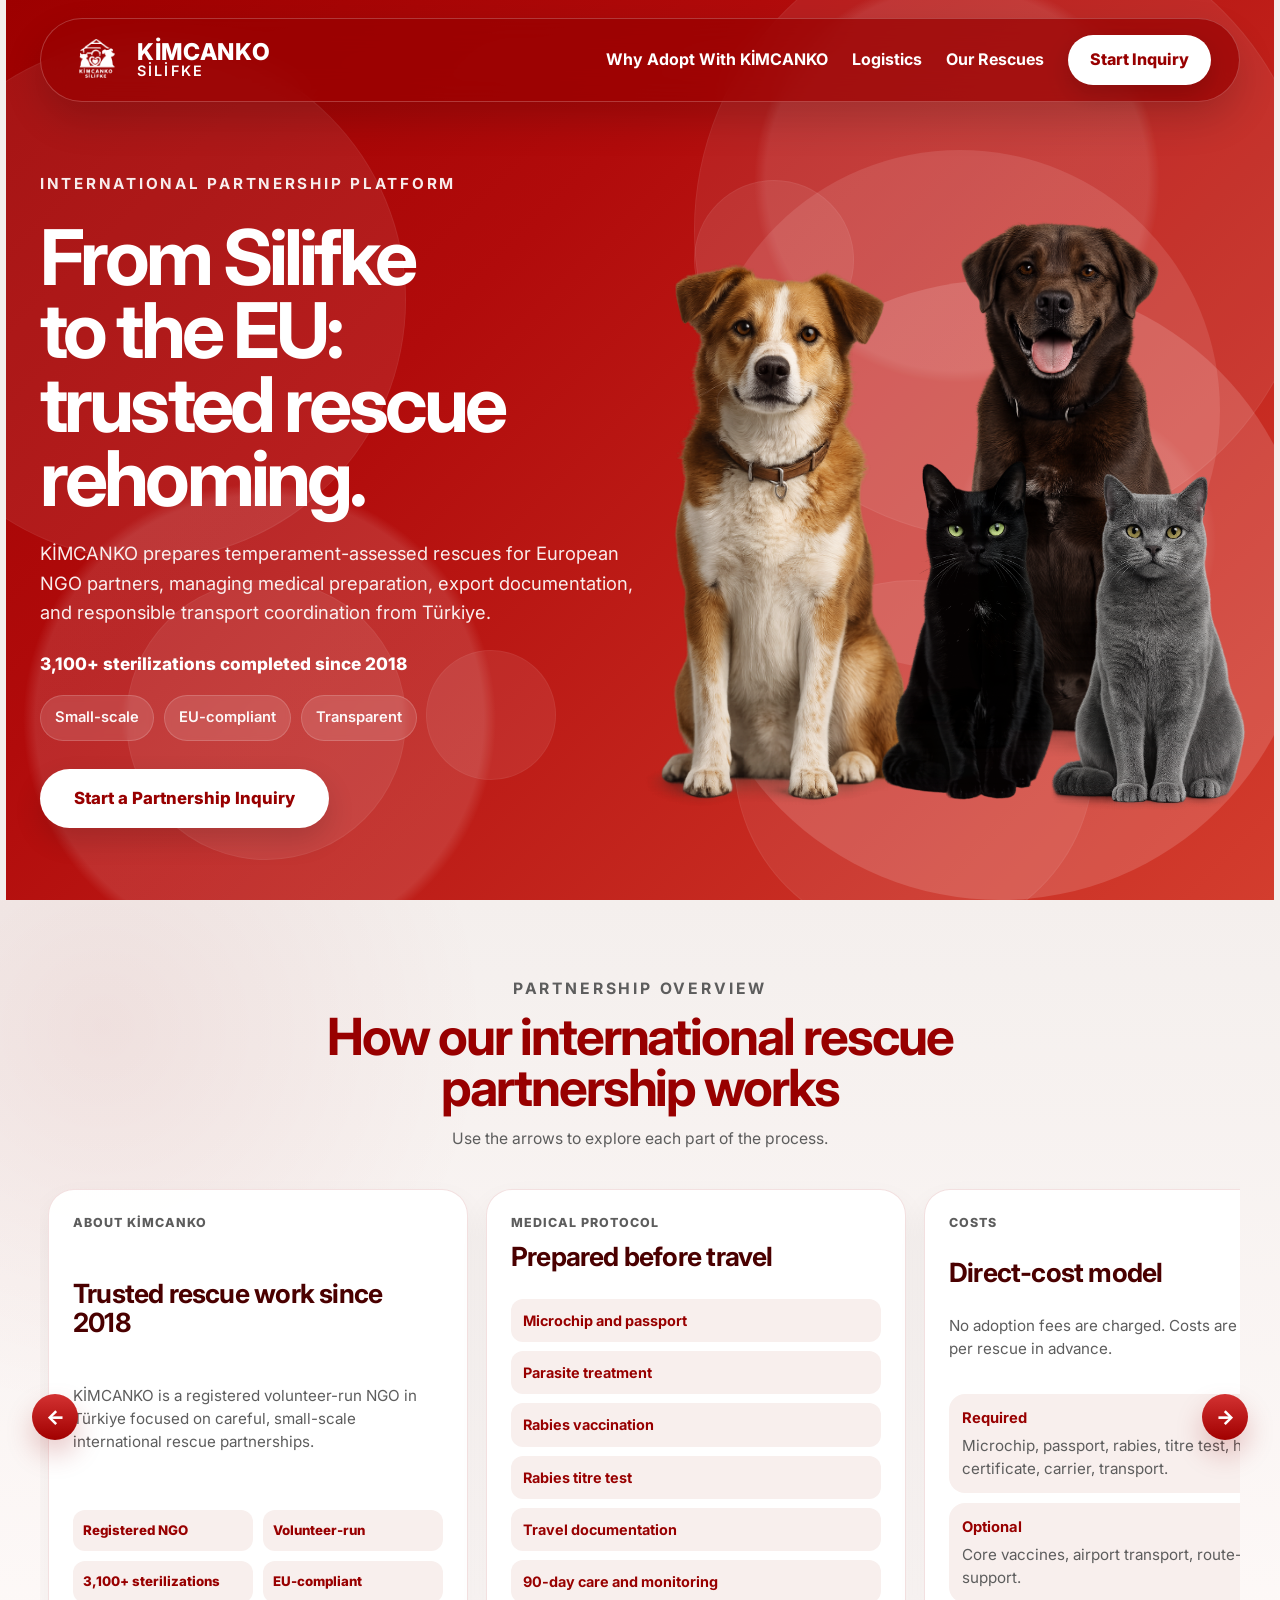
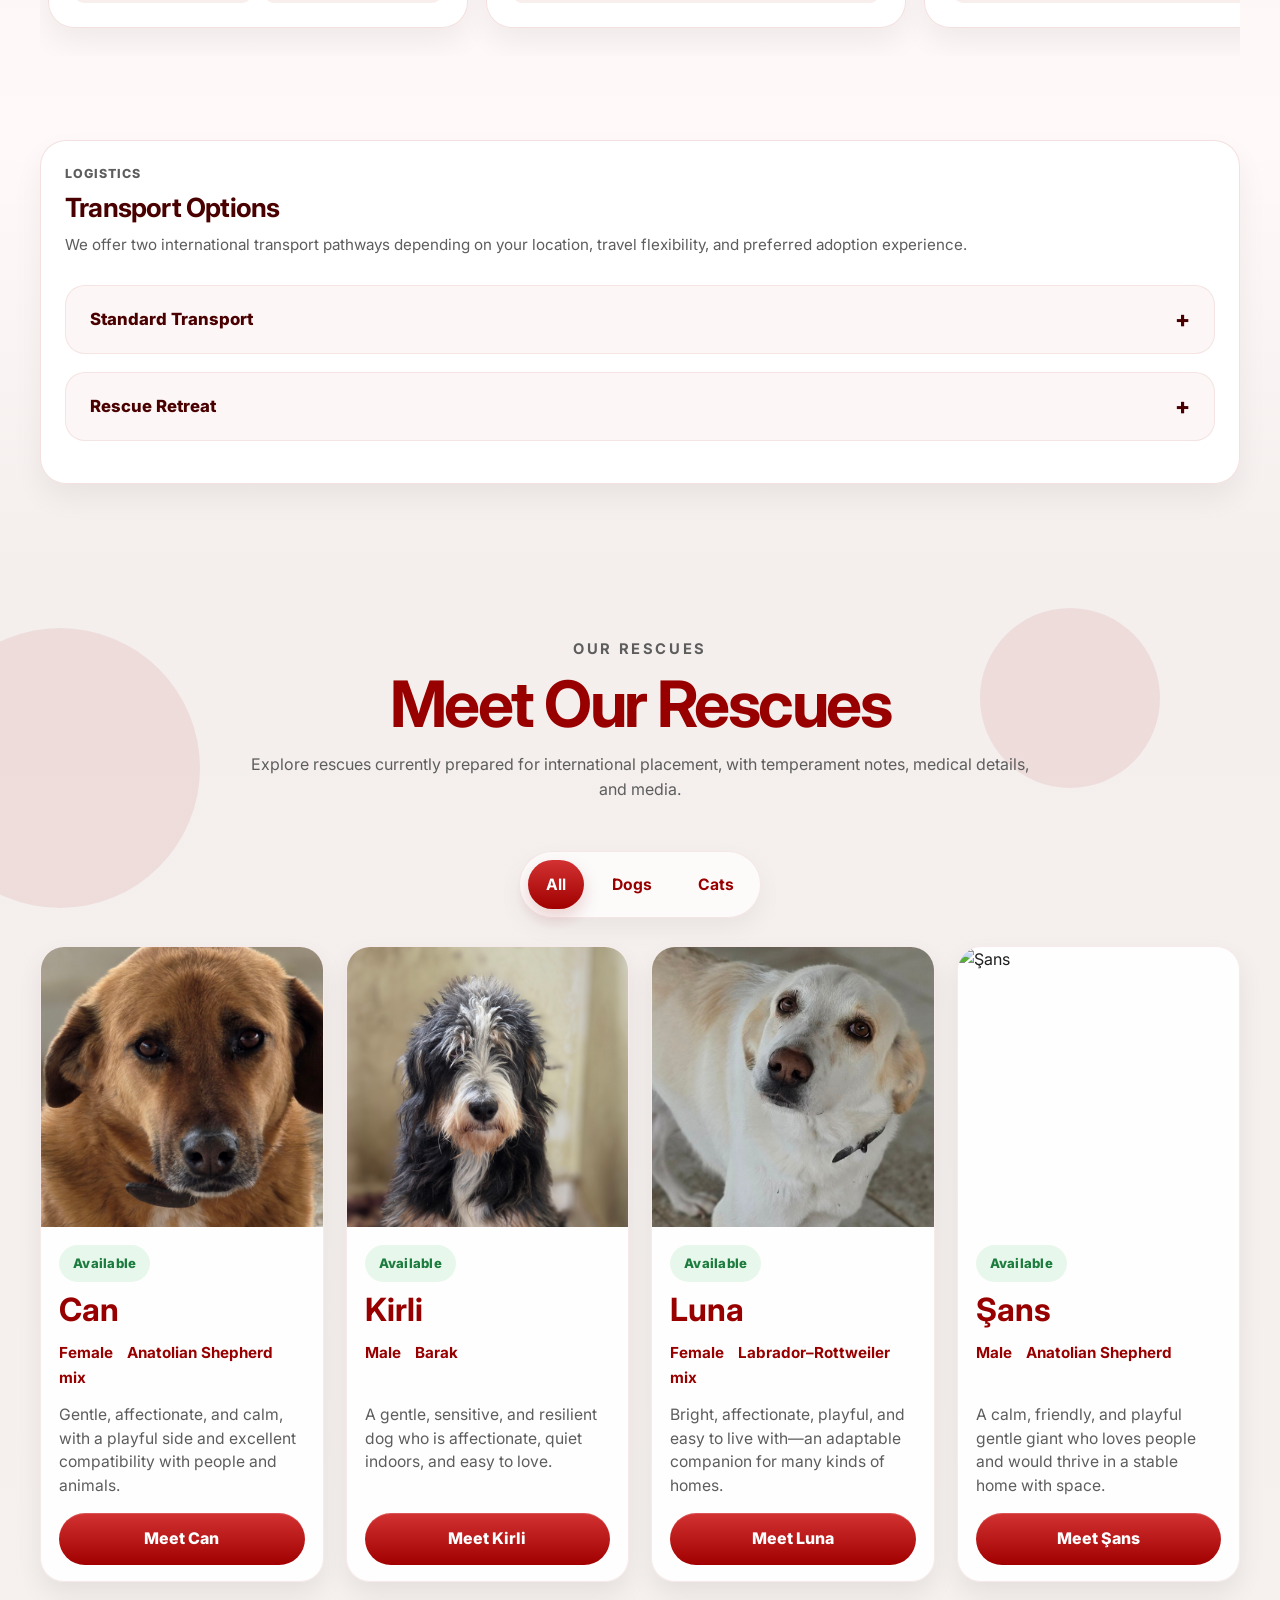
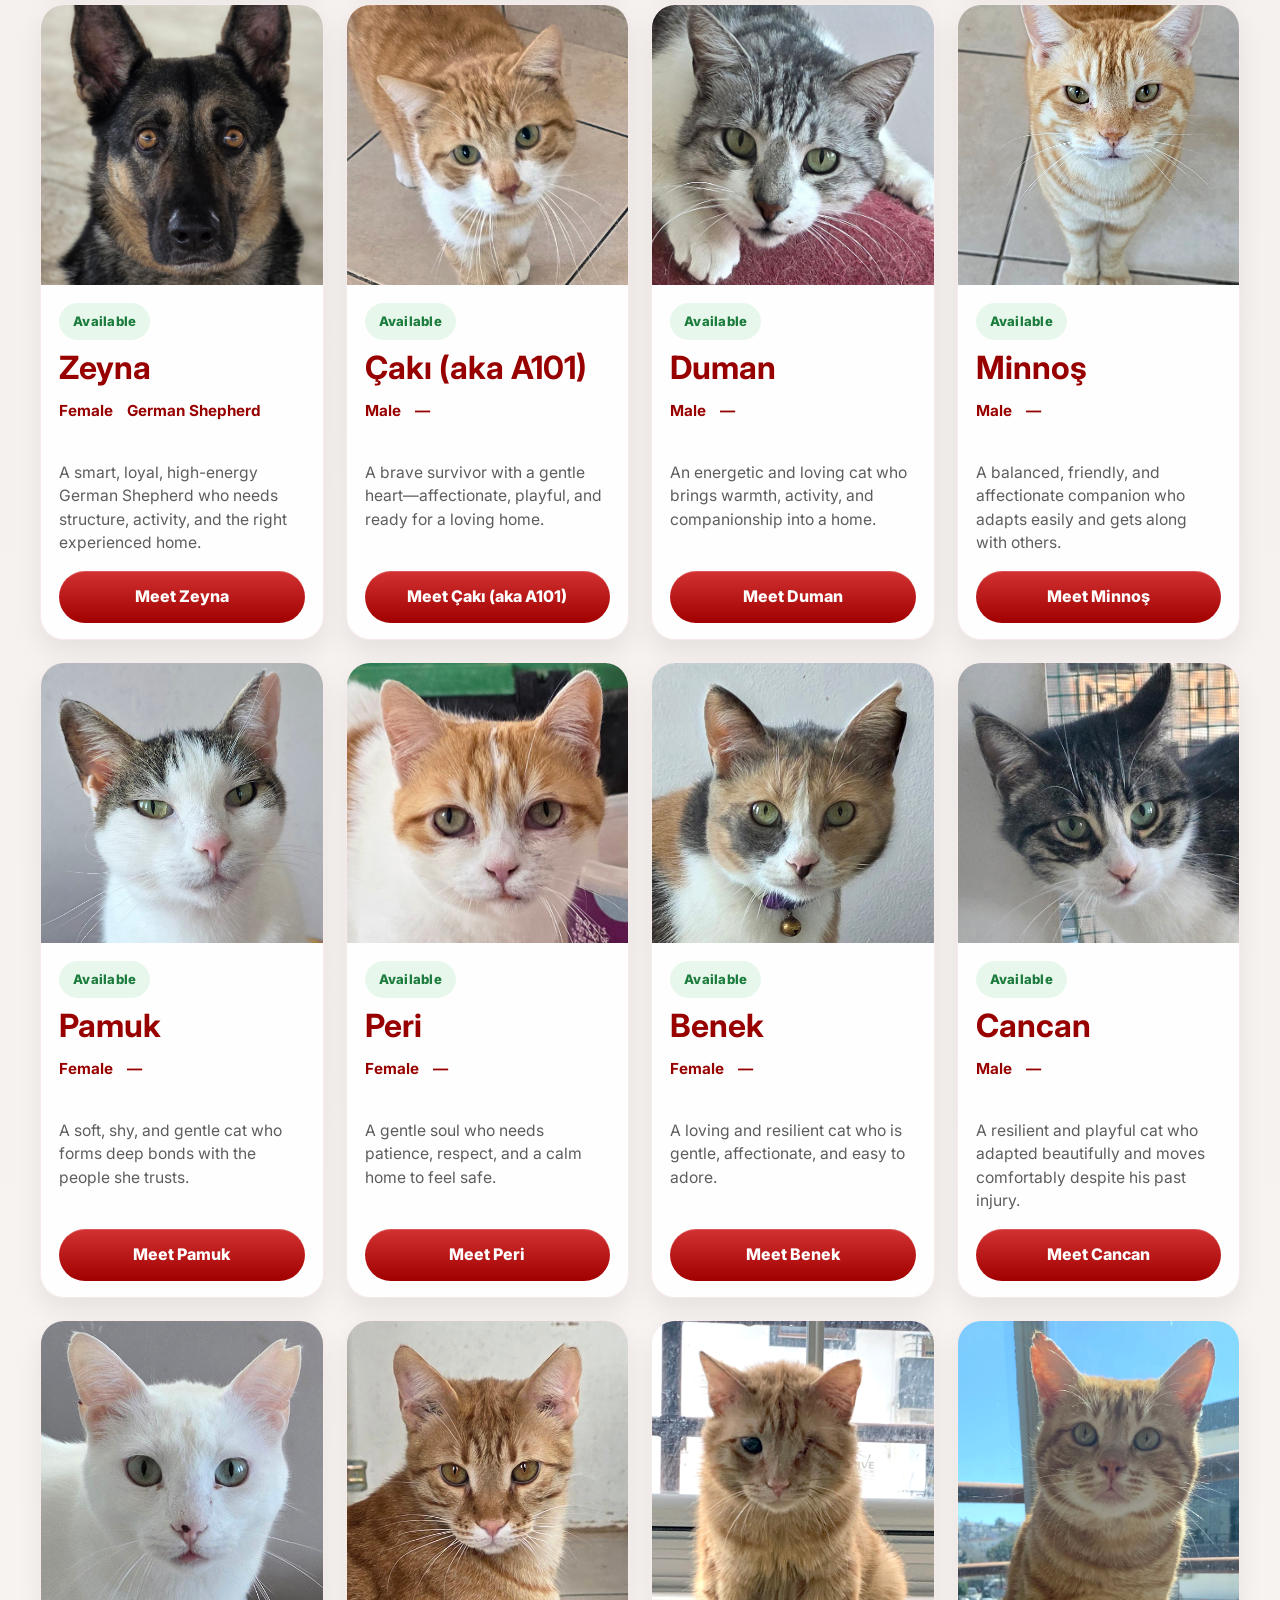
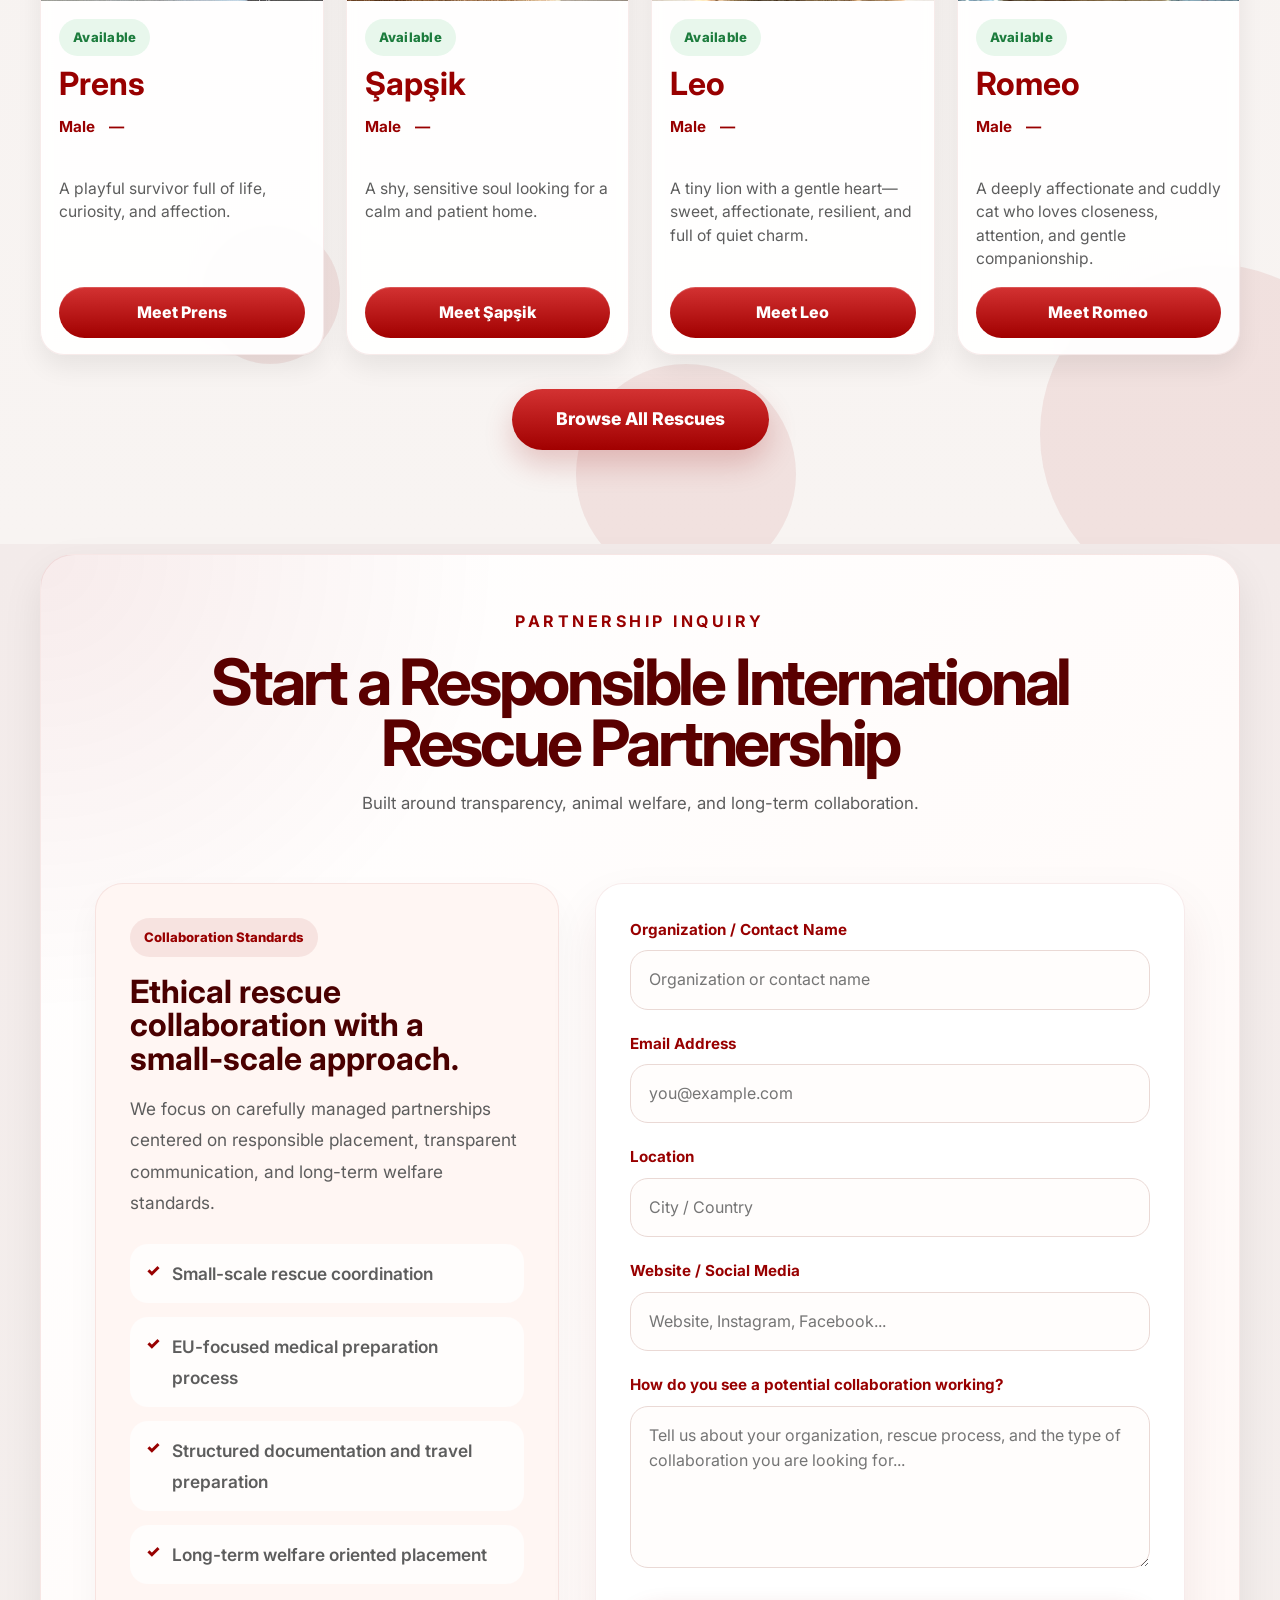
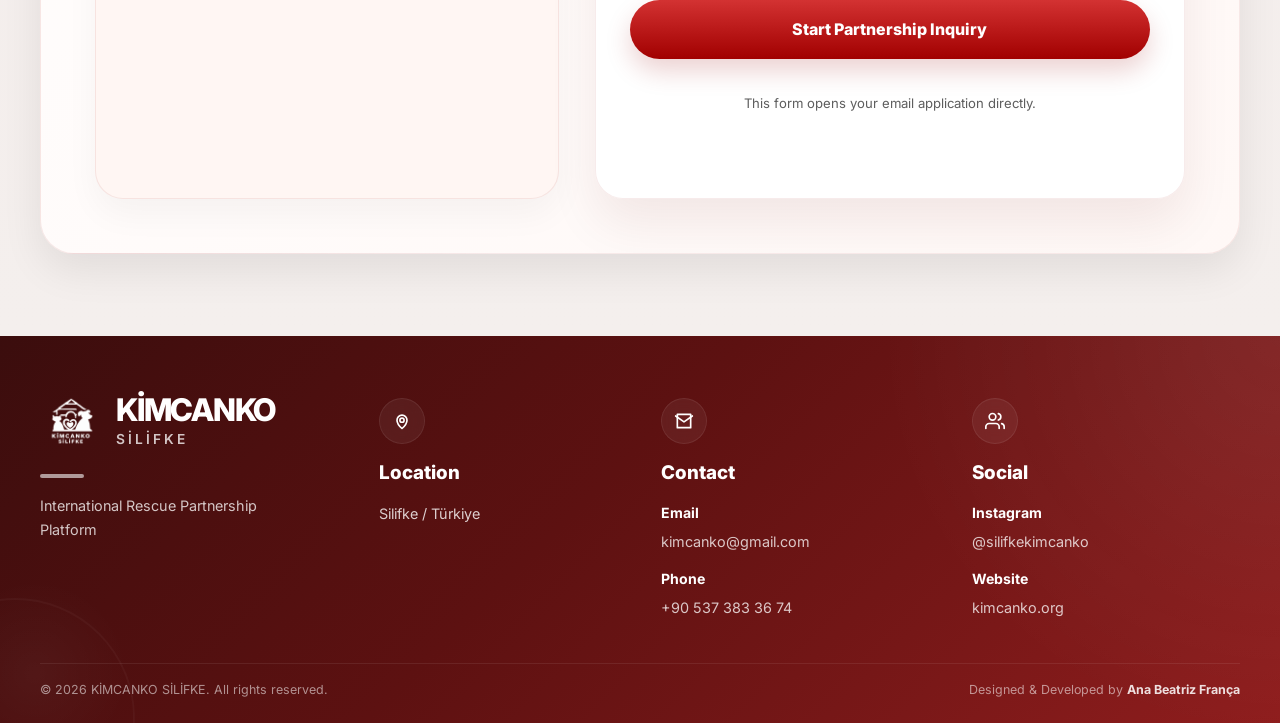
==== index.html @ eb9b0e1c "Website Improvements" ====
<!DOCTYPE html>
<html lang="en">
<head>
  <meta charset="UTF-8" />
  <meta name="viewport" content="width=device-width, initial-scale=1.0" />

  <title>KİMCANKO SİLİFKE | International Rescue Partnership Platform</title>

  <link rel="icon" href="assets/logofooter.png" type="image/png" />
  <link rel="shortcut icon" href="assets/logofooter.png" type="image/png" />

  <link rel="preconnect" href="https://fonts.googleapis.com" />
  <link rel="preconnect" href="https://fonts.gstatic.com" crossorigin />
  <link
    href="https://fonts.googleapis.com/css2?family=Inter:wght@400;500;600;700;800&display=swap"
    rel="stylesheet"
  />

  <link rel="stylesheet" href="css/style.css" />
</head>

<body>
  <header class="hero-shell">
    <div class="hero-card">
      <div class="floating-circles" aria-hidden="true">
        <span class="circle circle-1"></span>
        <span class="circle circle-2"></span>
        <span class="circle circle-3"></span>
        <span class="circle circle-4"></span>
        <span class="circle circle-5"></span>
        <span class="circle circle-6"></span>
      </div>

      <nav class="top-nav container sticky-main-nav">
        <a href="index.html" class="brand">
          <img src="assets/logofooter.png" alt="Kimcanko logo" />
          <div class="brand-text">
            <span>KİMCANKO</span>
            <span>SİLİFKE</span>
          </div>
        </a>

        <div class="nav-links">
        <a href="#partnership-cards">Why Adopt With KİMCANKO</a>
        <a href="#transport-logistics">Logistics</a>
        <a href="#rescues">Our Rescues</a>
        <a href="#contact-cta" class="nav-cta-fixed">Start Inquiry</a>
        </div>
      </nav>

      <section class="hero container">
        <div class="hero-copy">
          <p class="hero-eyebrow">International Partnership Platform</p>

          <h1>
            <h1>
            From Silifke<br />
            to the EU:<br />
            trusted rescue rehoming.      
            </h1>
          </h1>

          <p class="hero-text">
            KİMCANKO prepares temperament-assessed rescues for European NGO partners,
            managing medical preparation, export documentation, and responsible transport
            coordination from Türkiye.
          </p>

          <p class="hero-trust-line">3,100+ sterilizations completed since 2018</p>

          <div class="hero-highlights">
            <span class="hero-pill">Small-scale</span>
            <span class="hero-pill">EU-compliant</span>
            <span class="hero-pill">Transparent</span>
          </div>

          <div class="hero-actions">
            <a href="#contact-cta" class="hero-button">Start a Partnership Inquiry</a>
          </div>
        </div>

        <div class="hero-visual">
          <div class="hero-circle hero-circle-1"></div>
          <div class="hero-circle hero-circle-2"></div>

          <img src="assets/photos/browndogcover.png" alt="Brown dog" class="hero-dog-extra hero-dog-brown" />
          <img src="assets/photos/dogcover.png" alt="Dog" class="hero-dog hero-dog-main" />
          <img src="assets/photos/blackcatcover.png" alt="Black cat" class="hero-dog-extra hero-dog-black" />
          <img src="assets/photos/catcover.png" alt="Cat" class="hero-dog hero-dog-secondary" />
        </div>
      </section>
    </div>
  </header>

  <main>
    <section id="partnership-cards" class="horizontal-info-section">
      <div class="container">
        <div class="horizontal-info-heading">
          <p class="section-kicker">Partnership Overview</p>
          <h2>How our international rescue partnership works</h2>
          <p>Use the arrows to explore each part of the process.</p>
        </div>

        <div class="horizontal-carousel">
          <button class="horizontal-arrow left" type="button" onclick="scrollPartnershipCards(-1)">←</button>

          <div class="horizontal-card-track" id="horizontal-card-track">
            <article class="horizontal-info-card">
              <p class="retreat-eyebrow">About KİMCANKO</p>
              <h3>Trusted rescue work since 2018</h3>
              <p>
                KİMCANKO is a registered volunteer-run NGO in Türkiye focused on careful,
                small-scale international rescue partnerships.
              </p>

              <div class="info-tags">
                <span>Registered NGO</span>
                <span>Volunteer-run</span>
                <span>3,100+ sterilizations</span>
                <span>EU-compliant</span>
              </div>
            </article>

            <article class="horizontal-info-card">
              <p class="retreat-eyebrow">Medical Protocol</p>
              <h3>Prepared before travel</h3>

              <ul class="card-list">
                <li>Microchip and passport</li>
                <li>Parasite treatment</li>
                <li>Rabies vaccination</li>
                <li>Rabies titre test</li>
                <li>Travel documentation</li>
                <li>90-day care and monitoring</li>
              </ul>
            </article>

            <article class="horizontal-info-card">
              <p class="retreat-eyebrow">Costs</p>
              <h3>Direct-cost model</h3>
              <p>
                No adoption fees are charged. Costs are estimated per rescue in advance.
              </p>

              <div class="info-boxes">
                <div>
                  <strong>Required</strong>
                  <p>Microchip, passport, rabies, titre test, health certificate, carrier, transport.</p>
                </div>

                <div>
                  <strong>Optional</strong>
                  <p>Core vaccines, airport transport, route-specific support.</p>
                </div>
              </div>
            </article>

            <article class="horizontal-info-card featured-card">
              <p class="retreat-eyebrow">Timeline</p>
              <h3>90-day waiting period</h3>
              <p>
                After the rabies titre blood draw, travel can only happen after the mandatory
                90-day waiting period is complete.
              </p>

              <div class="timeline-tags">
                <span>1. Match & Titre</span>
                <span>2. 90-Day Wait</span>
                <span>3. Final Vet Prep</span>
                <span>4. Handover</span>
              </div>
            </article>

            <article class="horizontal-info-card red-card">
              <p class="retreat-eyebrow">Partner With Us</p>
              <h3>Start a partnership inquiry</h3>
              <p>
                We focus on quality-driven partnerships built on welfare, transparency,
                and long-term responsibility.
              </p>

              <a href="#contact-cta" class="white-card-button">Start Inquiry</a>
            </article>
          </div>

          <button class="horizontal-arrow right" type="button" onclick="scrollPartnershipCards(1)">→</button>
        </div>
      </div>
    </section>

   <section id="transport-logistics" class="transport-standalone-section">
  <div class="container">

    <article class="horizontal-info-card transport-standalone-card">
      <p class="retreat-eyebrow">Logistics</p>

      <h3>Transport Options</h3>

      <p class="transport-intro">
        We offer two international transport pathways depending on your location,
        travel flexibility, and preferred adoption experience.
      </p>

      <!-- ACCORDION 1 -->
      <div class="transport-accordion">

        <button class="accordion-trigger" type="button">
          <span>Standard Transport</span>
          <span class="accordion-icon">+</span>
        </button>

        <div class="accordion-content">
          <div class="accordion-inner">

            <p>
              Structured international delivery coordinated through flight volunteers
              or professional pet transport services.
            </p>

            <ul>
              <li>Airport handover coordination</li>
              <li>Travel crate + export preparation</li>
              <li>Full veterinary and documentation compliance</li>
              <li>Suitable for adopters unable to travel</li>
            </ul>

          </div>
        </div>

      </div>

      <!-- ACCORDION 2 -->
      <div class="transport-accordion">

        <button class="accordion-trigger" type="button">
          <span>Rescue Retreat</span>
          <span class="accordion-icon">+</span>
        </button>

        <div class="accordion-content">
          <div class="accordion-inner">

            <p>
             An immersive handover experience where an NGO representative or adopter travels to our base to meet the rescue and complete the journey together.
            </p>

            <ul>
              <li>Up to 7 days accommodation in our NGO guest room in Taşucu</li>
              <li>Airport pickup guidance and local support provided</li>
              <li>Travel crate and export preparation included</li>
              <li>Full veterinary and documentation compliance</li>
              <li>Located 1.5 hours from Çukurova International Airport (COV)</li>
              <li>Designed for a gradual, hands-on transition and bonding period</li>
              <li>Ideal for adopters seeking a more personal and engaged experience</li>
            </ul>

            <div class="retreat-location-block">

  <h4>About Taşucu</h4>

  <ul class="retreat-location-list">
    <li>
      Coastal base of our NGO located on the Mediterranean coast of Türkiye
    </li>

    <li>
      A calm, small-town coastal environment supporting low-stress transitions for rescued animals
    </li>

    <li>
      Known for its beaches, coastal scenery, and relaxed atmosphere
    </li>

    <li>
      Close to historical and cultural sites in the surrounding region
    </li>

    <li>
      Approximately 1.5 hours from Çukurova International Airport (COV), ensuring convenient international access
    </li>
  </ul>

  <div class="retreat-gallery">

    <img
      src="assets/tasucu/tasucu1.png"
      alt="Taşucu coast"
    />

    <img
      src="assets/tasucu/tasucu2.png"
      alt="Taşucu sea"
    />

    <img
      src="assets/tasucu/tasucu3.png"
      alt="Taşucu historical area"
    />

  </div>

</div>

          </div>
        </div>

      </div>

    </article>

  </div>
</section>

    <section id="rescues" class="dogs-home-section">
      <div class="dogs-bg-circles">
        <span class="bg-circle bg-circle-1"></span>
        <span class="bg-circle bg-circle-2"></span>
        <span class="bg-circle bg-circle-3"></span>
        <span class="bg-circle bg-circle-4"></span>
        <span class="bg-circle bg-circle-5"></span>
      </div>

      <div class="container">
        <div class="dogs-home-heading">
          <p class="section-kicker">Our Rescues</p>
          <h2>Meet Our Rescues</h2>
          <p>
            Explore rescues currently prepared for international placement, with temperament notes,
            medical details, and media.
          </p>
        </div>

        <div class="pets-filter-wrap">
          <div class="pets-filter" aria-label="Pet type filters">
            <button class="filter-btn active" type="button" data-type="all">All</button>
            <button class="filter-btn" type="button" data-type="dog">Dogs</button>
            <button class="filter-btn" type="button" data-type="cat">Cats</button>
          </div>
        </div>

        <div id="dogs-grid" class="dogs-grid"></div>

        <div class="all-dogs-wrap">
          <a href="#dogs-grid" class="all-dogs-button">Browse All Rescues</a>
        </div>
      </div>
    </section>

    <section id="contact-cta" class="contact-cta-section">
  <div class="container">

    <div class="contact-cta-card premium-contact-layout">

      <!-- HEADER -->
      <div class="contact-title-block">

        <p class="section-kicker">
          Partnership Inquiry
        </p>

        <h2>
          Start a Responsible International Rescue Partnership
        </h2>

        <p class="contact-subtitle">
          Built around transparency, animal welfare, and long-term collaboration.
        </p>

      </div>

      <!-- CONTENT -->
      <div class="contact-bottom-layout">

        <!-- LEFT SIDE -->
        <div class="contact-cta-copy side-text-block">

          <span class="contact-mini-badge">
            Collaboration Standards
          </span>

          <h3>
            Ethical rescue collaboration with a small-scale approach.
          </h3>

          <p>
            We focus on carefully managed partnerships centered on responsible placement,
            transparent communication, and long-term welfare standards.
          </p>

          <div class="contact-feature-list">

            <div class="contact-feature-item">
              <span>✓</span>
              <p>Small-scale rescue coordination</p>
            </div>

            <div class="contact-feature-item">
              <span>✓</span>
              <p>EU-focused medical preparation process</p>
            </div>

            <div class="contact-feature-item">
              <span>✓</span>
              <p>Structured documentation and travel preparation</p>
            </div>

            <div class="contact-feature-item">
              <span>✓</span>
              <p>Long-term welfare oriented placement</p>
            </div>

          </div>

        </div>

        <!-- RIGHT SIDE -->
        <div class="contact-form-card side-form-block">

          <form id="contact-form" class="contact-form">

            <div class="form-field">
              <label for="full-name">
                Organization / Contact Name
              </label>

              <input
                id="full-name"
                name="full-name"
                type="text"
                placeholder="Organization or contact name"
                required
              />
            </div>

            <div class="form-field">
              <label for="email-address">
                Email Address
              </label>

              <input
                id="email-address"
                name="email-address"
                type="email"
                placeholder="you@example.com"
                required
              />
            </div>

            <div class="form-field">
              <label for="location">
                Location
              </label>

              <input
                id="location"
                name="location"
                type="text"
                placeholder="City / Country"
              />
            </div>

            <div class="form-field">
              <label for="website-social">
                Website / Social Media
              </label>

              <input
                id="website-social"
                name="website-social"
                type="text"
                placeholder="Website, Instagram, Facebook..."
              />
            </div>

            <div class="form-field">
              <label for="message">
                How do you see a potential collaboration working?
              </label>

              <textarea
                id="message"
                name="message"
                rows="5"
                placeholder="Tell us about your organization, rescue process, and the type of collaboration you are looking for..."
                required
              ></textarea>
            </div>

            <button
              type="submit"
              class="contact-cta-button form-submit-button"
            >
              Start Partnership Inquiry
            </button>

            <p class="form-note">
              This form opens your email application directly.
            </p>

            <p
              id="form-success-message"
              class="form-success-message"
              aria-live="polite"
            ></p>

          </form>

        </div>

      </div>

    </div>

  </div>
</section>
  </main>

  <footer id="site-footer" class="site-footer">

  <!-- BACKGROUND DECOR -->
  <div class="footer-bg-elements">

    <div class="footer-paw"></div>
    <div class="footer-line-heart"></div>

    <img
      src="assets/footerdog.png"
      alt=""
      class="footer-silhouette footer-dog"
      aria-hidden="true"
    />

    <img
      src="assets/footercat.png"
      alt=""
      class="footer-silhouette footer-cat"
      aria-hidden="true"
    />

  </div>

  <div class="container footer-grid">

    <!-- BRAND -->
    <div class="footer-brand-block">

      <div class="footer-brand">

        <img
          src="assets/logofooter.png"
          alt="Kimcanko logo"
        />

        <div>
          <h3>KİMCANKO</h3>
          <span>SİLİFKE</span>
        </div>

      </div>

      <div class="footer-divider"></div>

      <p class="footer-description">
        International Rescue Partnership Platform
      </p>

    </div>

    <!-- LOCATION -->
    <div class="footer-column">

      <div class="footer-icon-circle">

        <!-- LOCATION VECTOR -->
        <svg
          xmlns="http://www.w3.org/2000/svg"
          width="22"
          height="22"
          viewBox="0 0 24 24"
          fill="none"
          stroke="white"
          stroke-width="2"
          stroke-linecap="round"
          stroke-linejoin="round"
        >
          <path d="M12 21s-6-5.33-6-10a6 6 0 1 1 12 0c0 4.67-6 10-6 10z"></path>
          <circle cx="12" cy="11" r="2.5"></circle>
        </svg>

      </div>

      <h4>Location</h4>

      <p>Silifke / Türkiye</p>

    </div>

    <!-- CONTACT -->
    <div class="footer-column">

      <div class="footer-icon-circle">

        <!-- EMAIL VECTOR -->
        <svg
          xmlns="http://www.w3.org/2000/svg"
          width="22"
          height="22"
          viewBox="0 0 24 24"
          fill="none"
          stroke="white"
          stroke-width="2"
          stroke-linecap="round"
          stroke-linejoin="round"
        >
          <path d="M4 4h16v16H4z"></path>
          <path d="M22 6l-10 7L2 6"></path>
        </svg>

      </div>

      <h4>Contact</h4>

      <div class="footer-links-group">

        <div>
          <strong>Email</strong>

          <a href="mailto:kimcanko@gmail.com">
            kimcanko@gmail.com
          </a>
        </div>

        <div>
          <strong>Phone</strong>

          <a href="tel:+905373833674">
            +90 537 383 36 74
          </a>
        </div>

      </div>

    </div>

    <!-- SOCIAL -->
    <div class="footer-column">

      <div class="footer-icon-circle">

        <!-- PEOPLE VECTOR -->
        <svg
          xmlns="http://www.w3.org/2000/svg"
          width="22"
          height="22"
          viewBox="0 0 24 24"
          fill="none"
          stroke="white"
          stroke-width="2"
          stroke-linecap="round"
          stroke-linejoin="round"
        >
          <path d="M17 21v-2a4 4 0 0 0-4-4H5a4 4 0 0 0-4 4v2"></path>
          <circle cx="9" cy="7" r="4"></circle>
          <path d="M23 21v-2a4 4 0 0 0-3-3.87"></path>
          <path d="M16 3.13a4 4 0 0 1 0 7.75"></path>
        </svg>

      </div>

      <h4>Social</h4>

      <div class="footer-links-group">

        <div>
          <strong>Instagram</strong>

          <a
            href="https://www.instagram.com/silifkekimcanko/"
            target="_blank"
            rel="noopener noreferrer"
          >
            @silifkekimcanko
          </a>
        </div>

        <div>
          <strong>Website</strong>

          <a
            href="https://www.kimcanko.org/"
            target="_blank"
            rel="noopener noreferrer"
          >
            kimcanko.org
          </a>
        </div>

      </div>

    </div>

  </div>

  <!-- FOOTER BOTTOM -->
  <div class="footer-bottom">

    <p>
      © 2026 KİMCANKO SİLİFKE. All rights reserved.
    </p>

    <p>
      Designed & Developed by

      <a
        href="https://www.linkedin.com/in/ana-beatriz-developer/"
        target="_blank"
        rel="noopener noreferrer"
      >
        Ana Beatriz França
      </a>
    </p>

  </div>

</footer>

  

  <script src="js/data.js"></script>

  <script>
    const dogsGrid = document.getElementById("dogs-grid");
    const filterButtons = document.querySelectorAll(".filter-btn");

    let selectedType = "all";

    function getStatusLabel(status) {
      const labels = {
        available: "Available",
        reserved: "Reserved",
        adopted: "Adopted"
      };

      return labels[status] || "Available";
    }

    function renderPets() {
      const filteredPets =
        selectedType === "all"
          ? pets
          : pets.filter((pet) => pet.type === selectedType);

      if (!filteredPets.length) {
        dogsGrid.innerHTML = `
          <div class="not-found-box">
            <h1>No pets found</h1>
            <p>There are no ${selectedType}s available right now.</p>
          </div>
        `;
        return;
      }

      dogsGrid.innerHTML = filteredPets
        .map((pet) => {
          const coverImage = `${pet.imageFolder}/${pet.imagePrefix}1.jpg`;

          return `
            <article class="dog-card">
              <img src="${coverImage}" alt="${pet.name}" class="dog-card-image" />

              <div class="dog-card-content">
                <span class="dog-status ${pet.status}">${getStatusLabel(pet.status)}</span>

                <div class="dog-card-title-row">
                  <h3>${pet.name}</h3>
                </div>

                <div class="dog-meta">
                  <span class="meta-pill">${pet.gender}</span>
                  <span class="meta-pill">${pet.breed}</span>
                </div>

                <p class="card-summary">${pet.shortDescription}</p>

                <a href="dog.html?id=${pet.id}" class="card-link">Meet ${pet.name}</a>
              </div>
            </article>
          `;
        })
        .join("");
    }

    filterButtons.forEach((button) => {
      button.addEventListener("click", () => {
        selectedType = button.dataset.type;
        filterButtons.forEach((btn) => btn.classList.remove("active"));
        button.classList.add("active");
        renderPets();
      });
    });

    renderPets();

    function scrollPartnershipCards(direction) {
      const track = document.getElementById("horizontal-card-track");

      if (!track) return;

      track.scrollBy({
        left: direction * 620,
        behavior: "smooth"
      });
    }

    const contactForm = document.getElementById("contact-form");
    const successMessage = document.getElementById("form-success-message");

    if (contactForm) {
      contactForm.addEventListener("submit", (event) => {
        event.preventDefault();

        const fullName = document.getElementById("full-name").value.trim();
        const email = document.getElementById("email-address").value.trim();
        const location = document.getElementById("location").value.trim();
        const websiteSocial = document.getElementById("website-social").value.trim();
        const message = document.getElementById("message").value.trim();

        const subject = encodeURIComponent("Partnership Inquiry");

        const body = encodeURIComponent(
`Organization / Contact Name: ${fullName}
Email: ${email}
Location: ${location || "Not specified"}
Website / Social Media: ${websiteSocial || "Not specified"}

Message:
${message}`
        );

        window.open(
          `https://mail.google.com/mail/?view=cm&fs=1&to=kimcanko@gmail.com&su=${subject}&body=${body}`,
          "_blank"
        );

        successMessage.textContent = "Thank you. We look forward to discussing a possible partnership with you.";
        contactForm.reset();
      });
    }

    /* ============================= */
/* ACCORDION */
/* ============================= */

const accordions = document.querySelectorAll(".transport-accordion");

accordions.forEach((accordion) => {
  const trigger = accordion.querySelector(".accordion-trigger");

  trigger.addEventListener("click", () => {
    accordion.classList.toggle("active");
  });
});

  </script>
</body>
</html>
---- css/style.css ----
:root {
  --primary: #980000;
  --primary-dark: #760000;
  --primary-soft: #b81d1d;
  --background: #f4efed;
  --surface: #ffffff;
  --surface-alt: #f8f3f1;
  --text: #1e1e1e;
  --text-soft: #5d5d5d;
  --border: #ead9d5;
  --shadow: 0 16px 40px rgba(0, 0, 0, 0.08);
  --radius-xl: 34px;
  --radius-lg: 28px;
  --radius-md: 18px;
  --radius-sm: 12px;
  --container: 1200px;
}

* {
  margin: 0;
  padding: 0;
  box-sizing: border-box;
}

html {
  scroll-behavior: smooth;
}

body {
  font-family: "Inter", -apple-system, BlinkMacSystemFont, "Segoe UI", Roboto, Arial, sans-serif;
  background: var(--background);
  color: var(--text);
  line-height: 1.6;
}

img,
video {
  display: block;
  max-width: 100%;
}

a {
  text-decoration: none;
  color: inherit;
}

button,
input,
select,
textarea {
  font: inherit;
}

.container {
  width: min(var(--container), calc(100% - 40px));
  margin: 0 auto;
}

.hero-shell {
  padding: 6px 6px 0;
  background: var(--background);
}

.hero-card {
  position: relative;
  overflow: hidden;
  background:
    radial-gradient(circle at 20% 80%, rgba(255,255,255,0.12) 0 18%, transparent 19%),
    radial-gradient(circle at 75% 20%, rgba(255,255,255,0.1) 0 16%, transparent 17%),
    radial-gradient(circle at 85% 60%, rgba(255,255,255,0.08) 0 10%, transparent 11%),
    linear-gradient(135deg, #9d0000 0%, #b10b0b 35%, #d33d2e 100%);
  color: white;
}

.floating-circles {
  position: absolute;
  inset: 0;
  overflow: hidden;
  pointer-events: none;
  z-index: 1;
}

.floating-circles .circle {
  position: absolute;
  display: block;
  border-radius: 50%;
  background: rgba(255, 255, 255, 0.08);
  border: 1px solid rgba(255, 255, 255, 0.05);
  animation: floatCircle 18s ease-in-out infinite alternate;
}

.floating-circles .circle-1 {
  width: 520px;
  height: 520px;
  top: 40px;
  left: -120px;
  animation-duration: 20s;
}

.floating-circles .circle-2 {
  width: 280px;
  height: 280px;
  bottom: 40px;
  left: 120px;
  animation-duration: 16s;
}

.floating-circles .circle-3 {
  width: 620px;
  height: 620px;
  top: -80px;
  right: -40px;
  animation-duration: 22s;
}

.floating-circles .circle-4 {
  width: 360px;
  height: 360px;
  bottom: -40px;
  right: 180px;
  animation-duration: 17s;
}

.floating-circles .circle-5 {
  width: 160px;
  height: 160px;
  top: 180px;
  right: 420px;
  animation-duration: 13s;
}

.floating-circles .circle-6 {
  width: 130px;
  height: 130px;
  bottom: 120px;
  left: 420px;
  animation-duration: 15s;
}

@keyframes floatCircle {
  0% {
    transform: translate(0, 0) scale(1);
  }
  50% {
    transform: translate(18px, -14px) scale(1.03);
  }
  100% {
    transform: translate(-20px, 16px) scale(0.97);
  }
}

.top-nav {
  display: flex;
  align-items: center;
  justify-content: space-between;
  gap: 24px;
  padding: 24px 0 10px;
  margin-top: 32px;
  padding-right: 40px;
  position: relative;
  z-index: 3;
}

.brand {
  display: flex;
  align-items: center;
  gap: 14px;
}

.brand img {
  width: 68px;
  object-fit: contain;
}

.brand-text {
  display: flex;
  flex-direction: column;
  line-height: 1;
}

.brand-text span:first-child {
  font-size: 2rem;
  font-weight: 800;
  letter-spacing: 0.03em;
}

.brand-text span:last-child {
  font-size: 1.3rem;
  font-weight: 600;
  letter-spacing: 0.15em;
}

.nav-links {
  display: flex;
  gap: 34px;
  align-items: center;
}

.nav-links a {
  color: rgba(255, 255, 255, 0.92);
  font-weight: 500;
}

.nav-cta {
  background: white;
  color: var(--primary);
  font-weight: 700;
  padding: 14px 26px;
  border-radius: 999px;
  box-shadow: 0 10px 24px rgba(0, 0, 0, 0.14);
  transition: transform 0.2s ease, box-shadow 0.2s ease;
}

.nav-cta:hover {
  transform: translateY(-2px);
  box-shadow: 0 14px 28px rgba(0, 0, 0, 0.18);
}

.hero {
  display: grid;
  grid-template-columns: 1.05fr 0.95fr;
  align-items: center;
  gap: 24px;
  min-height: 560px;
  padding: 36px 0 40px;
  position: relative;
  z-index: 3;
}

.hero-copy {
  max-width: 700px;
}

.hero-eyebrow {
  text-transform: uppercase;
  letter-spacing: 0.18em;
  font-size: 0.95rem;
  font-weight: 700;
  margin-bottom: 20px;
  opacity: 0.92;
}

.hero h1 {
  font-size: clamp(1.8rem, 6vw, 6rem);
  line-height: 0.96;
  letter-spacing: -0.05em;
  margin-bottom: 24px;
}

.hero-text {
  max-width: 660px;
  font-size: 1.15rem;
  color: rgba(255, 255, 255, 0.92);
  margin-bottom: 22px;
}

.hero-highlights {
  display: flex;
  flex-wrap: wrap;
  gap: 10px;
  margin-bottom: 28px;
}

.hero-pill {
  display: inline-flex;
  align-items: center;
  justify-content: center;
  padding: 10px 14px;
  border-radius: 999px;
  background: rgba(255, 255, 255, 0.12);
  border: 1px solid rgba(255,255,255,0.16);
  color: rgba(255,255,255,0.96);
  font-size: 0.92rem;
  font-weight: 600;
  backdrop-filter: blur(3px);
}

.hero-actions {
  display: flex;
  flex-wrap: wrap;
  gap: 14px;
}

.hero-button {
  display: inline-flex;
  align-items: center;
  justify-content: center;
  background: white;
  color: var(--primary);
  padding: 16px 34px;
  border-radius: 999px;
  font-weight: 800;
  font-size: 1.05rem;
  box-shadow: 0 12px 28px rgba(0, 0, 0, 0.14);
  transition: transform 0.2s ease, box-shadow 0.2s ease;
}

.hero-button:hover {
  transform: translateY(-2px);
  box-shadow: 0 16px 32px rgba(0, 0, 0, 0.18);
}

.hero-visual {
  position: relative;
  min-height: 720px;
  display: flex;
  align-items: flex-end;
  justify-content: flex-end;
  overflow: visible;
  z-index: 2;
}

.hero-circle {
  position: absolute;
  border-radius: 50%;
  background: rgba(255, 230, 230, 0.12);
  z-index: 1;
  pointer-events: none;
}

.hero-circle-1 {
  width: 520px;
  height: 520px;
  right: 20px;
  top: 10px;
}

.hero-circle-2 {
  width: 620px;
  height: 620px;
  right: -70px;
  bottom: -40px;
  background: rgba(255, 235, 235, 0.16);
}

.hero-dog,
.hero-dog-main,
.hero-dog-secondary,
.hero-dog-extra {
  position: absolute;
  display: block;
  height: auto;
  max-width: none;
  object-fit: contain;
  object-position: bottom;
  pointer-events: none;
}

.hero-dog-main {
  width: 500px;
  right: -70px;
  bottom: 0;
  z-index: 3;
}

.hero-dog-brown {
  width: 450px;
  right: 250px;
  bottom: 0;
  z-index: 2;
  opacity: 0.98;
}

.hero-dog-secondary {
  width: 300px;
  right: -60px;
  bottom: 0;
  z-index: 5;
}

.hero-dog-black {
  width: 300px;
  right: 120px;
  bottom: 0;
  z-index: 4;
  opacity: 0.98;
}

.dogs-home-section {
  position: relative;
  padding: 70px 0 94px;
  background: linear-gradient(to bottom, #f4efed 0%, #f8f4f2 100%);
  overflow: hidden;
}

.dogs-bg-circles {
  position: absolute;
  inset: 0;
  pointer-events: none;
  z-index: 0;
}

.dogs-bg-circles .bg-circle {
  position: absolute;
  border-radius: 50%;
  background: rgba(152, 0, 0, 0.08);
  animation: floatDogsCircle 18s ease-in-out infinite alternate;
}

.bg-circle-1 {
  width: 280px;
  height: 280px;
  top: 60px;
  left: -80px;
}

.bg-circle-2 {
  width: 180px;
  height: 180px;
  top: 40px;
  right: 120px;
}

.bg-circle-3 {
  width: 340px;
  height: 340px;
  bottom: -60px;
  right: -100px;
}

.bg-circle-4 {
  width: 140px;
  height: 140px;
  bottom: 180px;
  left: 200px;
}

.bg-circle-5 {
  width: 220px;
  height: 220px;
  bottom: -40px;
  left: 45%;
}

.dogs-home-section .container {
  position: relative;
  z-index: 2;
}

@keyframes floatDogsCircle {
  0% {
    transform: translate(0, 0);
  }
  50% {
    transform: translate(16px, -12px);
  }
  100% {
    transform: translate(-18px, 18px);
  }
}

.dogs-home-heading {
  text-align: center;
  max-width: 800px;
  margin: 0 auto 48px;
}

.section-kicker {
  color: var(--primary);
  font-size: 0.92rem;
  text-transform: uppercase;
  letter-spacing: 0.18em;
  font-weight: 700;
  margin-bottom: 10px;
}

.dogs-home-heading h2,
.retreat-heading h2,
.detail-hero-copy h1 {
  font-size: clamp(2.8rem, 5vw, 4.2rem);
  color: var(--primary);
  line-height: 1;
  letter-spacing: -0.04em;
  margin-bottom: 16px;
}

.dogs-home-heading p,
.retreat-heading p,
.detail-hero-copy p,
.detail-card p,
.detail-list li,
.contact-cta-copy p {
  color: var(--text-soft);
}

.pets-filter-wrap {
  display: flex;
  justify-content: center;
  margin: 0 0 28px;
}

.pets-filter {
  display: inline-flex;
  flex-wrap: wrap;
  gap: 10px;
  justify-content: center;
  background: rgba(255, 255, 255, 0.72);
  border: 1px solid rgba(152, 0, 0, 0.08);
  border-radius: 999px;
  padding: 8px;
  box-shadow: 0 10px 24px rgba(0, 0, 0, 0.05);
  backdrop-filter: blur(6px);
}

.filter-btn {
  border: none;
  background: transparent;
  color: var(--primary);
  font-weight: 700;
  font-size: 0.98rem;
  padding: 12px 18px;
  border-radius: 999px;
  cursor: pointer;
  transition: all 0.2s ease;
}

.filter-btn:hover {
  background: rgba(152, 0, 0, 0.08);
}

.filter-btn.active {
  background: linear-gradient(180deg, #d33232 0%, #a10000 100%);
  color: #fff;
  box-shadow: 0 8px 18px rgba(152, 0, 0, 0.18);
}

.dogs-grid {
  display: grid;
  grid-template-columns: repeat(auto-fit, minmax(250px, 1fr));
  gap: 22px;
}

.dog-card {
  background: rgba(255, 255, 255, 0.92);
  backdrop-filter: blur(6px);
  border-radius: 24px;
  overflow: hidden;
  border: 1px solid rgba(152, 0, 0, 0.08);
  box-shadow: 0 12px 26px rgba(0, 0, 0, 0.07);
  transition: transform 0.25s ease, box-shadow 0.25s ease;
  display: flex;
  flex-direction: column;
  height: 100%;
}

.dog-card:hover {
  transform: translateY(-8px);
  box-shadow: 0 22px 38px rgba(0, 0, 0, 0.12);
}

.dog-card-image {
  width: 100%;
  height: 280px;
  object-fit: cover;
  object-position: center;
}

img[src*="zeyna"] {
  object-position: 50% 50%;
}

img[src*="sans"] {
  object-position: 50% 35%;
}

img[src*="can"] {
  object-position: 50% 35%;
}

img[src*="leo"] {
  object-position: center top;
}

.dog-card-content {
  padding: 18px 18px 16px;
  display: flex;
  flex-direction: column;
  flex: 1;
}

.dog-status {
  display: inline-flex;
  align-items: center;
  justify-content: center;
  align-self: flex-start;
  margin-bottom: 12px;
  padding: 8px 14px;
  border-radius: 999px;
  font-size: 0.82rem;
  font-weight: 800;
  letter-spacing: 0.02em;
}

.dog-status.available {
  background: #e8f7ec;
  color: #1c7c3d;
}

.dog-status.reserved {
  background: #fff3d9;
  color: #9a6a00;
}

.dog-status.adopted {
  background: #ececec;
  color: #666666;
}

.dog-card-title-row {
  display: block;
  margin-bottom: 8px;
}

.dog-card h3 {
  color: var(--primary);
  font-size: 2rem;
  line-height: 1;
  margin-bottom: 6px;
}

.dog-meta {
  display: -webkit-box;
  -webkit-line-clamp: 2;
  -webkit-box-orient: vertical;
  overflow: hidden;
  margin-bottom: 12px;
  min-height: 3.2em;
}

.meta-pill {
  display: inline;
  background: none;
  padding: 0;
  font-size: 0.95rem;
  color: var(--primary);
  font-weight: 700;
  margin-right: 10px;
}

.card-summary {
  color: var(--text-soft);
  font-size: 0.98rem;
  line-height: 1.5;
  margin-bottom: 16px;
  display: -webkit-box;
  -webkit-line-clamp: 4;
  -webkit-box-orient: vertical;
  overflow: hidden;
  min-height: 6em;
}

.card-link {
  display: inline-flex;
  align-items: center;
  justify-content: center;
  width: 100%;
  background: linear-gradient(180deg, #d33232 0%, #a10000 100%);
  color: white;
  padding: 13px 18px;
  border-radius: 999px;
  font-weight: 800;
  font-size: 1rem;
  box-shadow: inset 0 1px 0 rgba(255,255,255,0.18);
  transition: transform 0.2s ease, box-shadow 0.2s ease;
  margin-top: auto;
}

.card-link:hover {
  transform: translateY(-2px);
  box-shadow: 0 10px 20px rgba(152, 0, 0, 0.18);
}

.all-dogs-wrap {
  display: flex;
  justify-content: center;
  margin-top: 34px;
}

.all-dogs-button {
  background: linear-gradient(180deg, #d33232 0%, #a10000 100%);
  color: white;
  padding: 16px 44px;
  border-radius: 999px;
  font-weight: 800;
  font-size: 1.1rem;
  box-shadow: 0 14px 30px rgba(152, 0, 0, 0.2);
  transition: transform 0.2s ease, box-shadow 0.2s ease;
}

.all-dogs-button:hover {
  transform: translateY(-2px);
  box-shadow: 0 16px 34px rgba(152, 0, 0, 0.24);
}

.retreat-section,
.detail-page-section {
  position: relative;
  padding: 88px 0;
  background:
    radial-gradient(circle at top left, rgba(211, 50, 50, 0.06), transparent 30%),
    linear-gradient(180deg, #fffaf9 0%, #f6efec 100%);
}

.retreat-heading,
.detail-page-heading {
  max-width: 820px;
  margin: 0 auto 40px;
  text-align: center;
}

.adoption-options-simple {
  display: grid;
  grid-template-columns: repeat(2, 1fr);
  gap: 22px;
  margin-top: 34px;
}

.adoption-option-card,
.detail-hero-card,
.detail-card,
.contact-form-card {
  background: rgba(255, 255, 255, 0.9);
  border: 1px solid rgba(152, 0, 0, 0.08);
  border-radius: 28px;
  padding: 28px;
  box-shadow: 0 16px 40px rgba(0, 0, 0, 0.05);
}

.retreat-eyebrow {
  display: inline-block;
  margin-bottom: 12px;
  font-size: 0.86rem;
  font-weight: 800;
  color: var(--primary);
  text-transform: uppercase;
  letter-spacing: 0.08em;
}

.adoption-option-card h3,
.detail-card h3,
.contact-cta-copy h2 {
  color: #4a0000;
  margin-bottom: 12px;
}

.adoption-option-card h3 {
  font-size: 2rem;
  line-height: 1.05;
}

.adoption-option-card p:not(.retreat-eyebrow),
.detail-card p,
.detail-list li {
  color: var(--text-soft);
}

.option-card-actions {
  display: flex;
  gap: 12px;
  margin-top: 22px;
  flex-wrap: wrap;
}

.contact-cta-section {
  padding: 10px 0 82px;
  background: linear-gradient(180deg, #f3ebea 0%, #f4efed 100%);
}

.contact-cta-card {
  background: linear-gradient(135deg, #fff 0%, #fff8f7 100%);
  border: 1px solid rgba(152, 0, 0, 0.08);
  border-radius: 30px;
  box-shadow: var(--shadow);
  padding: 34px;
  display: grid;
  gap: 24px;
  align-items: start;
}

.form-layout {
  grid-template-columns: 1fr;
}

.contact-direct-links {
  display: flex;
  flex-direction: column;
  gap: 14px;
  margin-top: 24px;
  max-width: 360px;
}

.contact-cta-button {
  display: inline-flex;
  align-items: center;
  justify-content: center;
  padding: 16px 20px;
  border-radius: 999px;
  font-weight: 800;
  background: linear-gradient(180deg, #d33232 0%, #a10000 100%);
  color: white;
  box-shadow: 0 12px 26px rgba(152, 0, 0, 0.18);
  transition: transform 0.2s ease, box-shadow 0.2s ease;
  border: none;
  cursor: pointer;
}

.contact-cta-button:hover {
  transform: translateY(-2px);
  box-shadow: 0 14px 30px rgba(152, 0, 0, 0.22);
}

.contact-cta-button-secondary {
  background: white;
  color: var(--primary);
  border: 1px solid rgba(152, 0, 0, 0.12);
  box-shadow: none;
}

.contact-cta-button-secondary:hover {
  background: #fff6f4;
}

.contact-form {
  display: flex;
  flex-direction: column;
  gap: 14px;
}

.form-field {
  display: flex;
  flex-direction: column;
  gap: 8px;
}

.form-field label {
  color: var(--primary);
  font-weight: 700;
  font-size: 0.95rem;
}

.form-field input,
.form-field select,
.form-field textarea {
  width: 100%;
  border: 1px solid var(--border);
  background: #fff;
  border-radius: 16px;
  padding: 14px 16px;
  color: var(--text);
  outline: none;
  transition: border-color 0.2s ease, box-shadow 0.2s ease;
}

.form-field input:focus,
.form-field select:focus,
.form-field textarea:focus {
  border-color: rgba(152, 0, 0, 0.4);
  box-shadow: 0 0 0 4px rgba(152, 0, 0, 0.08);
}

.form-field textarea {
  resize: vertical;
  min-height: 130px;
}

.form-submit-button {
  width: 100%;
  margin-top: 4px;
}

.form-success-message {
  min-height: 1.5em;
  color: #1c7c3d;
  font-weight: 700;
  margin-top: 4px;
}

.subpage-header {
  padding: 22px 0;
  background: var(--surface);
  border-bottom: 1px solid var(--border);
}

.back-link {
  color: var(--primary);
  font-weight: 700;
}

.detail-page-main,
.dog-page-main {
  padding: 34px 0 72px;
}

.detail-hero-card {
  display: grid;
  grid-template-columns: 1.05fr 0.95fr;
  gap: 28px;
  align-items: center;
  margin-bottom: 28px;
}

.detail-hero-copy h1 {
  margin-bottom: 14px;
}

.detail-hero-image {
  overflow: hidden;
  border-radius: 24px;
  min-height: 360px;
  background: #f4f1ef;
  border: 1px solid rgba(152, 0, 0, 0.08);
}

.detail-hero-image img {
  width: 100%;
  height: 100%;
  object-fit: cover;
}

.detail-grid {
  display: grid;
  grid-template-columns: repeat(3, 1fr);
  gap: 20px;
}

.detail-list {
  padding-left: 18px;
}

.detail-bottom-cta {
  margin-top: 34px;
  text-align: center;
  background: rgba(255, 255, 255, 0.9);
  border: 1px solid rgba(152, 0, 0, 0.08);
  border-radius: 28px;
  padding: 30px;
  box-shadow: 0 16px 40px rgba(0, 0, 0, 0.05);
}

.detail-bottom-cta h3 {
  color: var(--primary);
  margin-bottom: 10px;
  font-size: 1.8rem;
}

.dog-profile-layout {
  display: grid;
  grid-template-columns: 1.08fr 1fr;
  gap: 32px;
  align-items: start;
  margin-bottom: 36px;
}

.dog-main-image {
  width: 100%;
  border-radius: 28px;
  object-fit: cover;
  max-height: 680px;
  box-shadow: var(--shadow);
  background: #ddd;
}

.dog-info-panel {
  background: var(--surface);
  border: 1px solid var(--border);
  border-radius: 28px;
  padding: 28px;
  box-shadow: var(--shadow);
}

.dog-info-panel h1 {
  color: var(--primary);
  font-size: clamp(2rem, 4vw, 3rem);
  line-height: 1.08;
  margin-bottom: 18px;
}

.info-grid {
  display: grid;
  grid-template-columns: repeat(2, 1fr);
  gap: 12px;
  margin-bottom: 20px;
}

.info-box {
  background: rgba(255,255,255,0.78);
  border: 1px solid rgba(152, 0, 0, 0.08);
  border-radius: 24px;
  padding: 26px;
  box-shadow: 0 8px 20px rgba(0,0,0,0.04);
}

.info-label {
  display: block;
  font-size: 0.8rem;
  color: var(--text-soft);
  text-transform: uppercase;
  letter-spacing: 0.06em;
  margin-bottom: 4px;
  font-weight: 600;
}

.info-value {
  font-weight: 700;
}

.text-block {
  margin-top: 18px;
}

.text-block h2,
.detail-section h2,
.media-section h2 {
  color: var(--primary);
}

.text-block h2 {
  font-size: 1.15rem;
  margin-bottom: 8px;
}

.text-muted,
.text-block p,
.text-block li,
.detail-section p {
  color: var(--text-soft);
}

.detail-section {
  margin-top: 28px;
  background: var(--surface);
  border: 1px solid var(--border);
  border-radius: 28px;
  padding: 24px;
  box-shadow: var(--shadow);
}

.detail-section h2 {
  margin-bottom: 12px;
  font-size: 1.45rem;
}

.detail-card {
  background: var(--surface-alt);
  border-radius: 16px;
  padding: 14px;
}

.media-section {
  margin-top: 28px;
}

.media-section h2 {
  margin-bottom: 14px;
  font-size: 1.5rem;
}

.gallery-grid,
.video-grid {
  display: grid;
  grid-template-columns: repeat(auto-fit, minmax(220px, 1fr));
  gap: 18px;
}

.gallery-grid img,
.video-grid video {
  width: 100%;
  border-radius: 18px;
  box-shadow: var(--shadow);
  background: #ddd;
}

.not-found-box {
  background: var(--surface);
  border: 1px solid var(--border);
  border-radius: 28px;
  padding: 32px;
  box-shadow: var(--shadow);
}

.not-found-box h1 {
  color: var(--primary);
  margin-bottom: 10px;
}

.eyebrow.section-eyebrow {
  color: var(--primary);
  text-transform: uppercase;
  letter-spacing: 0.14em;
  font-size: 0.84rem;
  font-weight: 800;
  margin-bottom: 10px;
}

/* ============================= */
/* PREMIUM FOOTER - COMPACT FINAL */
/* ============================= */

.site-footer{
  position: relative;
  overflow: hidden;
  background:
    radial-gradient(circle at top right, rgba(255,255,255,0.07) 0%, transparent 30%),
    linear-gradient(135deg, #3b0d0d 0%, #5d1111 45%, #8f1d1d 100%);
  color: white;
  padding: 56px 0 24px;
}

.footer-bg-elements{
  position: absolute;
  inset: 0;
  pointer-events: none;
}

.footer-silhouette{
  position: absolute;
  opacity: 0.035;
  filter: blur(0.3px);
  user-select: none;
}

.footer-dog{
  width: 320px;
  right: -50px;
  top: 42px;
}

.footer-cat{
  width: 190px;
  right: 85px;
  bottom: 45px;
}

.footer-paw{
  position: absolute;
  width: 190px;
  height: 190px;
  border-radius: 50%;
  background: radial-gradient(rgba(255,255,255,0.035), transparent 70%);
  left: -60px;
  bottom: -45px;
}

.footer-line-heart{
  position: absolute;
  width: 240px;
  height: 240px;
  border: 2px solid rgba(255,255,255,0.03);
  border-radius: 50%;
  left: -105px;
  bottom: -115px;
}

.footer-grid{
  position: relative;
  z-index: 2;
  display: grid;
  grid-template-columns: 1.05fr 0.85fr 0.95fr 0.95fr;
  gap: 42px;
  align-items: start;
}

.footer-brand-block{
  max-width: 250px;
}

.footer-brand{
  display: flex;
  align-items: center;
  gap: 14px;
}

.footer-brand img{
  width: 62px;
}

.footer-brand h3{
  font-size: 1.95rem;
  line-height: 0.92;
  font-weight: 800;
  letter-spacing: -0.04em;
}

.footer-brand span{
  display: block;
  font-size: 0.86rem;
  letter-spacing: 0.22em;
  font-weight: 600;
  margin-top: 4px;
  color: rgba(255,255,255,0.76);
}

.footer-divider{
  width: 44px;
  height: 4px;
  border-radius: 999px;
  background: rgba(255,255,255,0.58);
  margin: 20px 0 16px;
}

.footer-description{
  color: rgba(255,255,255,0.76);
  font-size: 0.9rem;
  line-height: 1.65;
  max-width: 220px;
}

.footer-column{
  padding-top: 6px;
}

.footer-column:first-of-type{
  padding-left: 6px;
}

.footer-column h4{
  font-size: 1.18rem;
  margin-bottom: 14px;
  font-weight: 800;
}

.footer-column p{
  color: rgba(255,255,255,0.8);
  font-size: 0.9rem;
}

.footer-icon-circle{
  width: 46px;
  height: 46px;
  border-radius: 50%;
  display: flex;
  align-items: center;
  justify-content: center;
  margin-bottom: 14px;
  background: rgba(255,255,255,0.055);
  border: 1px solid rgba(255,255,255,0.08);
  backdrop-filter: blur(8px);
}

.footer-icon-circle svg{
  width: 20px;
  height: 20px;
}

.footer-links-group{
  display: flex;
  flex-direction: column;
  gap: 14px;
}

.footer-links-group strong{
  display: block;
  margin-bottom: 4px;
  font-size: 0.88rem;
  color: white;
}

.footer-links-group a{
  color: rgba(255,255,255,0.76);
  font-size: 0.9rem;
  transition: 0.25s ease;
}

.footer-links-group a:hover{
  color: white;
  text-decoration: underline;
}

.footer-bottom{
  position: relative;
  z-index: 2;
  width: min(var(--container), calc(100% - 40px));
  margin: 42px auto 0;
  padding-top: 16px;
  border-top: 1px solid rgba(255,255,255,0.075);
  display: flex;
  align-items: center;
  justify-content: space-between;
  flex-wrap: wrap;
  gap: 12px;
  color: rgba(255,255,255,0.54);
  font-size: 0.78rem;
}

.footer-bottom p{
  margin: 0;
}

.footer-bottom a{
  color: rgba(255,255,255,0.86);
  font-weight: 700;
}

.footer-bottom a:hover{
  color: white;
  text-decoration: underline;
}

@media (max-width: 1000px){
  .footer-grid{
    grid-template-columns: 1fr 1fr;
  }

  .footer-dog{
    width: 280px;
  }
}

@media (max-width: 700px){
  .site-footer{
    padding-top: 48px;
  }

  .footer-grid{
    grid-template-columns: 1fr;
    gap: 30px;
  }

  .footer-brand h3{
    font-size: 1.8rem;
  }

  .footer-column h4{
    font-size: 1.12rem;
  }

  .footer-bottom{
    margin-top: 34px;
    flex-direction: column;
    align-items: flex-start;
    text-align: left;
  }

  .footer-dog,
  .footer-cat{
    opacity: 0.022;
  }
}

.gallery-item {
  display: block;
  width: 100%;
  padding: 0;
  border: none;
  background: none;
  cursor: pointer;
  border-radius: 18px;
  overflow: hidden;
}

.gallery-item img {
  width: 100%;
  display: block;
  transition: transform 0.25s ease;
}

.gallery-item:hover img {
  transform: scale(1.02);
}

.lightbox {
  position: fixed;
  inset: 0;
  background: rgba(0, 0, 0, 0.88);
  display: none;
  align-items: center;
  justify-content: center;
  padding: 30px;
  z-index: 9999;
}

.lightbox.active {
  display: flex;
}

.lightbox-image {
  max-width: min(1100px, 92vw);
  max-height: 88vh;
  object-fit: contain;
  border-radius: 18px;
  box-shadow: 0 20px 50px rgba(0, 0, 0, 0.35);
}

.lightbox-close {
  position: absolute;
  top: 22px;
  right: 28px;
  width: 48px;
  height: 48px;
  border: none;
  border-radius: 999px;
  background: white;
  color: #111;
  font-size: 2rem;
  line-height: 1;
  cursor: pointer;
}

@media (max-width: 1100px) {
  .hero,
  .detail-hero-card,
  .form-layout {
    grid-template-columns: 1fr;
  }

  .hero-visual {
    min-height: 620px;
  }

  .hero-dog-main {
    width: 280px;
    right: 30px;
  }

  .hero-dog-brown {
    width: 280px;
    right: 240px;
  }

  .hero-dog-secondary {
    width: 160px;
    right: 210px;
  }

  .hero-dog-black {
    width: 160px;
    right: 360px;
  }

  .detail-grid,
  .footer-grid {
    grid-template-columns: 1fr 1fr;
  }
}

@media (max-width: 900px) {
  .nav-links {
    display: none;
  }

  .dog-profile-layout,
  .info-grid,
  .detail-grid,
  .adoption-options-simple {
    grid-template-columns: 1fr;
  }

  .hero {
    grid-template-columns: 1fr;
    min-height: auto;
    padding-bottom: 20px;
  }

  .hero-visual {
    min-height: 500px;
    margin-top: 10px;
  }

  .hero-dog-main {
    width: 220px;
    right: 20px;
  }

  .hero-dog-brown {
    width: 220px;
    right: 170px;
  }

  .hero-dog-secondary {
    width: 125px;
    right: 150px;
  }

  .hero-dog-black {
    width: 125px;
    right: 270px;
  }

  .hero-circle-1 {
    width: 300px;
    height: 300px;
    right: 10px;
    top: 20px;
  }

  .hero-circle-2 {
    width: 380px;
    height: 380px;
    right: -30px;
    bottom: -10px;
  }

  .hero-actions {
    flex-direction: column;
    align-items: flex-start;
  }
}

@media (max-width: 700px) {
  .top-nav {
    flex-wrap: wrap;
  }

  .brand-text span:first-child {
    font-size: 1.5rem;
  }

  .brand-text span:last-child {
    font-size: 1rem;
  }

  .hero h1,
  .detail-hero-copy h1,
  .retreat-heading h2 {
    font-size: 3.2rem;
  }

  .hero-text {
    font-size: 1.05rem;
  }

  .hero-visual {
    min-height: 420px;
  }

  .hero-dog-main {
    width: 165px;
    right: 5px;
  }

  .hero-dog-brown {
    width: 165px;
    right: 105px;
  }

  .hero-dog-secondary {
    width: 95px;
    right: 95px;
    bottom: 0;
  }

  .hero-dog-black {
    width: 95px;
    right: 185px;
    bottom: 0;
  }

  .dogs-grid,
  .detail-grid,
  .footer-grid {
    grid-template-columns: 1fr;
  }

  .dog-card-image {
    height: 260px;
  }

  .lightbox {
    padding: 16px;
  }

  .lightbox-image {
    max-width: 100%;
    max-height: 80vh;
  }

  .lightbox-close {
    top: 16px;
    right: 16px;
    width: 42px;
    height: 42px;
    font-size: 1.6rem;
  }

  .contact-cta-card,
  .adoption-option-card,
  .detail-hero-card,
  .detail-card,
  .contact-form-card,
  .detail-bottom-cta {
    padding: 22px;
  }

  .contact-direct-links {
    width: 100%;
    max-width: none;
  }

  .contact-cta-button,
  .hero-button {
    width: 100%;
  }

  .hero-highlights {
    gap: 8px;
  }

  .hero-pill {
    font-size: 0.84rem;
    padding: 8px 12px;
  }

  .pets-filter {
    width: 100%;
    border-radius: 24px;
  }

  .filter-btn {
    flex: 1 1 auto;
  }

  .retreat-section,
  .detail-page-section {
    padding: 72px 0;
  }

  .option-card-actions {
    flex-direction: column;
  }

}


/* ============================= */
/* FINAL FIX: STICKY NAV + HORIZONTAL CARDS */
/* ============================= */

.hero-shell {
  padding-top: 0;
}

.hero-card {
  padding-top: 104px;
}

.hero-trust-line {
  color: #ffffff;
  font-weight: 800;
  font-size: 1.08rem;
  margin: 0 0 18px;
}

/* Sticky header */
.sticky-main-nav {
  position: fixed;
  top: 18px;
  left: 50%;
  transform: translateX(-50%);
  width: min(var(--container), calc(100% - 40px));
  z-index: 9999;
  padding: 14px 28px;
  margin-top: 0;
  border-radius: 999px;
  background: rgba(152, 0, 0, 0.72);
  border: 1px solid rgba(255, 255, 255, 0.22);
  backdrop-filter: blur(14px);
  -webkit-backdrop-filter: blur(14px);
  box-shadow: 0 18px 38px rgba(0, 0, 0, 0.16);
}

.sticky-main-nav .brand img {
  width: 54px;
}

.sticky-main-nav .brand-text span:first-child {
  font-size: 1.45rem;
}

.sticky-main-nav .brand-text span:last-child {
  font-size: 0.9rem;
}

.sticky-main-nav .nav-links {
  display: flex;
  gap: 24px;
  align-items: center;
}

.sticky-main-nav .nav-links a {
  color: #fff;
  font-weight: 700;
}

.nav-cta-fixed {
  background: #fff;
  color: var(--primary) !important;
  padding: 12px 22px;
  border-radius: 999px;
  font-weight: 800 !important;
  box-shadow: 0 10px 24px rgba(0, 0, 0, 0.16);
}

/* Hide any old empty CTA */
.nav-links .nav-cta:empty {
  display: none;
}

/* Horizontal card carousel */
.horizontal-info-section {
  padding: 96px 0;
  background:
    radial-gradient(circle at 8% 15%, rgba(152, 0, 0, 0.07), transparent 28%),
    linear-gradient(180deg, #f4efed 0%, #fffaf9 100%);
  overflow: hidden;
}

.horizontal-info-heading {
  max-width: 780px;
  margin: 0 auto 40px;
  text-align: center;
}

.horizontal-info-heading h2 {
  color: var(--primary);
  font-size: clamp(2.35rem, 5vw, 4rem);
  line-height: 1;
  letter-spacing: -0.04em;
  margin-bottom: 14px;
}

.horizontal-info-heading p {
  color: var(--text-soft);
  font-size: 1.05rem;
}

.horizontal-carousel {
  position: relative;
}

.horizontal-card-track {
  display: flex;
  flex-direction: row;
  gap: 26px;
  overflow-x: auto;
  overflow-y: hidden;
  scroll-snap-type: x mandatory;
  scroll-behavior: smooth;
  padding: 12px 10px 38px;
  scrollbar-width: none;
}

.horizontal-card-track::-webkit-scrollbar {
  display: none;
}

.horizontal-info-card {
  flex: 0 0 560px;
  min-width: 560px;
  min-height: 460px;
  scroll-snap-align: center;
  background: rgba(255, 255, 255, 0.96);
  border: 1px solid rgba(152, 0, 0, 0.12);
  border-radius: 34px;
  padding: 36px;
  box-shadow: 0 20px 45px rgba(0, 0, 0, 0.08);
  display: flex;
  flex-direction: column;
  justify-content: space-between;
}

.horizontal-info-card h3 {
  color: #4a0000;
  font-size: clamp(2rem, 4vw, 3rem);
  line-height: 1.02;
  letter-spacing: -0.04em;
  margin-bottom: 18px;
}

.horizontal-info-card p {
  color: var(--text-soft);
  font-size: 1.05rem;
}

.info-tags,
.timeline-tags {
  display: grid;
  grid-template-columns: repeat(2, 1fr);
  gap: 12px;
  margin-top: 28px;
}

.info-tags span,
.timeline-tags span {
  background: #f8efed;
  color: var(--primary);
  font-weight: 800;
  border-radius: 18px;
  padding: 14px;
}

.info-boxes {
  display: grid;
  gap: 14px;
  margin-top: 26px;
}

.info-boxes div {
  background: #f8efed;
  border-radius: 22px;
  padding: 18px;
}

.info-boxes strong {
  display: block;
  color: var(--primary);
  margin-bottom: 6px;
}

.info-boxes p {
  margin: 0;
}

.card-list {
  list-style: none;
  padding: 0;
  margin-top: 24px;
  display: grid;
  gap: 12px;
}

.card-list li {
  background: #f8efed;
  border-radius: 16px;
  padding: 13px 16px;
  color: var(--primary);
  font-weight: 700;
}

.featured-card {
  border: 2px solid rgba(152, 0, 0, 0.24);
  background: linear-gradient(135deg, #fff 0%, #fff0ed 100%);
}

.red-card {
  background:
    radial-gradient(circle at top right, rgba(255,255,255,0.14), transparent 35%),
    linear-gradient(135deg, #b30000 0%, #980000 55%, #760000 100%);
}

.red-card h3,
.red-card p,
.red-card .retreat-eyebrow {
  color: white;
}

.white-card-button {
  display: inline-flex;
  width: fit-content;
  background: white;
  color: var(--primary);
  padding: 15px 26px;
  border-radius: 999px;
  font-weight: 800;
  margin-top: 24px;
}

/* Arrows */
.horizontal-arrow {
  position: absolute;
  top: 50%;
  transform: translateY(-50%);
  z-index: 10;
  width: 56px;
  height: 56px;
  border: none;
  border-radius: 999px;
  background: linear-gradient(180deg, #d33232 0%, #a10000 100%);
  color: white;
  font-size: 1.7rem;
  font-weight: 800;
  cursor: pointer;
  box-shadow: 0 14px 28px rgba(152, 0, 0, 0.22);
}

.horizontal-arrow.left {
  left: -18px;
}

.horizontal-arrow.right {
  right: -18px;
}

.horizontal-arrow:hover {
  transform: translateY(-50%) scale(1.04);
}

/* Responsive */
@media (max-width: 900px) {
  .sticky-main-nav {
    border-radius: 28px;
  }

  .sticky-main-nav .nav-links a:not(.nav-cta-fixed) {
    display: none;
  }

  .horizontal-arrow {
    display: none;
  }
}

@media (max-width: 700px) {
  .hero-card {
    padding-top: 86px;
  }

  .sticky-main-nav {
    width: calc(100% - 24px);
    top: 12px;
    padding: 12px 16px;
  }

  .sticky-main-nav .brand img {
    width: 44px;
  }

  .sticky-main-nav .brand-text span:first-child {
    font-size: 1.05rem;
  }

  .sticky-main-nav .brand-text span:last-child {
    font-size: 0.72rem;
  }

  .nav-cta-fixed {
    padding: 10px 14px;
    font-size: 0.85rem;
  }

  .horizontal-info-section {
    padding: 70px 0;
  }

  .horizontal-info-card {
    flex: 0 0 88vw;
    min-width: 88vw;
    min-height: auto;
    padding: 26px;
  }

  .info-tags,
  .timeline-tags {
    grid-template-columns: 1fr;
  }
}


/* ============================= */
/* COMPACT HORIZONTAL CARDS OVERRIDE */
/* Paste-ready final tuning: smaller cards + cleaner spacing */
/* ============================= */

.horizontal-info-section {
  padding: 76px 0 84px;
}

.horizontal-info-heading {
  max-width: 720px;
  margin: 0 auto 28px;
}

.horizontal-info-heading h2 {
  font-size: clamp(2rem, 4vw, 3.2rem);
  margin-bottom: 12px;
}

.horizontal-info-heading p {
  font-size: 0.98rem;
}

.horizontal-card-track {
  gap: 18px;
  padding: 10px 8px 28px;
}

.horizontal-info-card {
  flex: 0 0 420px;
  min-width: 420px;
  min-height: 350px;
  border-radius: 26px;
  padding: 24px;
  box-shadow: 0 14px 30px rgba(0, 0, 0, 0.06);
}

.horizontal-info-card h3 {
  font-size: 1.65rem;
  line-height: 1.1;
  letter-spacing: -0.03em;
  margin-bottom: 12px;
}

.horizontal-info-card p {
  font-size: 0.95rem;
  line-height: 1.5;
}

.horizontal-info-card .retreat-eyebrow {
  font-size: 0.78rem;
  margin-bottom: 10px;
}

.info-tags,
.timeline-tags {
  gap: 10px;
  margin-top: 20px;
}

.info-tags span,
.timeline-tags span {
  padding: 10px;
  border-radius: 12px;
  font-size: 0.83rem;
}

.info-boxes {
  gap: 10px;
  margin-top: 18px;
}

.info-boxes div {
  border-radius: 16px;
  padding: 13px;
}

.info-boxes strong {
  font-size: 0.92rem;
  margin-bottom: 4px;
}

.card-list {
  gap: 9px;
  margin-top: 16px;
}

.card-list li {
  border-radius: 12px;
  padding: 10px 12px;
  font-size: 0.9rem;
}

.white-card-button,
.cta-slide .contact-cta-button {
  padding: 12px 18px;
  font-size: 0.9rem;
  margin-top: 18px;
}

.horizontal-arrow {
  width: 46px;
  height: 46px;
  font-size: 1.25rem;
}

.horizontal-arrow.left {
  left: -8px;
}

.horizontal-arrow.right {
  right: -8px;
}

/* ============================= */
/* LOGISTICS BLOCK */
/* ============================= */

.transport-standalone-section {
  padding: 0 0 84px;
  background: linear-gradient(180deg, #fffaf9 0%, #f4efed 100%);
}

.transport-standalone-card {
  width: 100%;
  max-width: 100%;
  min-width: 100%;
  min-height: unset;
}

.transport-intro {
  margin-bottom: 28px;
}

/* ============================= */
/* ACCORDION */
/* ============================= */

.transport-accordion {
  border: 1px solid rgba(152, 0, 0, 0.08);
  border-radius: 20px;
  overflow: hidden;
  margin-bottom: 18px;
  background: #fcf7f6;
}

.accordion-trigger {
  width: 100%;
  border: none;
  background: transparent;
  padding: 20px 24px;
  display: flex;
  align-items: center;
  justify-content: space-between;
  cursor: pointer;
  color: #4a0000;
  font-size: 1.05rem;
  font-weight: 800;
}

.accordion-icon {
  font-size: 1.4rem;
  line-height: 1;
  transition: transform 0.25s ease;
}

.transport-accordion.active .accordion-icon {
  transform: rotate(45deg);
}

.accordion-content {
  max-height: 0;
  overflow: hidden;
  transition: max-height 0.35s ease;
}

.transport-accordion.active .accordion-content {
  max-height: 1400px;
}

.accordion-inner {
  padding: 0 24px 24px;
}

.accordion-inner p {
  color: var(--text-soft);
  margin-bottom: 14px;
}

.accordion-inner ul {
  padding-left: 18px;
  color: var(--text-soft);
  display: grid;
  gap: 10px;
}

/* ============================= */
/* CONTACT LAYOUT */
/* ============================= */

.contact-title-block {
  width: 100%;
  margin-bottom: 52px;

  display: flex;
  flex-direction: column;
  align-items: center;
  justify-content: center;

  text-align: center;
}

.contact-title-block .section-kicker {
  font-size: 1rem;
  letter-spacing: 0.22em;
  margin-bottom: 18px;
}

.contact-title-block h2 {
  font-size: clamp(2.2rem, 3.8vw, 3.8rem);
  line-height: 1.05;
  letter-spacing: -0.04em;
  color: #4a0000;
}

.contact-bottom-layout {
  display: grid;
  grid-template-columns: 0.72fr 1.28fr;
  gap: 55px;
  align-items: start;
}

.side-text-block {
  padding-top: 12px;
}

.side-text-block p {
  font-size: 1.08rem;
  line-height: 1.95;
  color: #5a5a5a;
  margin-bottom: 22px;
}

.side-form-block {
  width: 100%;
}

.side-form-block .contact-form {
  display: flex;
  flex-direction: column;
  gap: 22px;
}

@media (max-width: 900px) {
  .contact-bottom-layout {
    grid-template-columns: 1fr;
    gap: 34px;
  }
}

@media (max-width: 900px) {
  .horizontal-info-card {
    flex: 0 0 390px;
    min-width: 390px;
    min-height: 330px;
  }
}

@media (max-width: 700px) {
  .horizontal-info-section {
    padding: 58px 0 66px;
  }

  .horizontal-info-card {
    flex: 0 0 78vw;
    min-width: 78vw;
    min-height: auto;
    padding: 22px;
  }

  .horizontal-info-card h3 {
    font-size: 1.45rem;
  }


}

/* ============================= */
/* RESCUE RETREAT GALLERY */
/* ============================= */

.retreat-location-block {
  margin-top: 28px;
}

.retreat-location-block h4 {
  font-size: 1.05rem;
  font-weight: 800;
  color: #4a0000;
  margin-bottom: 16px;
}

.retreat-location-list {
  display: grid;
  gap: 10px;
  margin-bottom: 24px;
  padding-left: 18px;
}

.retreat-gallery {
  display: grid;
  grid-template-columns: repeat(3, 1fr);
  gap: 14px;
  margin-top: 22px;
}

.retreat-gallery img {
  width: 100%;
  height: 180px;
  object-fit: cover;
  border-radius: 18px;
  border: 1px solid rgba(152, 0, 0, 0.08);
}

@media (max-width: 700px) {
  .retreat-gallery {
    grid-template-columns: 1fr;
  }

  .retreat-gallery img {
    height: 220px;
  }
}

/* ============================= */
/* PREMIUM CONTACT BLOCK */
/* ============================= */

.premium-contact-layout{
  position: relative;
  overflow: hidden;

  padding: 54px;

  border-radius: 34px;

  background:
    radial-gradient(circle at top left, rgba(152,0,0,0.08), transparent 26%),
    linear-gradient(135deg, #ffffff 0%, #fff8f6 100%);
}

.contact-title-block{
  text-align: center;
  margin-bottom: 42px;
}

.contact-title-block h2{
  color: #5a0000;

  font-size: clamp(2.8rem, 5vw, 5rem);

  line-height: 0.95;
  letter-spacing: -0.05em;

  max-width: 950px;

  margin: 0 auto 16px;
}

.contact-subtitle{
  color: var(--text-soft);
  font-size: 1.05rem;
}

.contact-bottom-layout{
  display: grid;

  grid-template-columns: 0.88fr 1.12fr;

  gap: 36px;
  align-items: stretch;
}

.side-text-block{
  background: #fff6f3;

  border: 1px solid rgba(152,0,0,0.08);

  border-radius: 28px;

  padding: 34px;

  box-shadow: 0 16px 34px rgba(0,0,0,0.04);
}

.contact-mini-badge{
  display: inline-flex;

  padding: 9px 14px;

  border-radius: 999px;

  background: rgba(152,0,0,0.08);

  color: var(--primary);

  font-size: 0.82rem;
  font-weight: 800;

  margin-bottom: 18px;
}

.side-text-block h3{
  color: #4a0000;

  font-size: 2rem;

  line-height: 1.05;

  margin-bottom: 18px;
}

.side-text-block p{
  color: var(--text-soft);

  line-height: 1.8;

  margin-bottom: 18px;
}

.contact-feature-list{
  display: grid;
  gap: 14px;

  margin-top: 26px;
}

.contact-feature-item{
  display: flex;
  gap: 12px;
  align-items: flex-start;

  padding: 14px 16px;

  border-radius: 18px;

  background: rgba(255,255,255,0.75);
}

.contact-feature-item span{
  color: var(--primary);
  font-weight: 900;
}

.contact-feature-item p{
  margin: 0;
  font-weight: 600;
}

.side-form-block{
  padding: 34px;

  border-radius: 28px;

  background: rgba(255,255,255,0.92);

  box-shadow: 0 24px 50px rgba(90,0,0,0.08);
}

.form-field input,
.form-field textarea{
  background: #fffdfc;

  border-radius: 18px;

  padding: 16px 18px;
}

.form-submit-button{
  margin-top: 10px;

  padding: 17px 24px;

  font-size: 1rem;
}

.form-note{
  text-align: center;

  margin-top: 12px;

  color: var(--text-soft);

  font-size: 0.82rem;
}

@media (max-width: 950px){

  .contact-bottom-layout{
    grid-template-columns: 1fr;
  }

}

@media (max-width: 700px){

  .premium-contact-layout{
    padding: 26px;
  }

  .contact-title-block h2{
    font-size: 3rem;
  }

  .side-text-block,
  .side-form-block{
    padding: 24px;
  }

  .side-text-block h3{
    font-size: 1.6rem;
  }

}
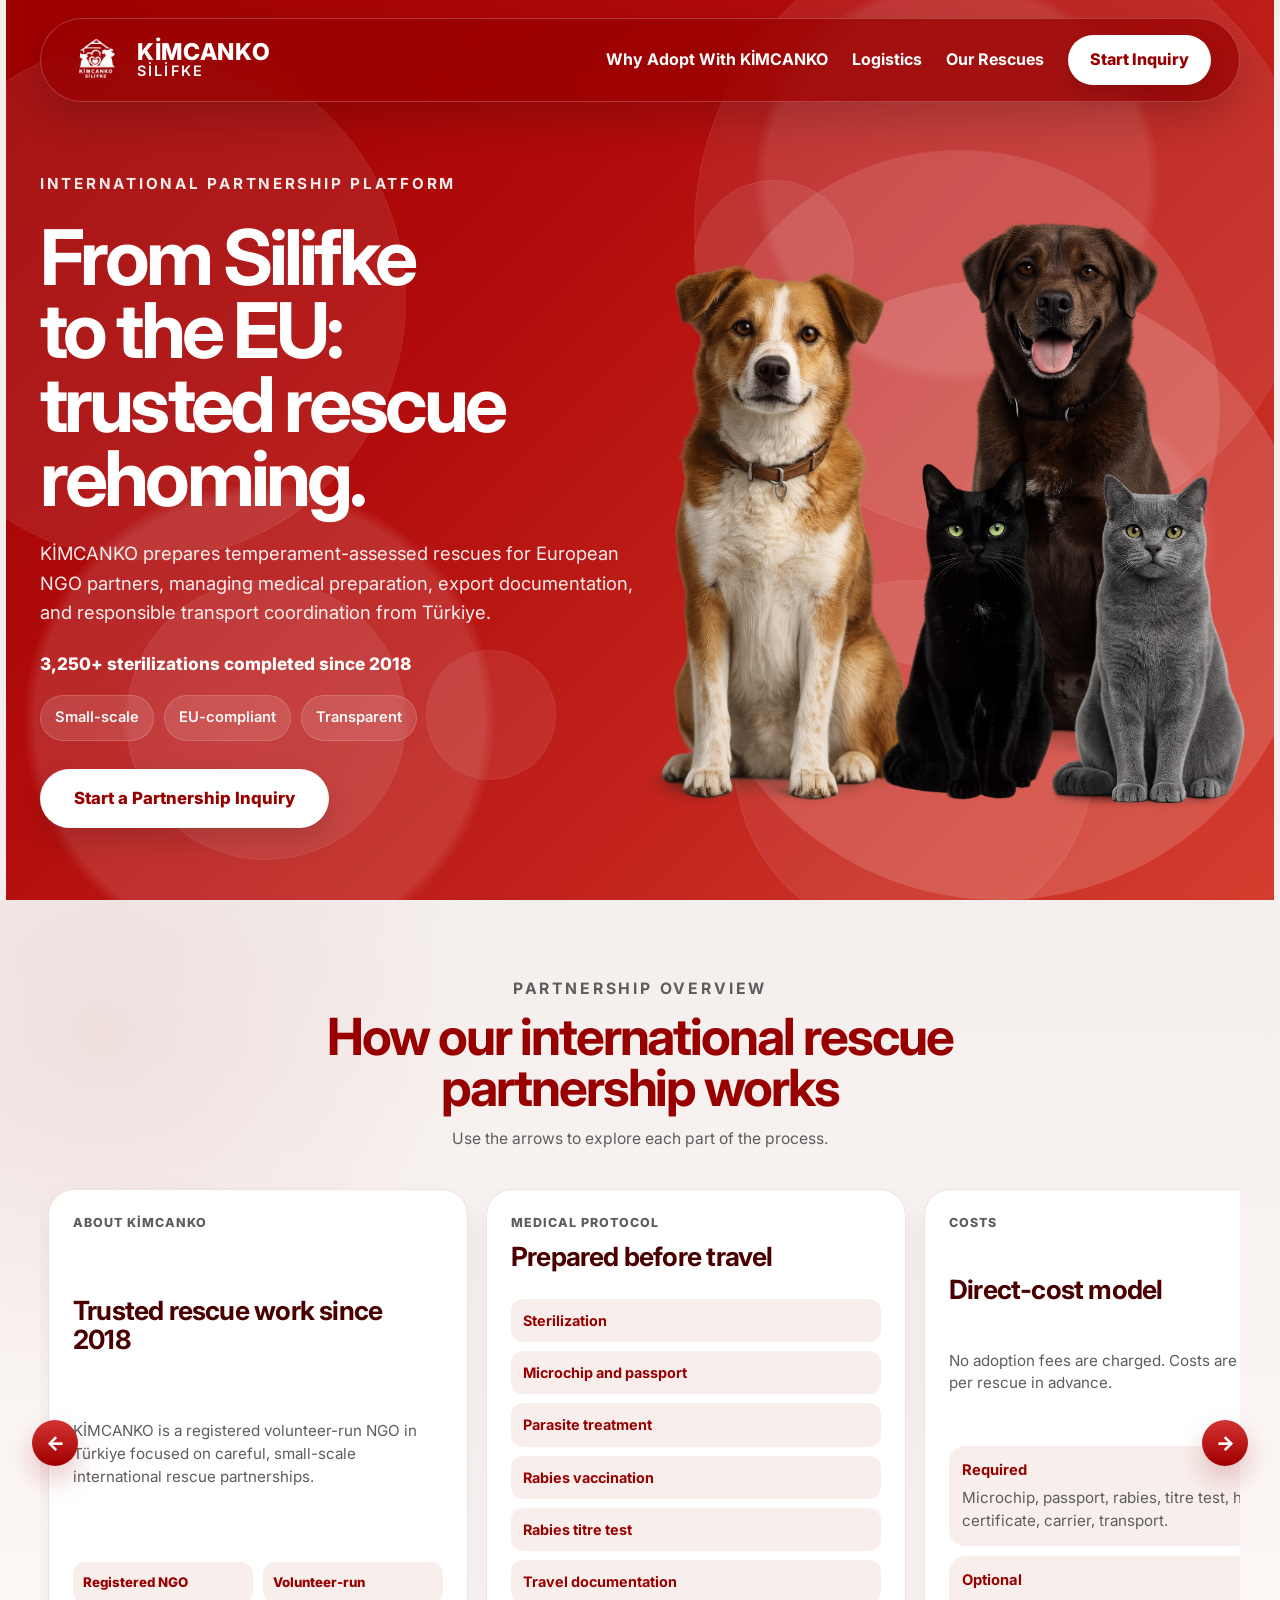
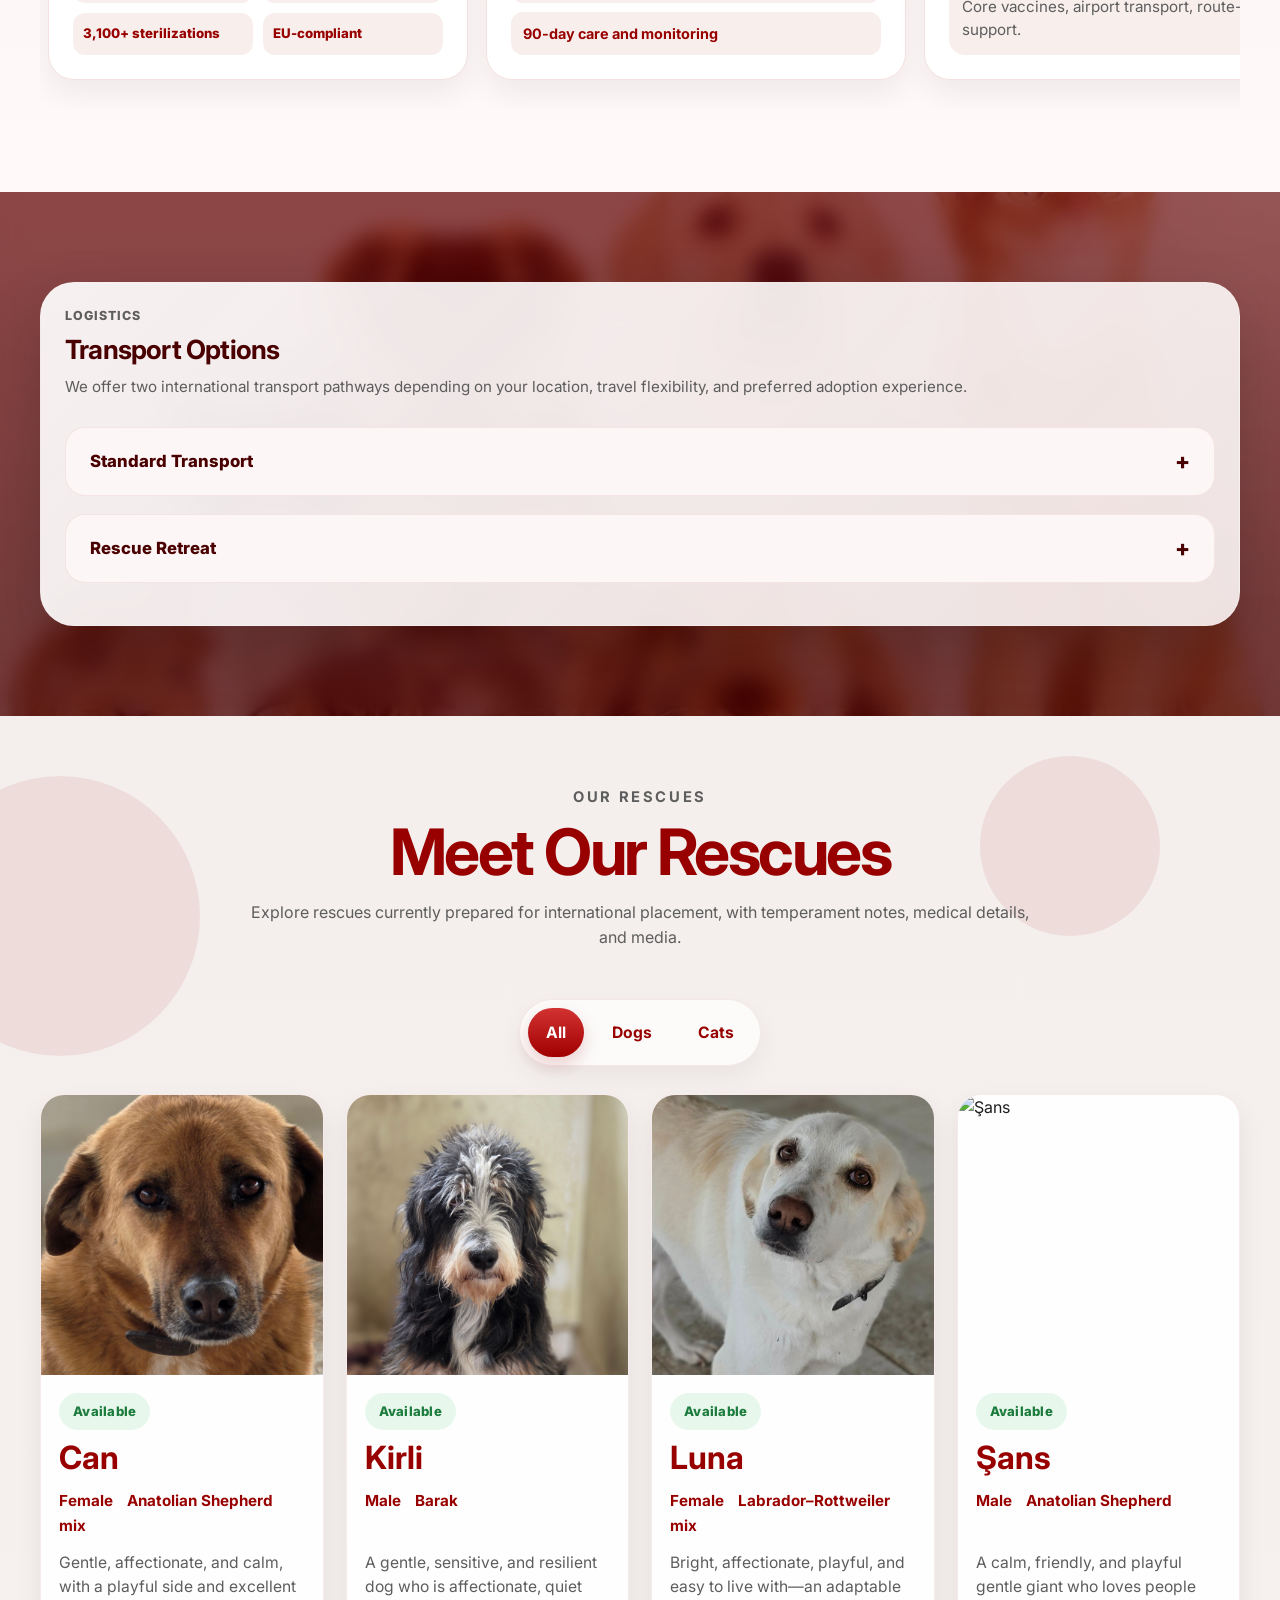
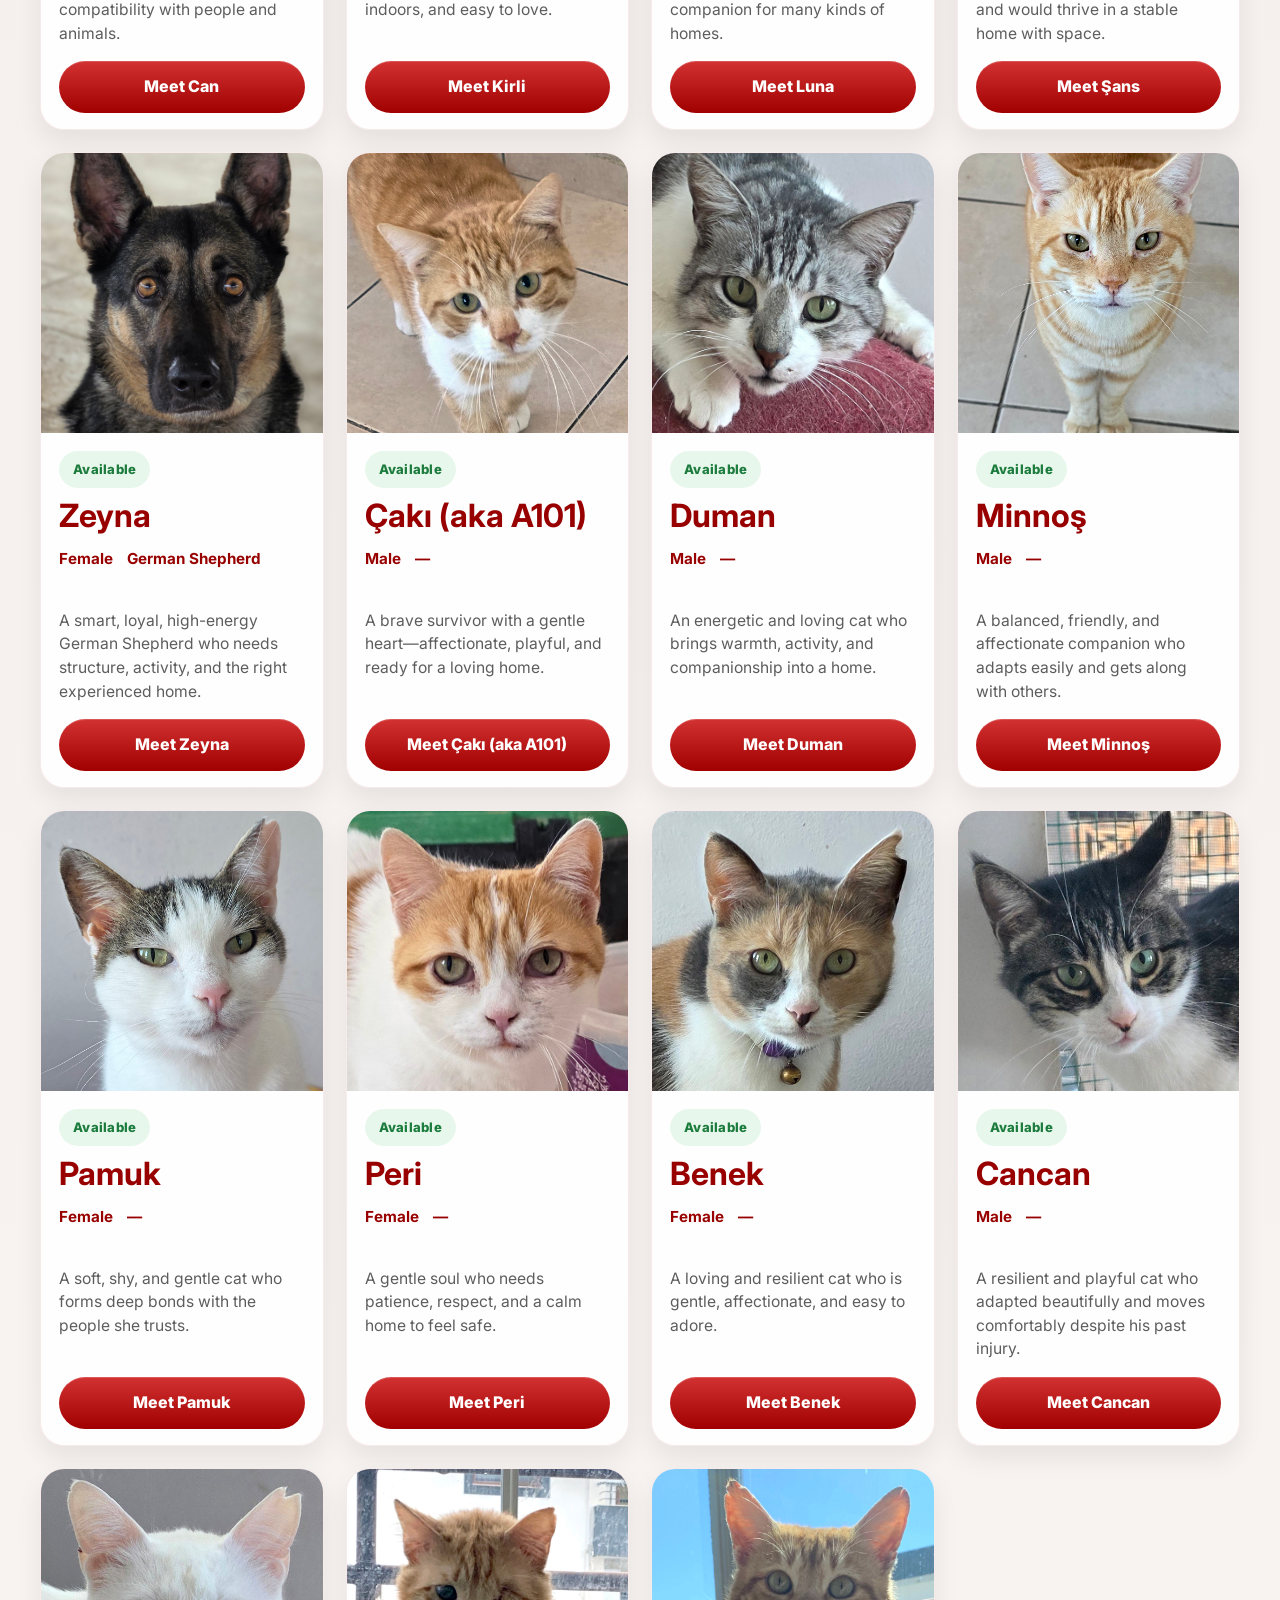
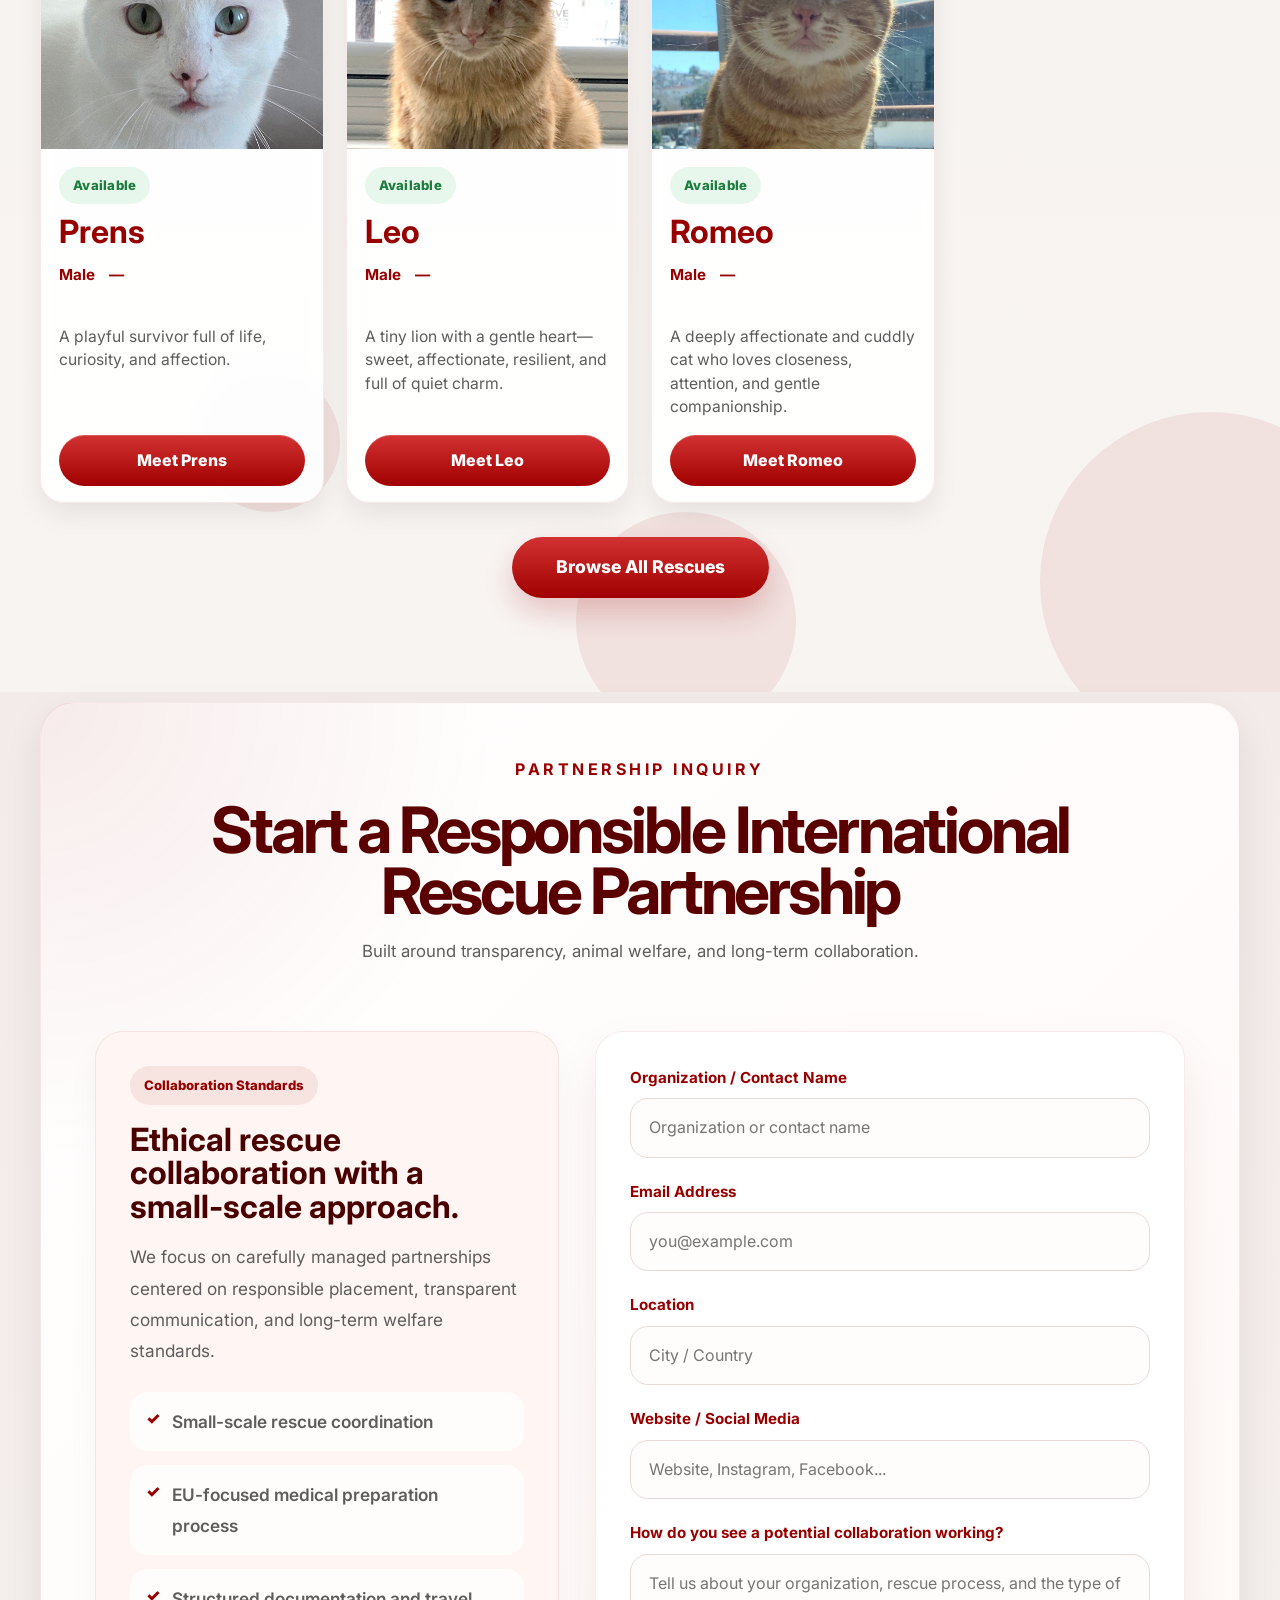
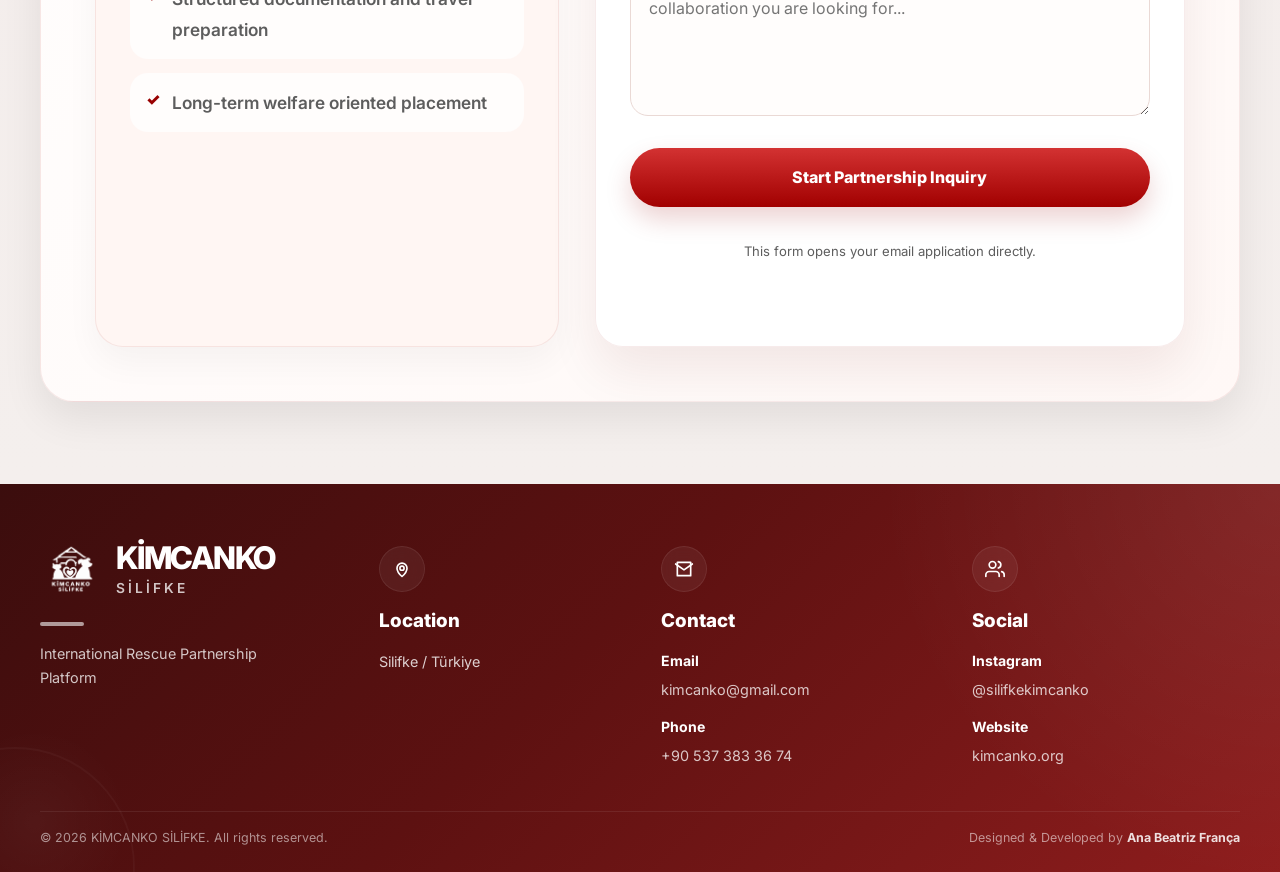
==== commit 19e127e7: "website updates: temporary changes" ====
--- a/index.html
+++ b/index.html
@@ -66,7 +66,7 @@
             coordination from Türkiye.
           </p>
 
-          <p class="hero-trust-line">3,100+ sterilizations completed since 2018</p>
+          <p class="hero-trust-line">3,250+ sterilizations completed since 2018</p>
 
           <div class="hero-highlights">
             <span class="hero-pill">Small-scale</span>
@@ -126,6 +126,7 @@
               <h3>Prepared before travel</h3>
 
               <ul class="card-list">
+                <li>Sterilization</li>
                 <li>Microchip and passport</li>
                 <li>Parasite treatment</li>
                 <li>Rabies vaccination</li>
@@ -219,7 +220,7 @@
 
             <ul>
               <li>Airport handover coordination</li>
-              <li>Travel crate + export preparation</li>
+              <li>Export preparation</li>
               <li>Full veterinary and documentation compliance</li>
               <li>Suitable for adopters unable to travel</li>
             </ul>
@@ -247,7 +248,7 @@
             <ul>
               <li>Up to 7 days accommodation in our NGO guest room in Taşucu</li>
               <li>Airport pickup guidance and local support provided</li>
-              <li>Travel crate and export preparation included</li>
+              <li>Export preparation included</li>
               <li>Full veterinary and documentation compliance</li>
               <li>Located 1.5 hours from Çukurova International Airport (COV)</li>
               <li>Designed for a gradual, hands-on transition and bonding period</li>
--- a/css/style.css
+++ b/css/style.css
@@ -2062,10 +2062,54 @@
 /* ============================= */
 /* LOGISTICS BLOCK */
 /* ============================= */
-
-.transport-standalone-section {
-  padding: 0 0 84px;
-  background: linear-gradient(180deg, #fffaf9 0%, #f4efed 100%);
+.transport-standalone-section{
+  position: relative;
+
+  padding: 90px 0;
+
+  overflow: hidden;
+
+  background:
+   linear-gradient(
+  rgba(98, 0, 0, 0.72),
+  rgba(72, 0, 0, 0.78)
+),
+
+    url("../assets/logisticsbg.jpg");
+
+  background-size: cover;
+  background-position: center;
+  background-repeat: no-repeat;
+}
+
+/* cinematic blur overlay */
+
+.transport-standalone-section::before{
+  content: "";
+
+  mix-blend-mode: screen;
+
+  position: absolute;
+  inset: 0;
+
+  backdrop-filter: blur(10px);
+  -webkit-backdrop-filter: blur(10px);
+
+  background:
+    radial-gradient(
+      circle at top right,
+      rgba(255,255,255,0.08),
+      transparent 30%
+    );
+
+  pointer-events: none;
+}
+
+/* keep content above overlay */
+
+.transport-standalone-section .container{
+  position: relative;
+  z-index: 2;
 }
 
 .transport-standalone-card {
@@ -2073,6 +2117,27 @@
   max-width: 100%;
   min-width: 100%;
   min-height: unset;
+}
+
+.transport-standalone-card{
+  background:
+    linear-gradient(
+      135deg,
+      rgba(255,255,255,0.92) 0%,
+      rgba(255,250,250,0.88) 100%
+    );
+
+  backdrop-filter: blur(18px);
+  -webkit-backdrop-filter: blur(18px);
+
+  border: 1px solid rgba(255,255,255,0.18);
+
+  box-shadow:
+    0 24px 60px rgba(0,0,0,0.18);
+
+  border-radius: 34px;
+
+  overflow: hidden;
 }
 
 .transport-intro {
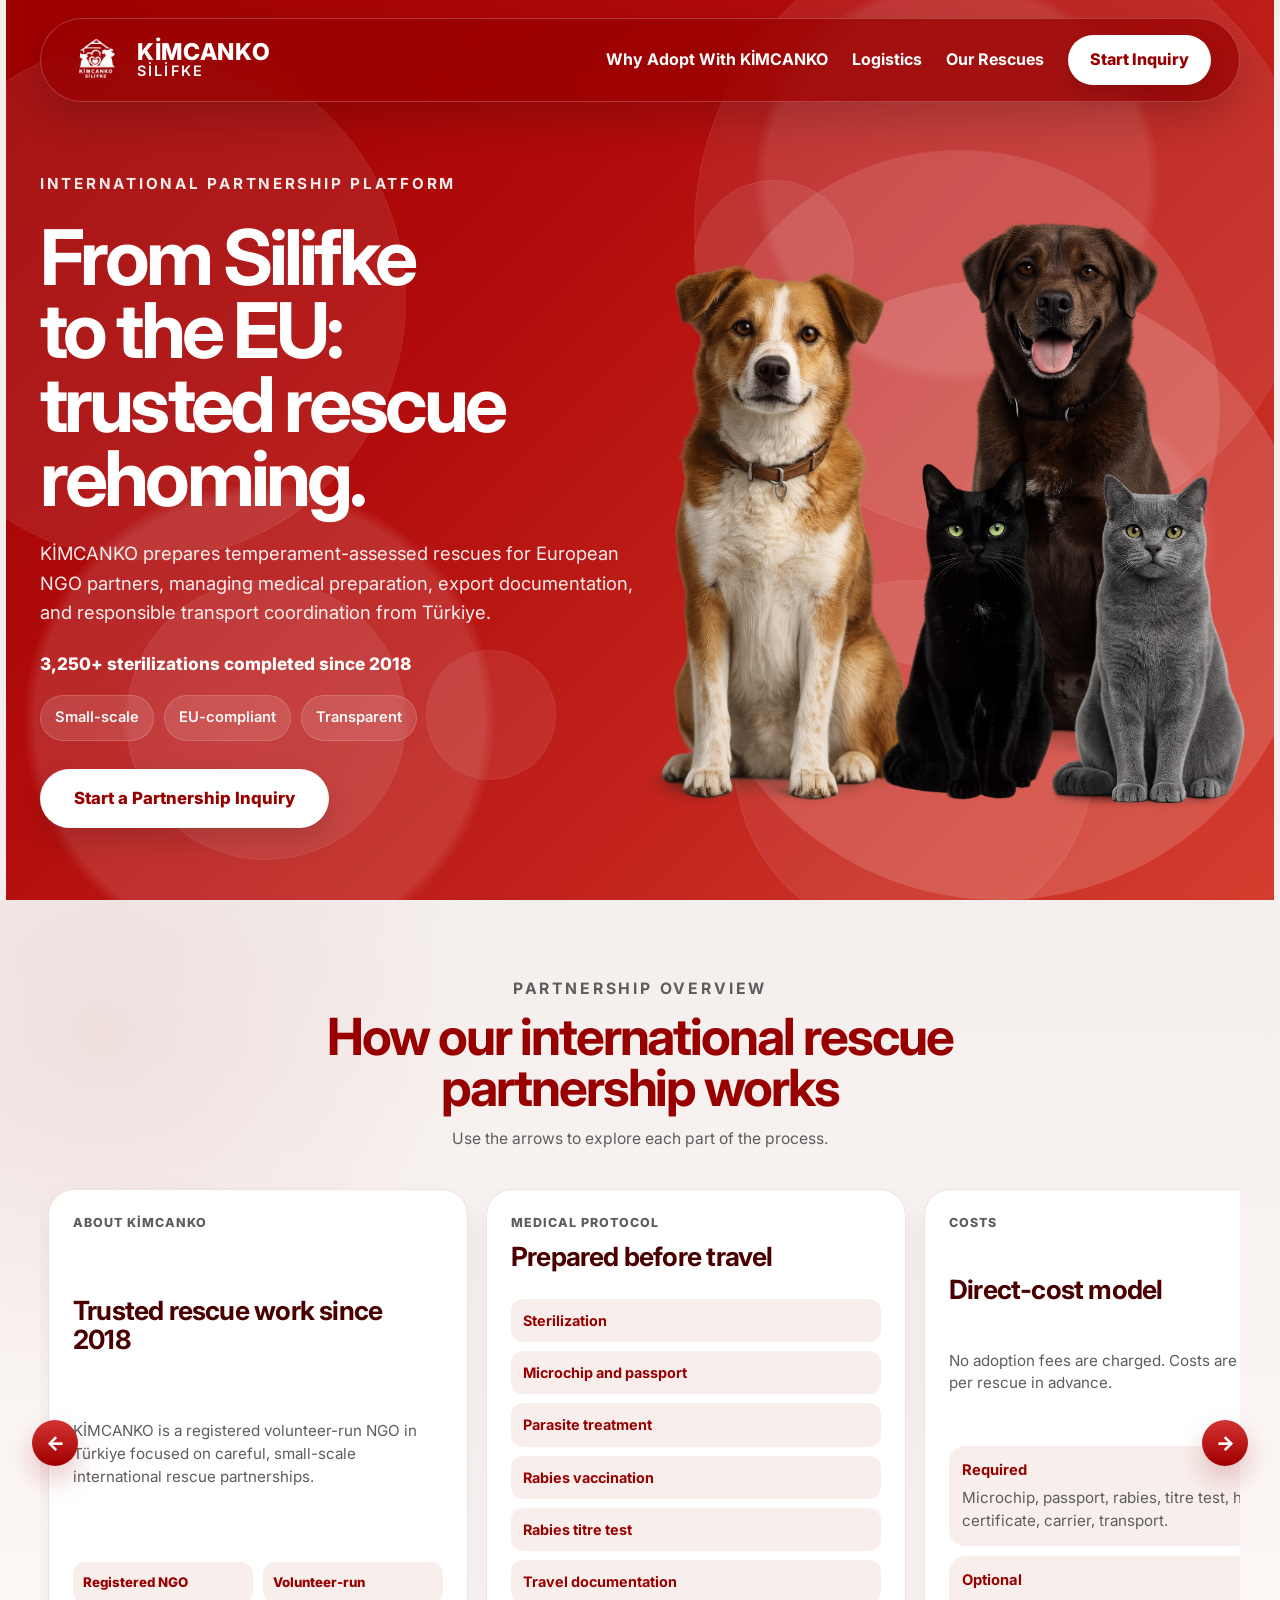
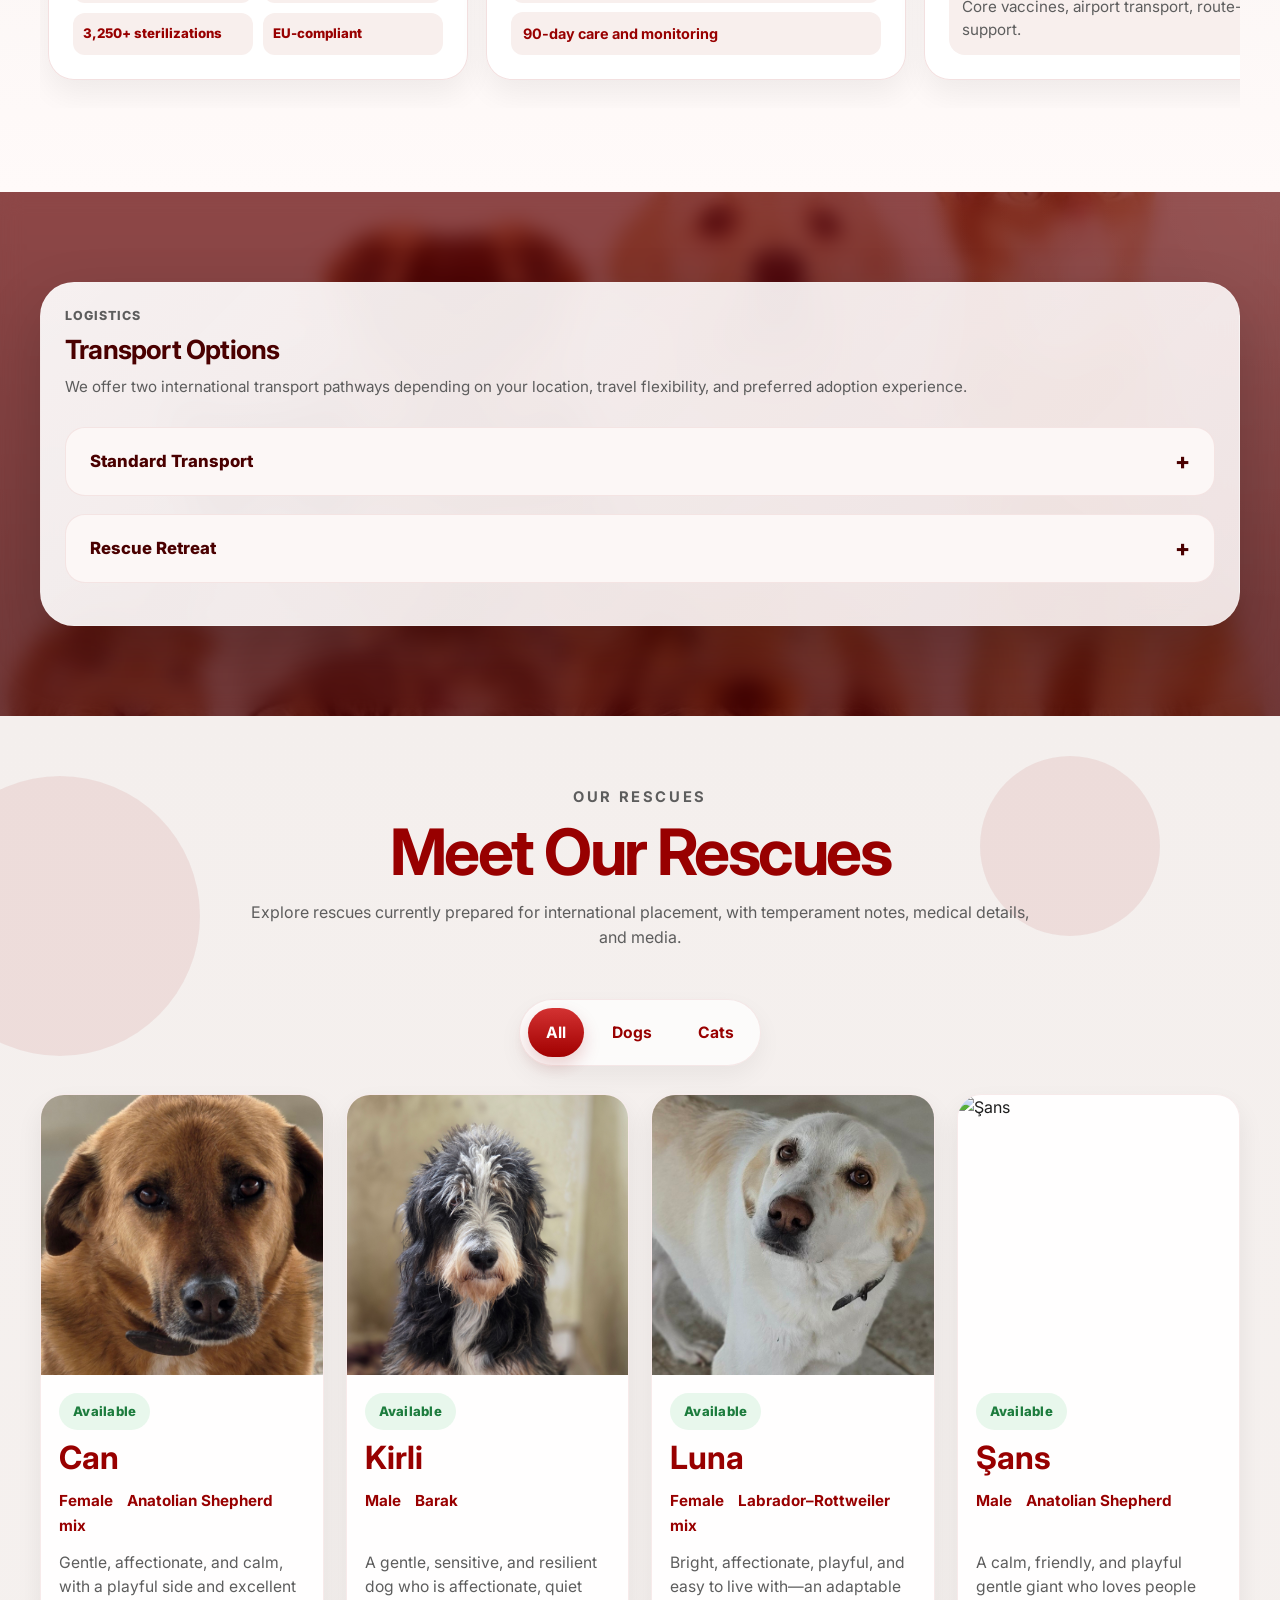
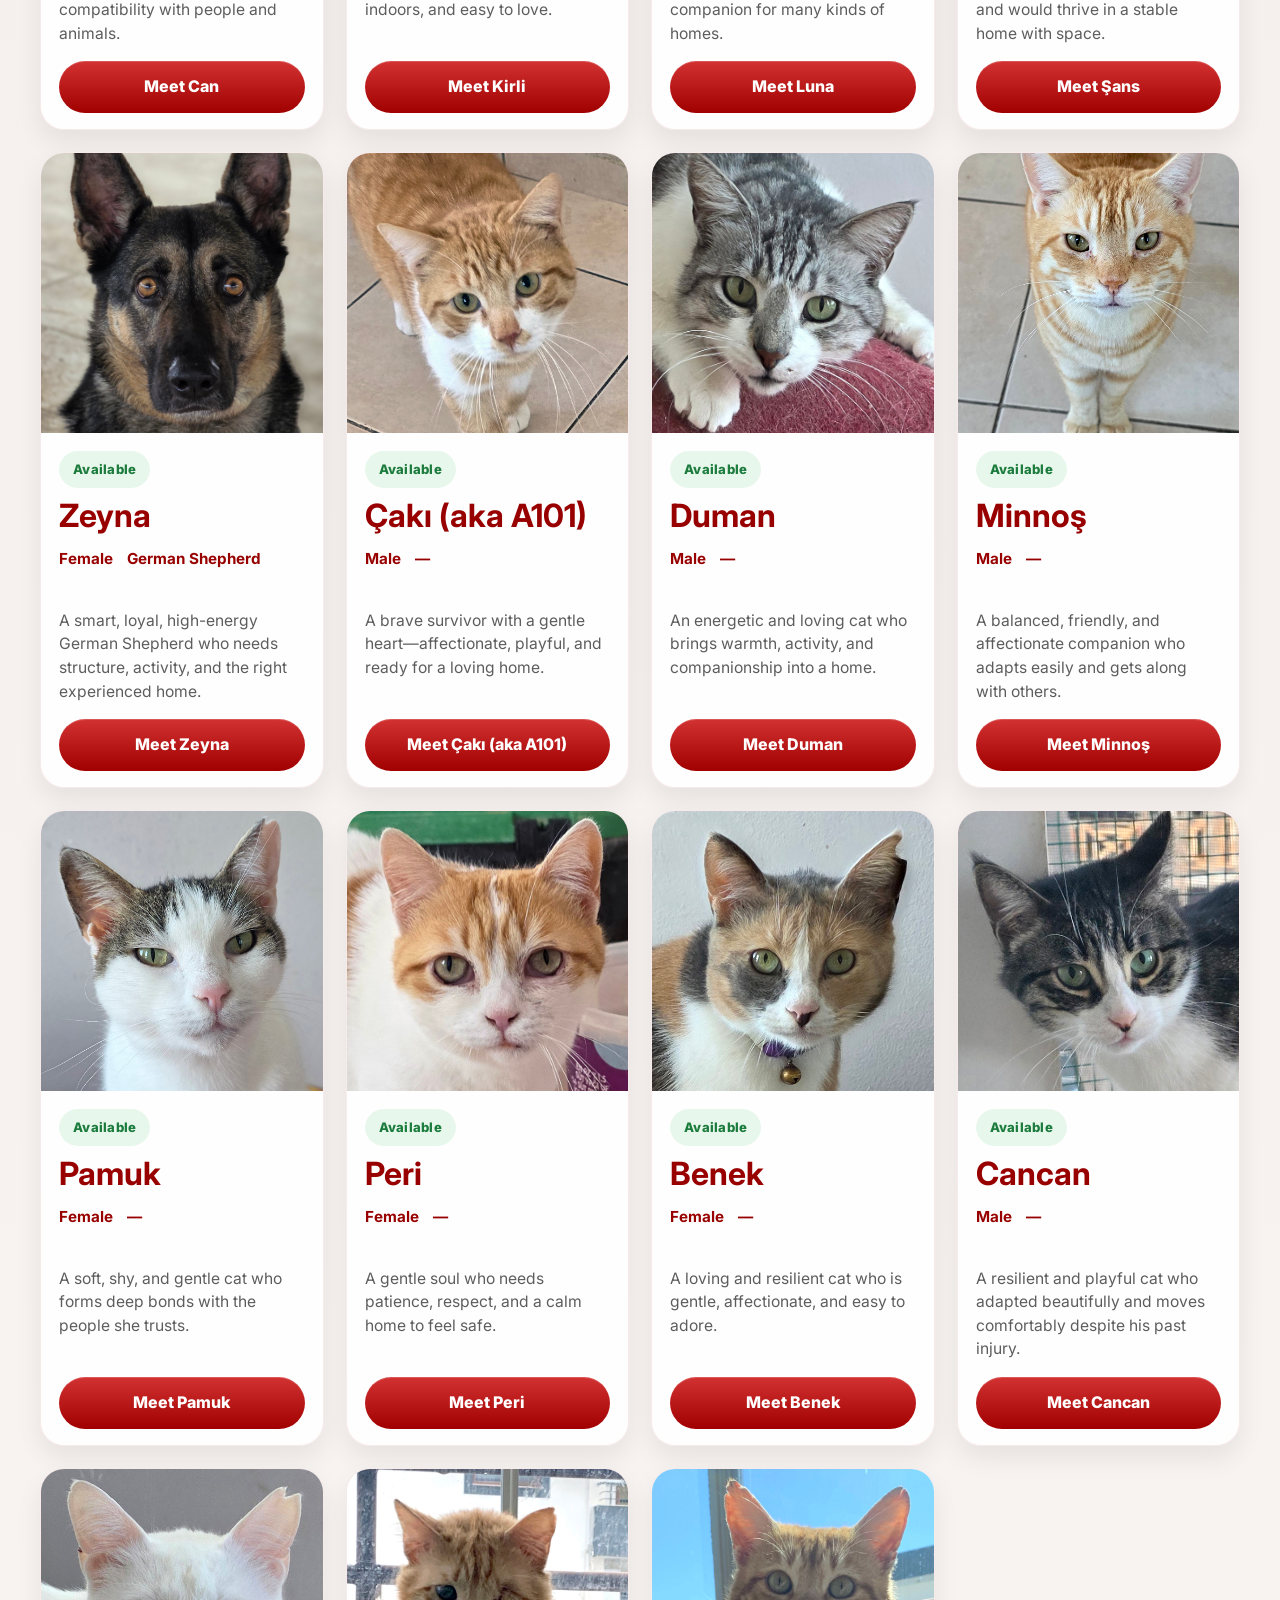
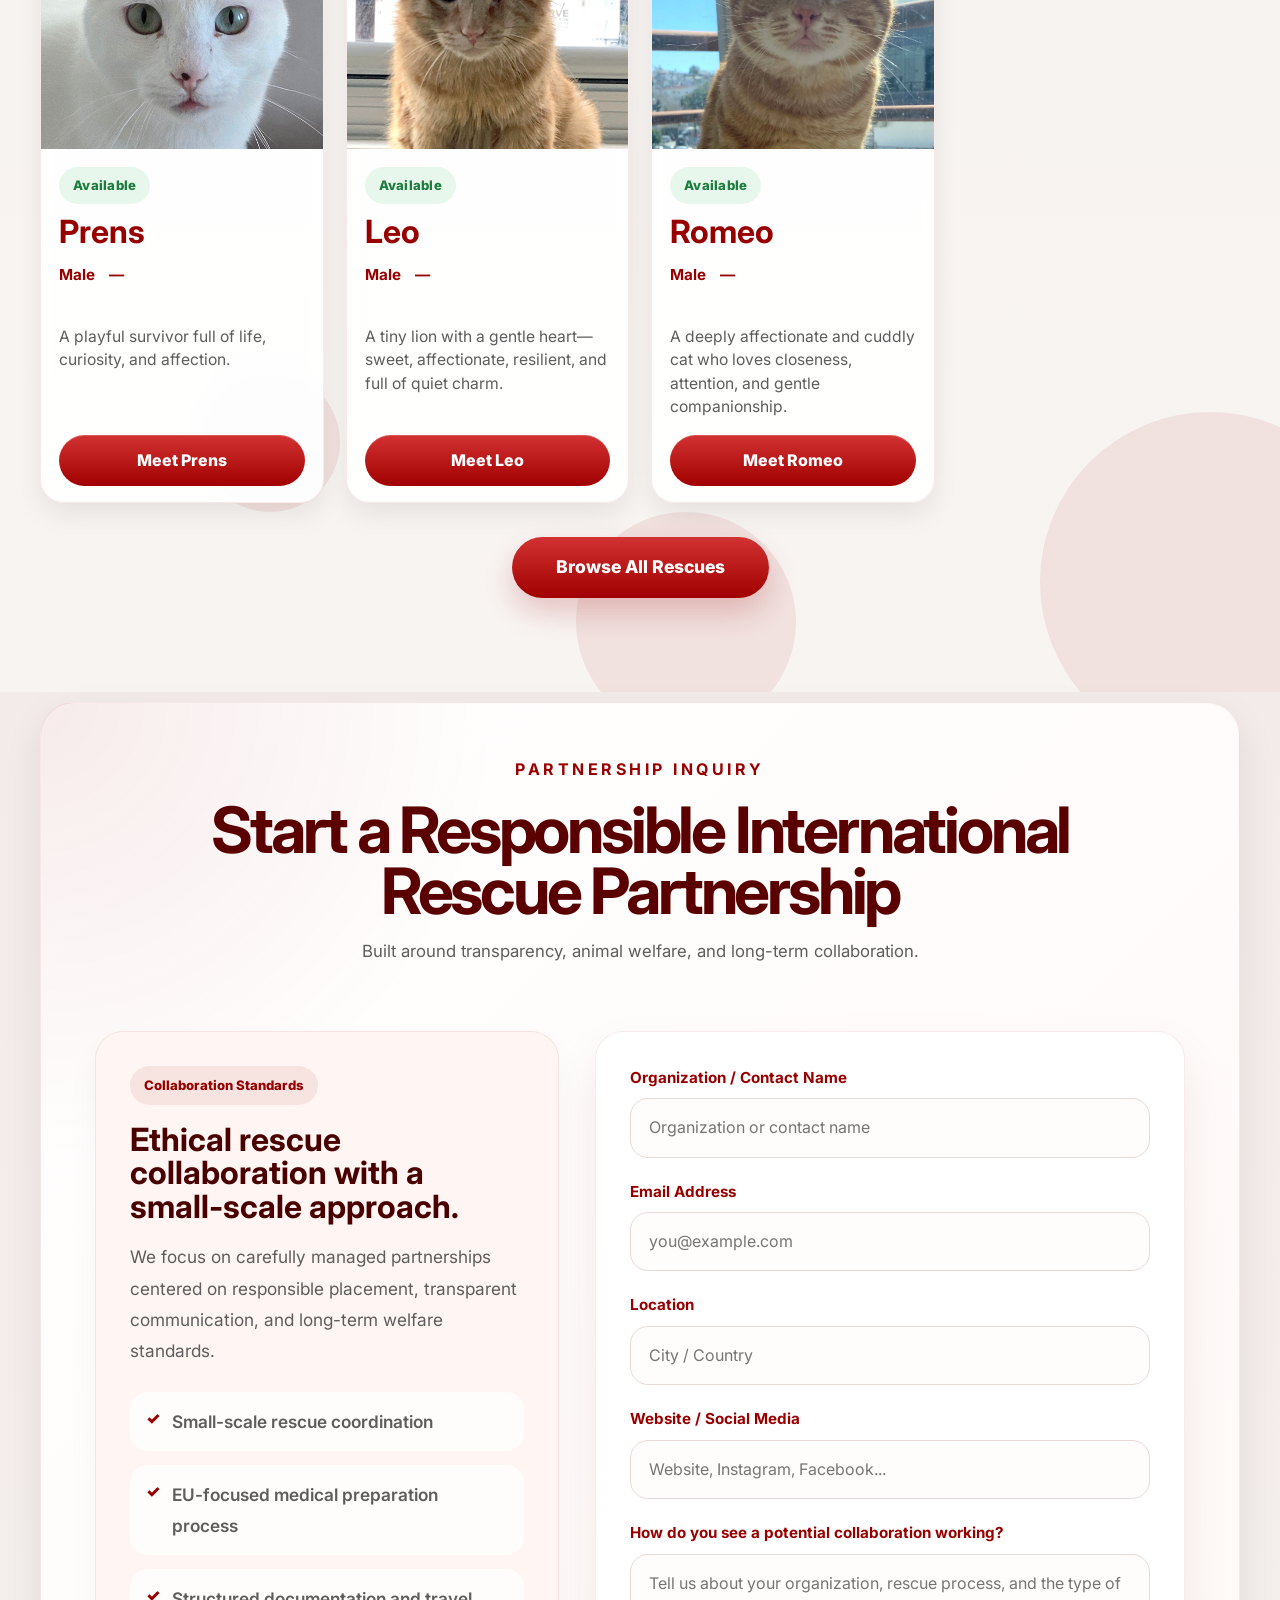
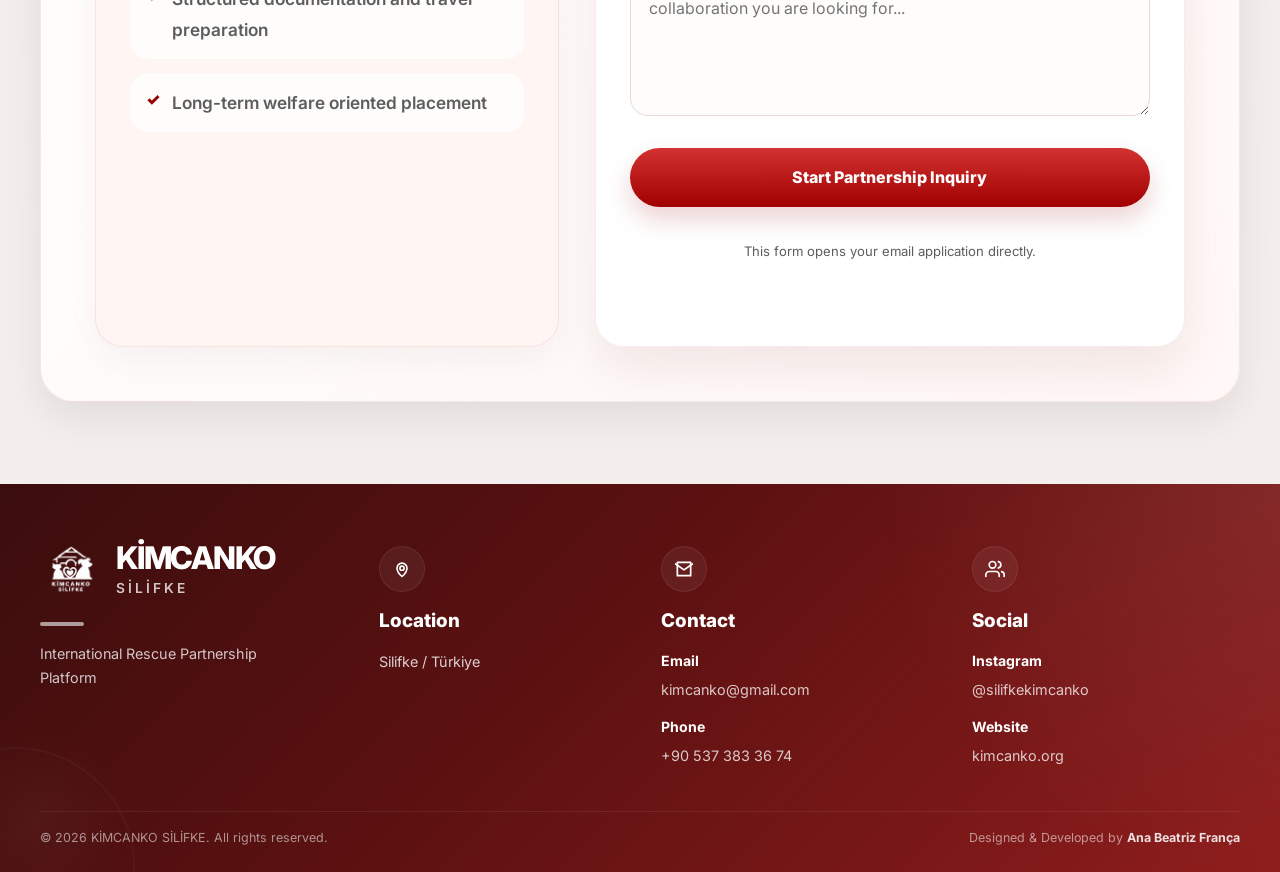
==== commit f4f80b0c: "update on sterelization count" ====
--- a/index.html
+++ b/index.html
@@ -116,7 +116,7 @@
               <div class="info-tags">
                 <span>Registered NGO</span>
                 <span>Volunteer-run</span>
-                <span>3,100+ sterilizations</span>
+                <span>3,250+ sterilizations</span>
                 <span>EU-compliant</span>
               </div>
             </article>
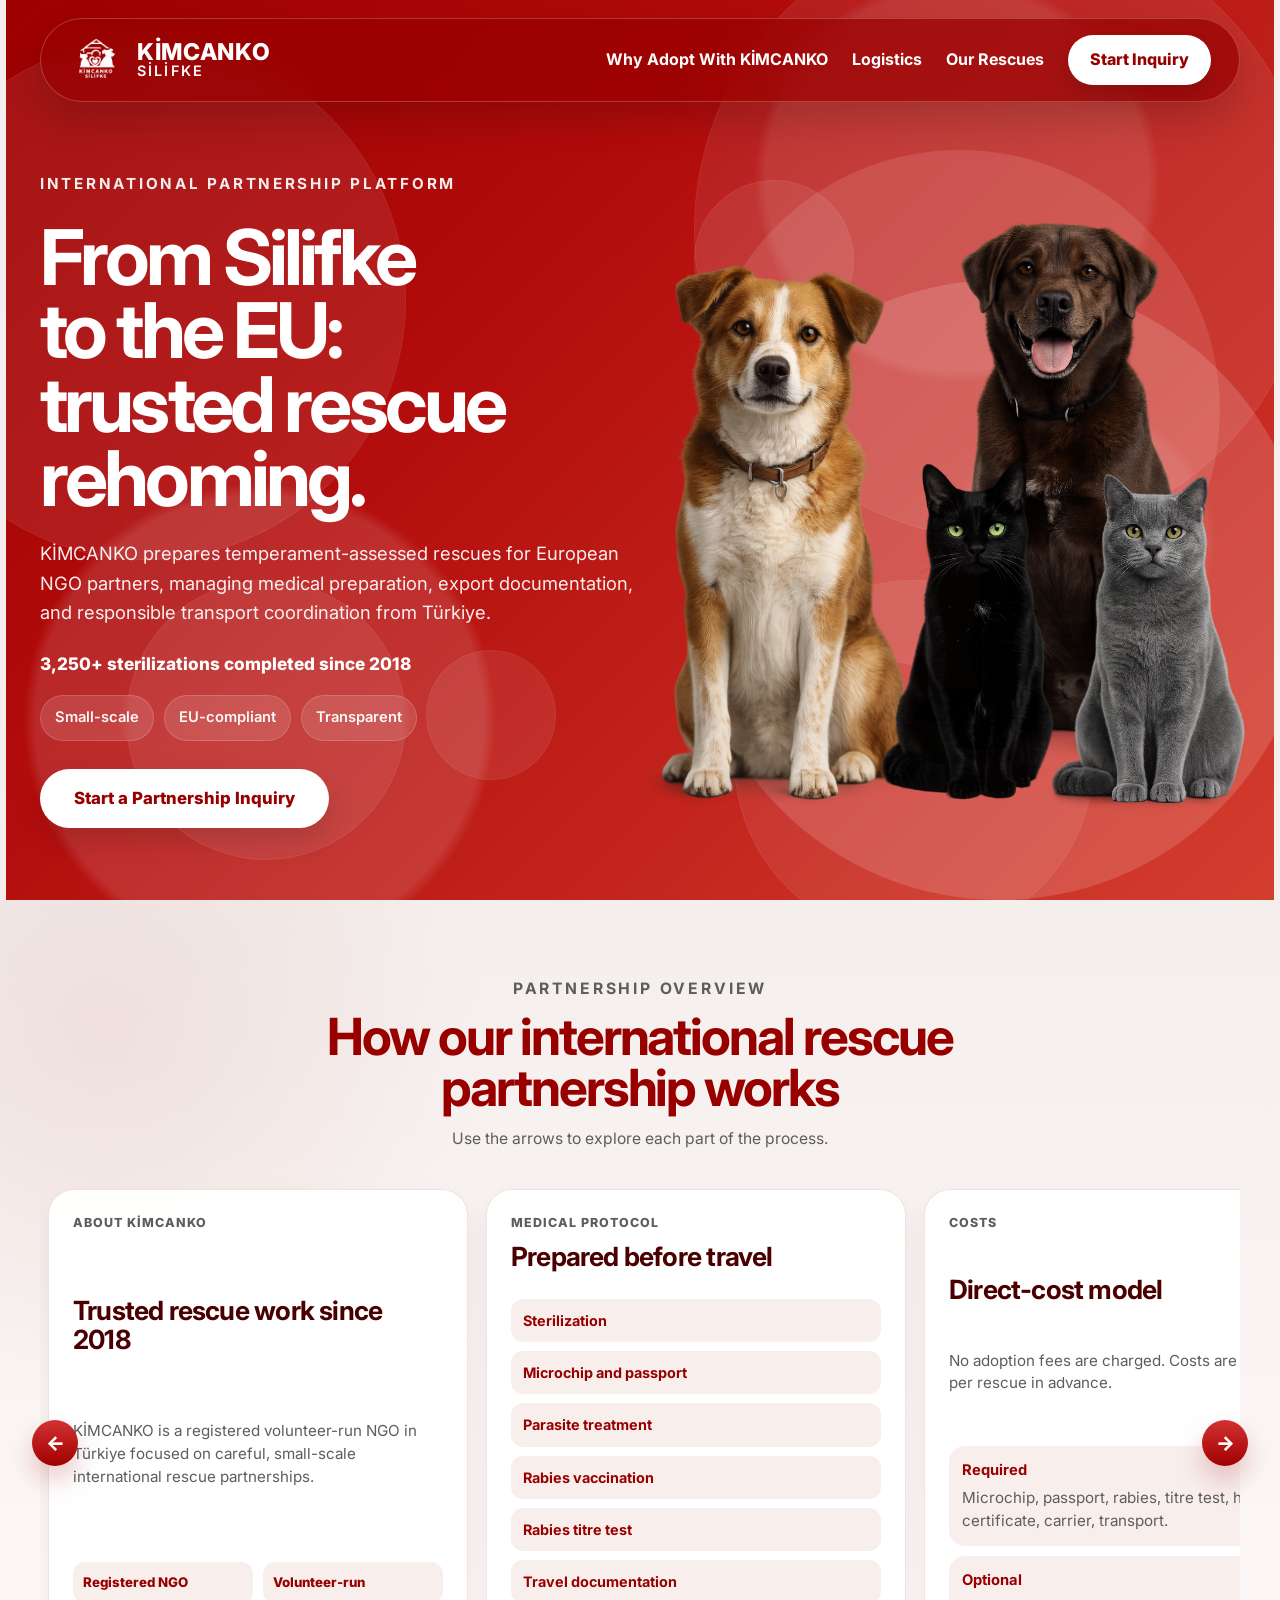
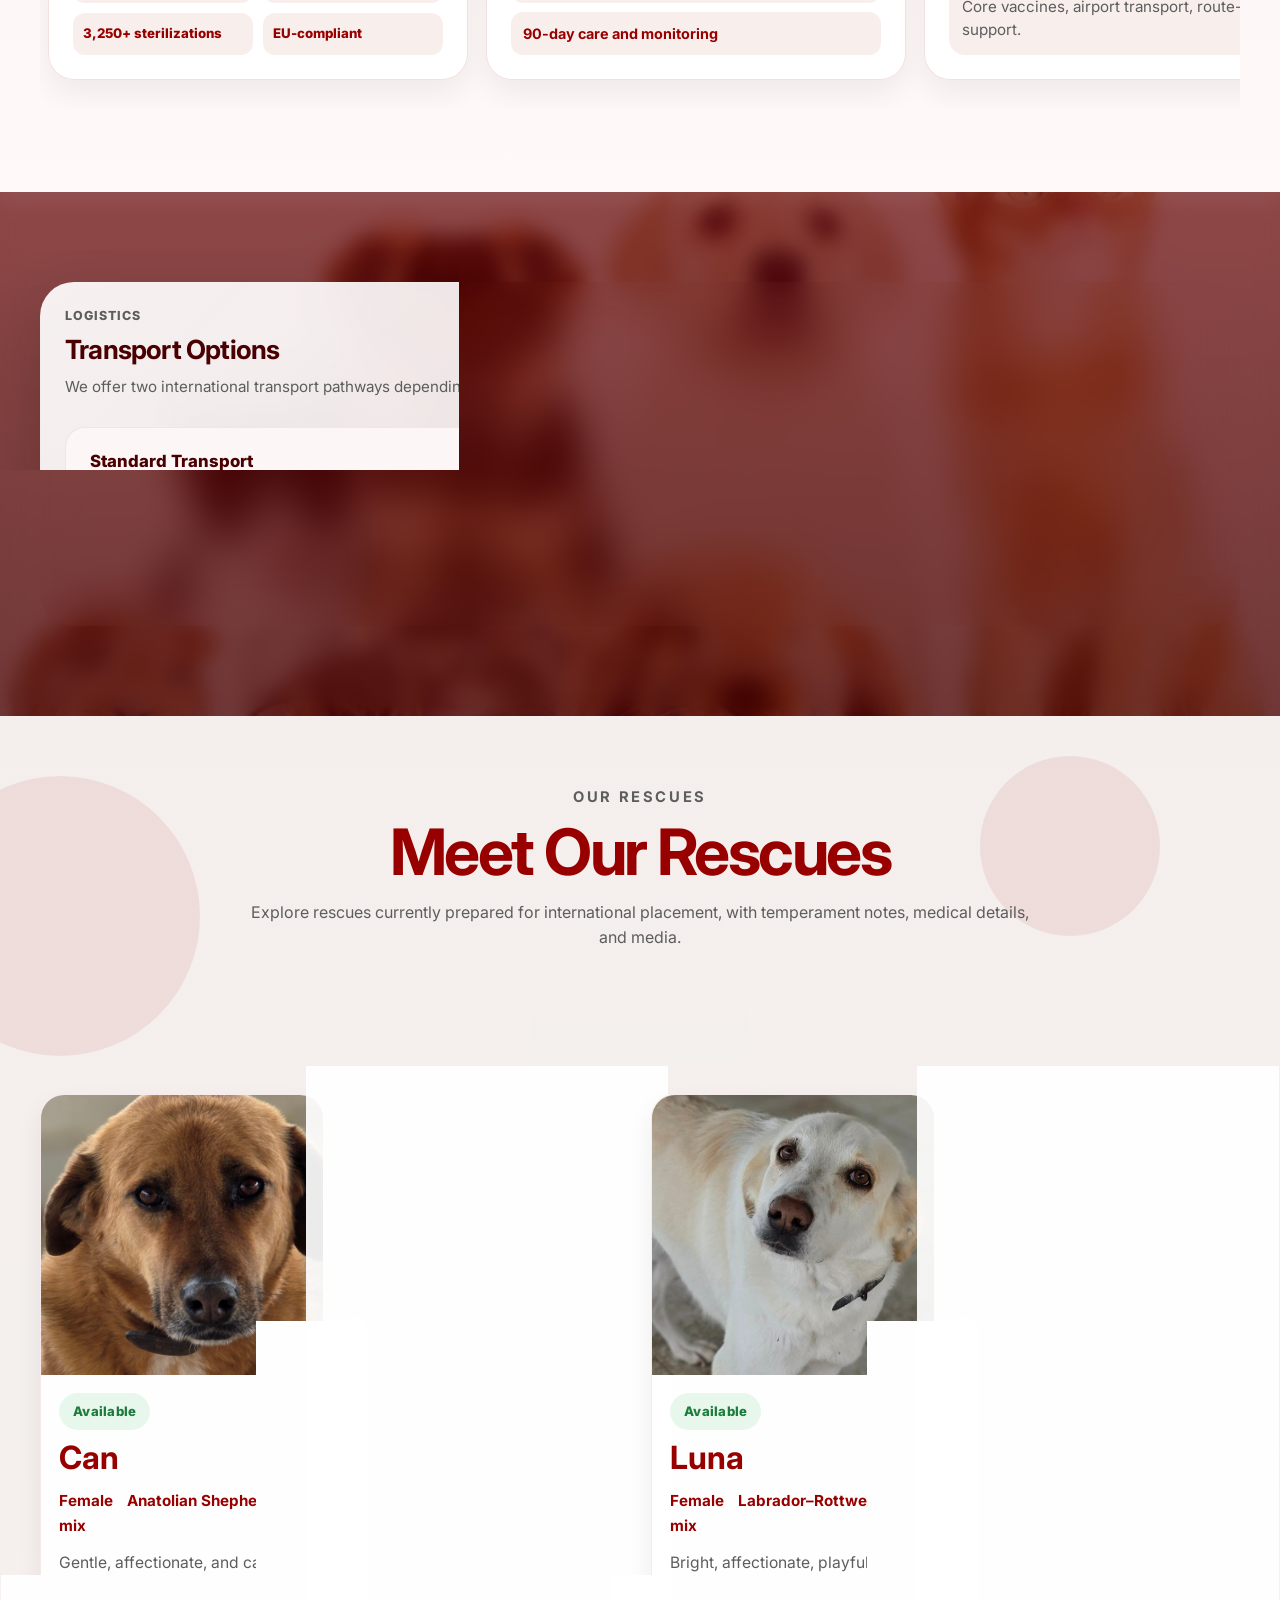
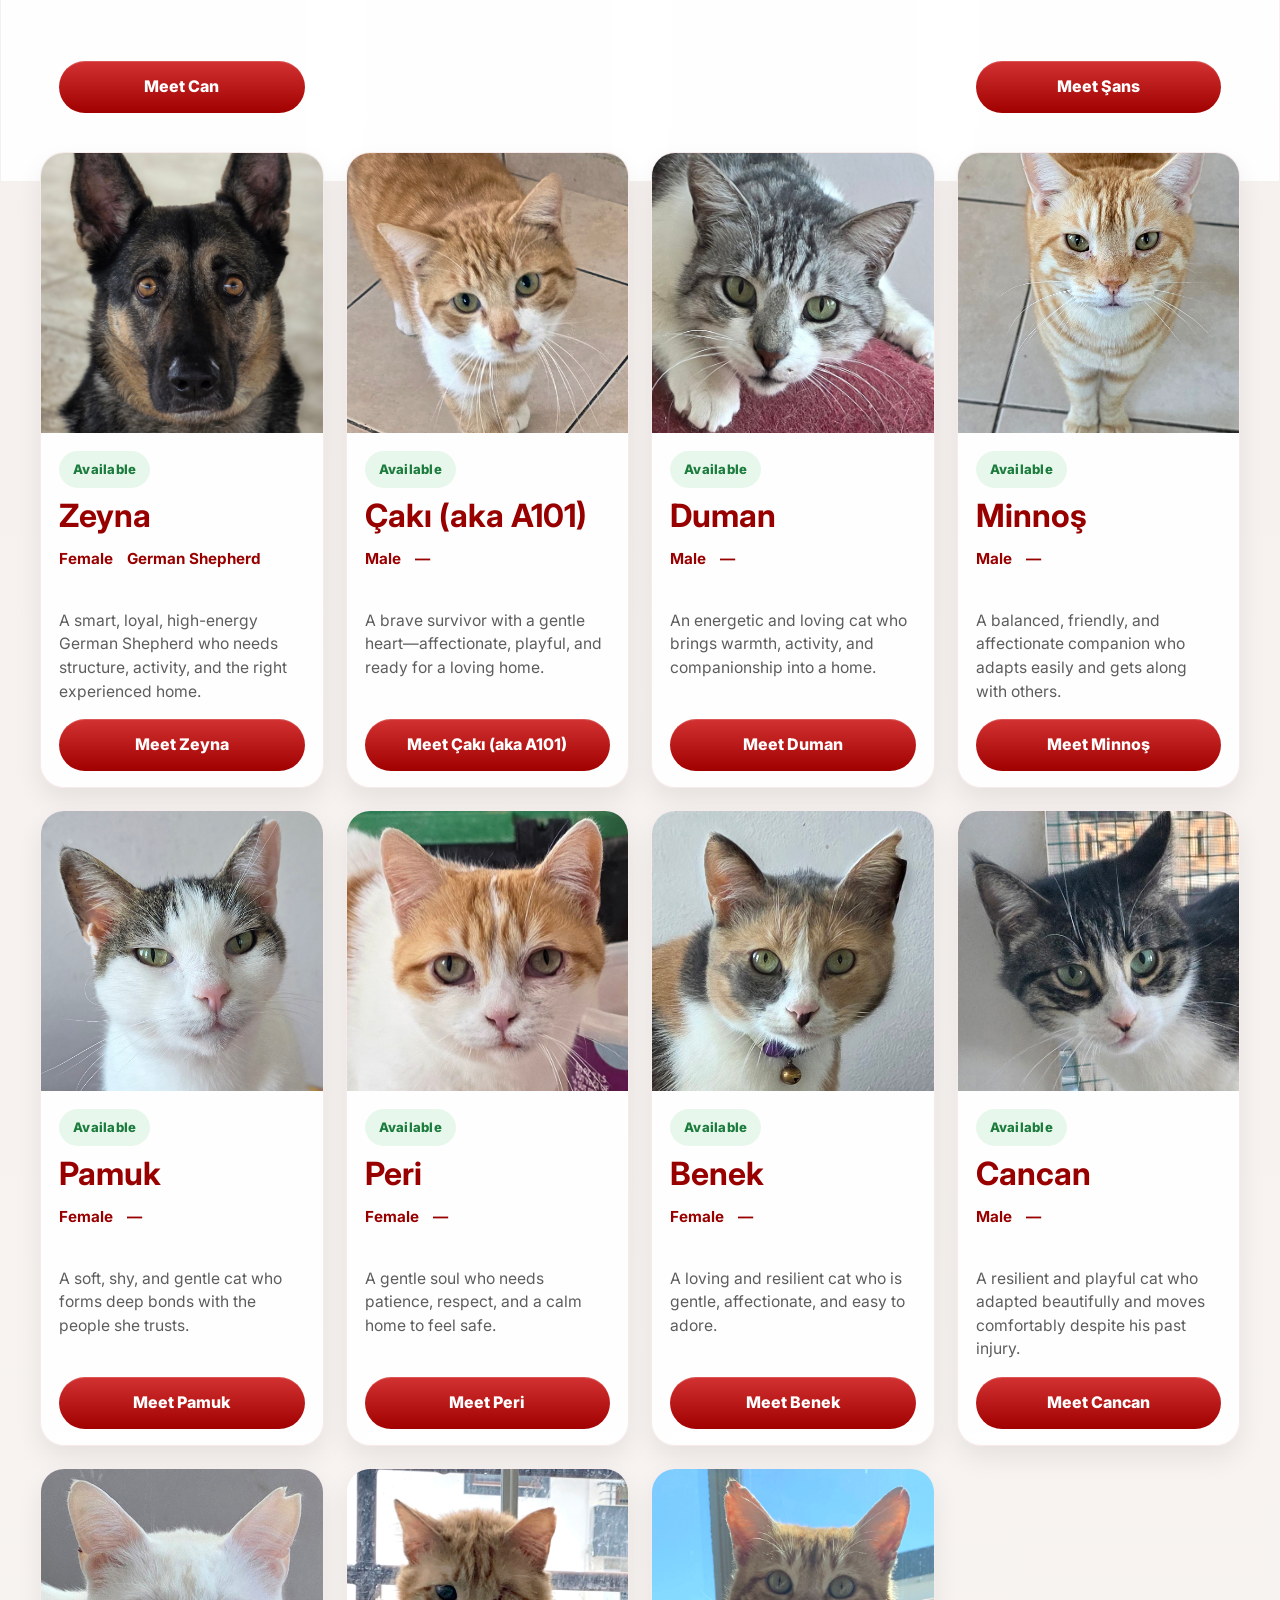
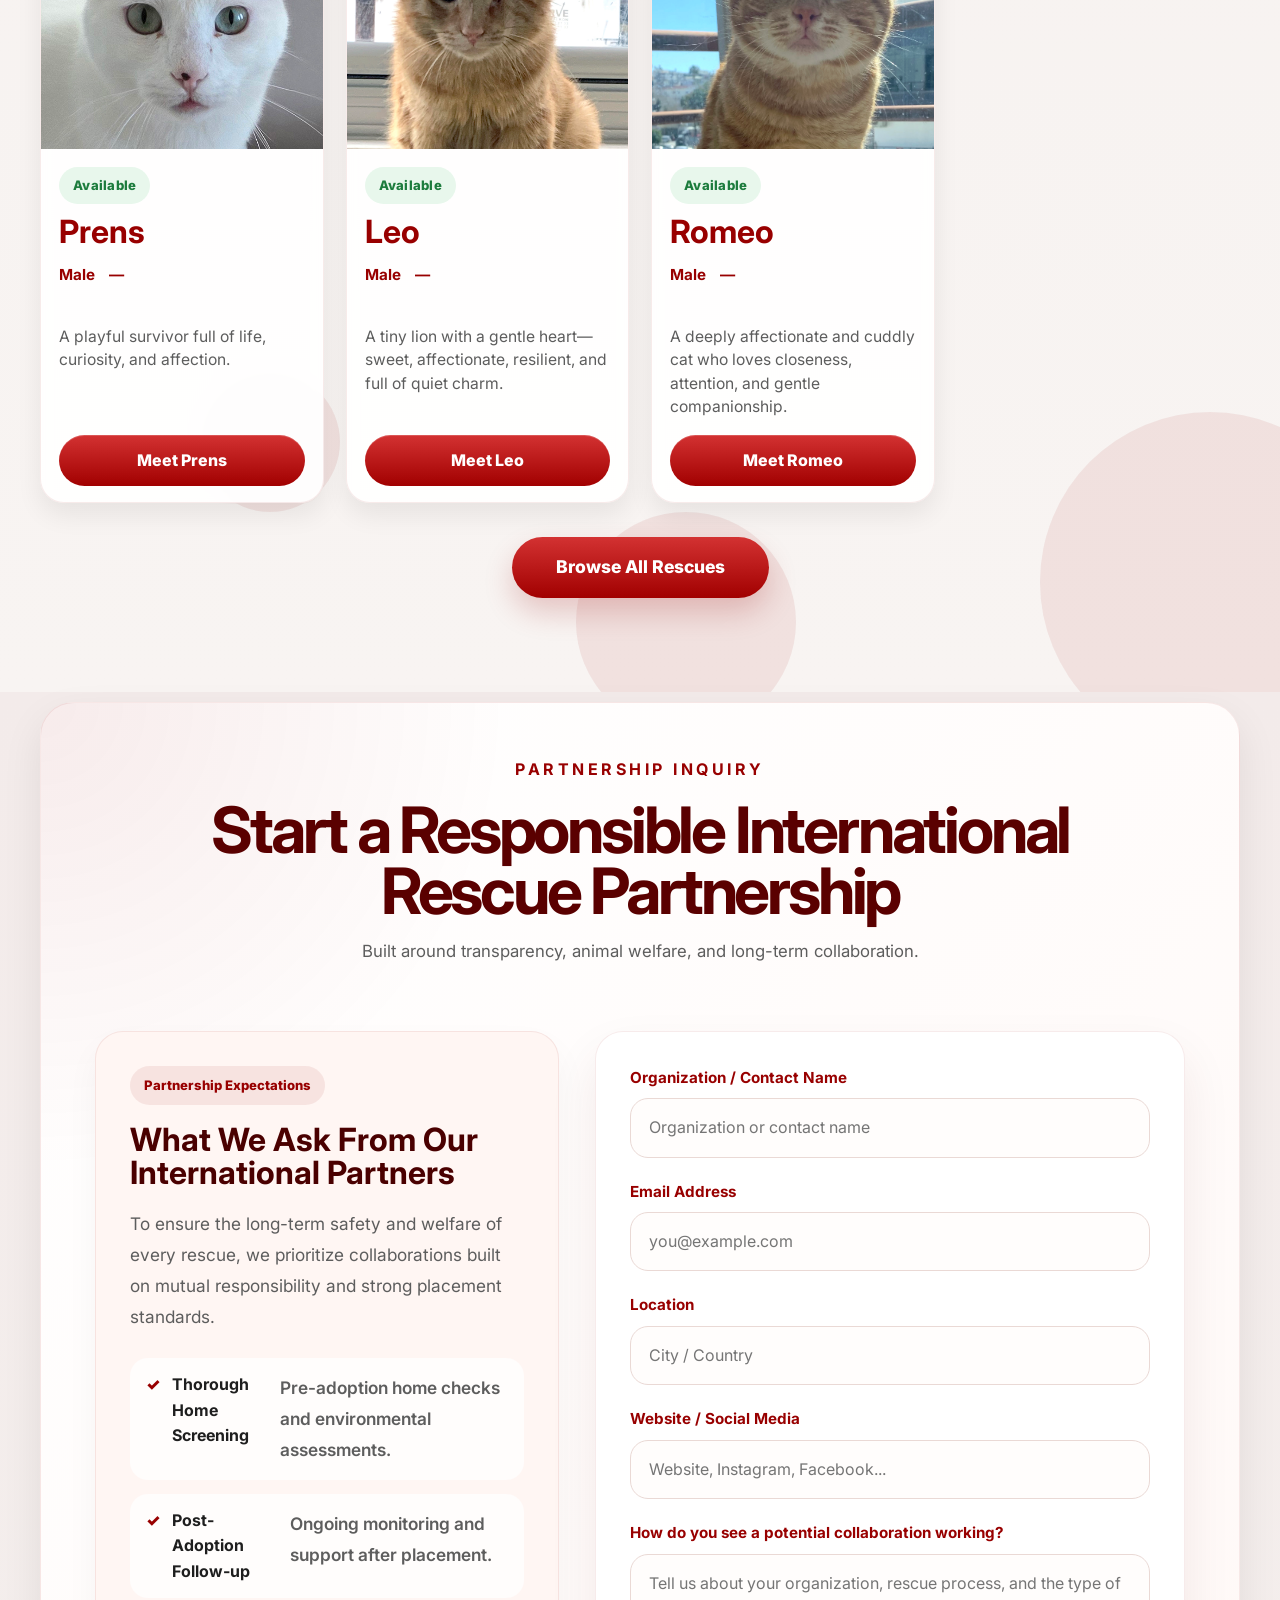
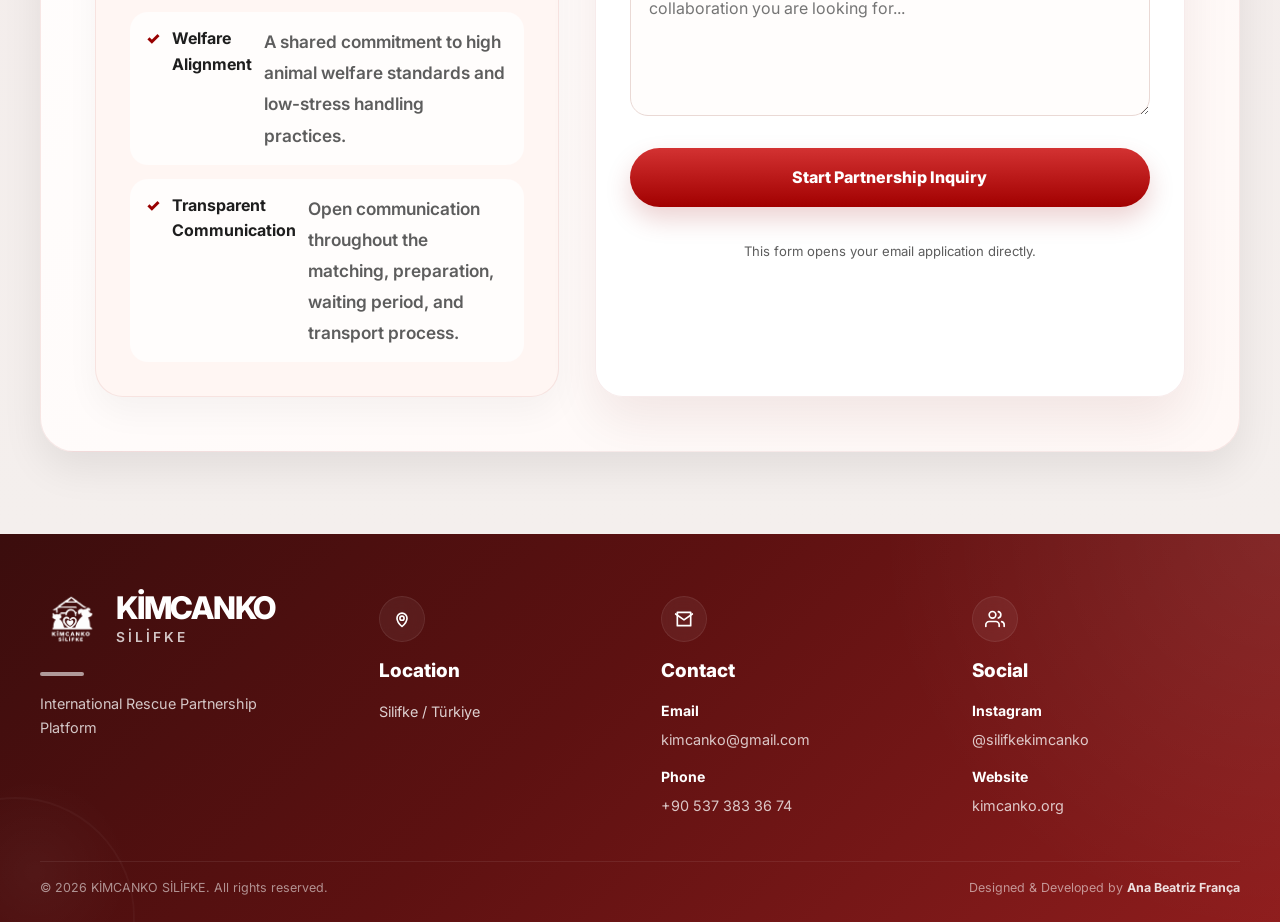
==== commit 27f5cb07: "contact form block - updated" ====
--- a/index.html
+++ b/index.html
@@ -376,38 +376,41 @@
         <div class="contact-cta-copy side-text-block">
 
           <span class="contact-mini-badge">
-            Collaboration Standards
+            Partnership Expectations
           </span>
 
           <h3>
-            Ethical rescue collaboration with a small-scale approach.
+           What We Ask From Our International Partners
           </h3>
 
           <p>
-            We focus on carefully managed partnerships centered on responsible placement,
-            transparent communication, and long-term welfare standards.
+            To ensure the long-term safety and welfare of every rescue, we prioritize collaborations built on mutual responsibility and strong placement standards.
           </p>
 
           <div class="contact-feature-list">
 
             <div class="contact-feature-item">
               <span>✓</span>
-              <p>Small-scale rescue coordination</p>
+              <b>Thorough Home Screening</b>
+              <p>Pre-adoption home checks and environmental assessments.</p>
             </div>
 
             <div class="contact-feature-item">
               <span>✓</span>
-              <p>EU-focused medical preparation process</p>
+              <b>Post-Adoption Follow-up</b>
+              <p>Ongoing monitoring and support after placement.</p>
             </div>
 
             <div class="contact-feature-item">
               <span>✓</span>
-              <p>Structured documentation and travel preparation</p>
+              <b>Welfare Alignment</b>
+              <p>A shared commitment to high animal welfare standards and low-stress handling practices.</p>
             </div>
 
             <div class="contact-feature-item">
               <span>✓</span>
-              <p>Long-term welfare oriented placement</p>
+              <b>Transparent Communication</b>
+              <p>Open communication throughout the matching, preparation, waiting period, and transport process.</p>
             </div>
 
           </div>
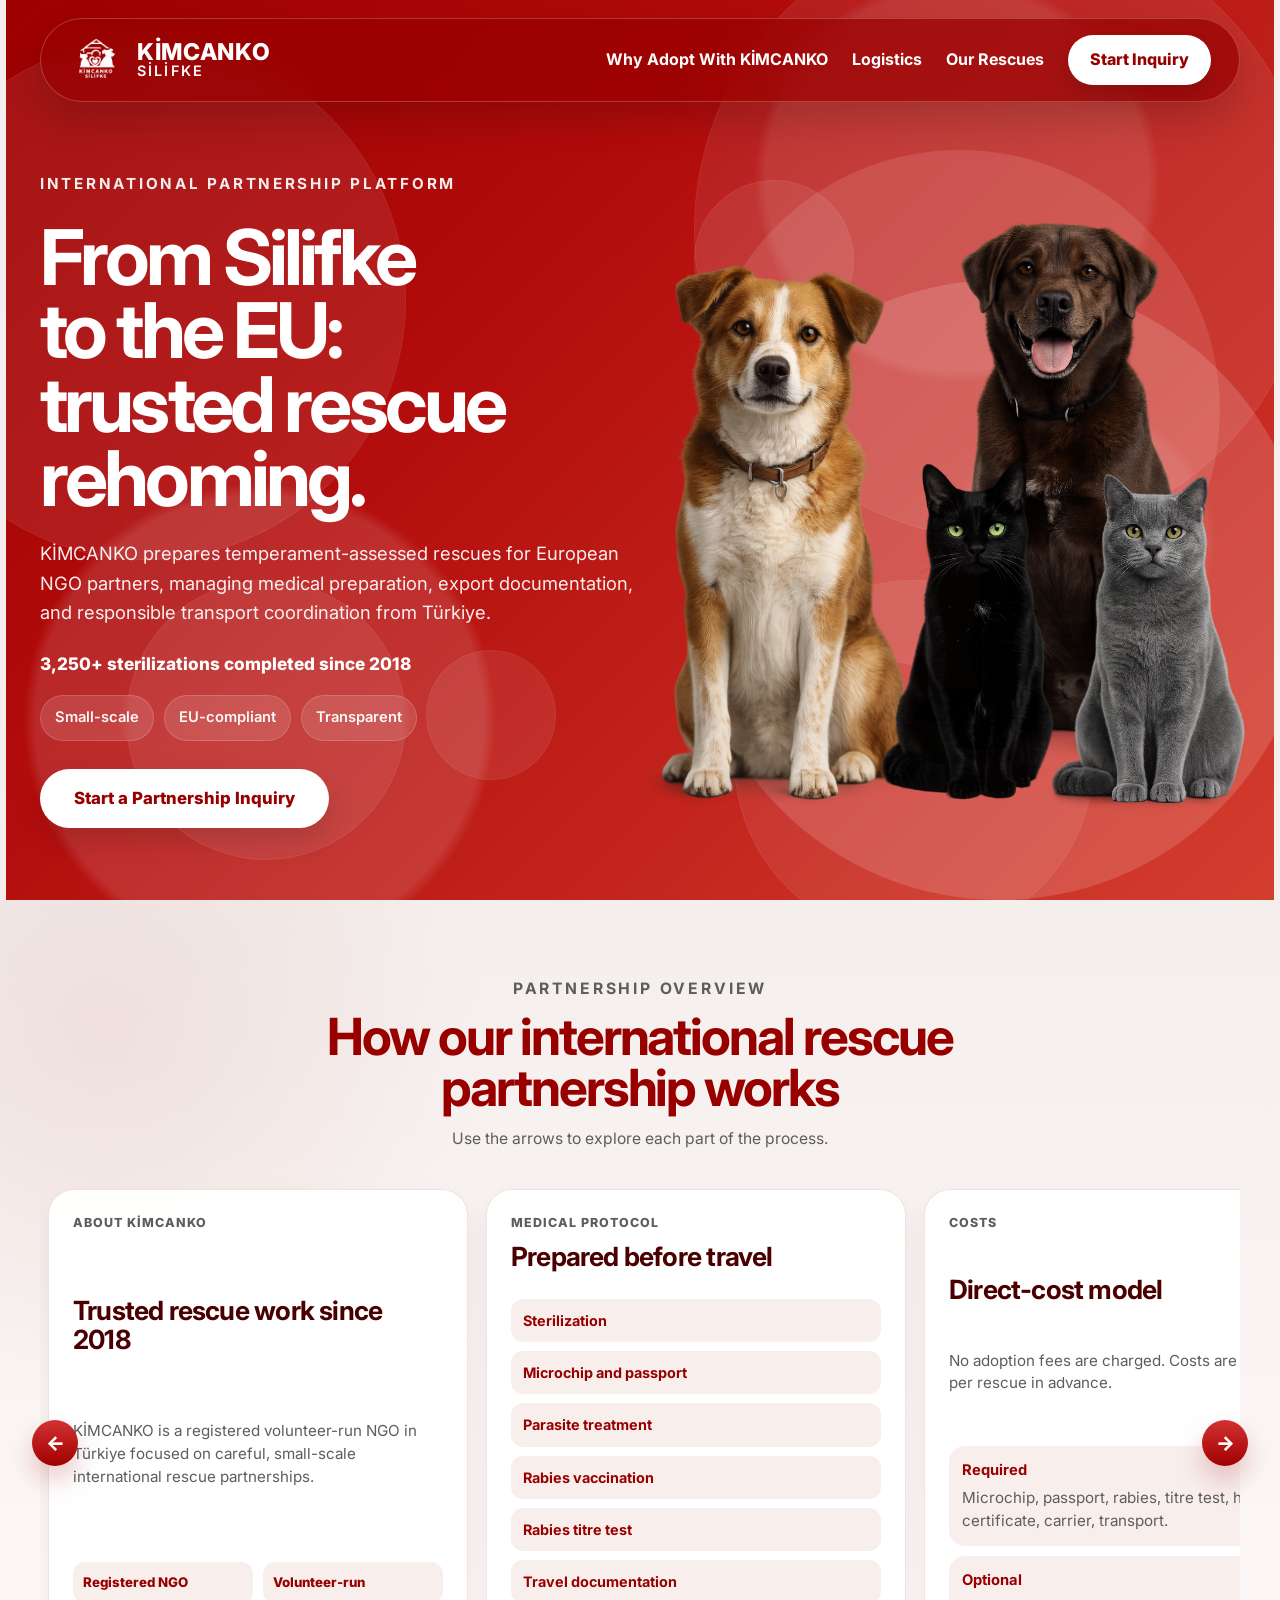
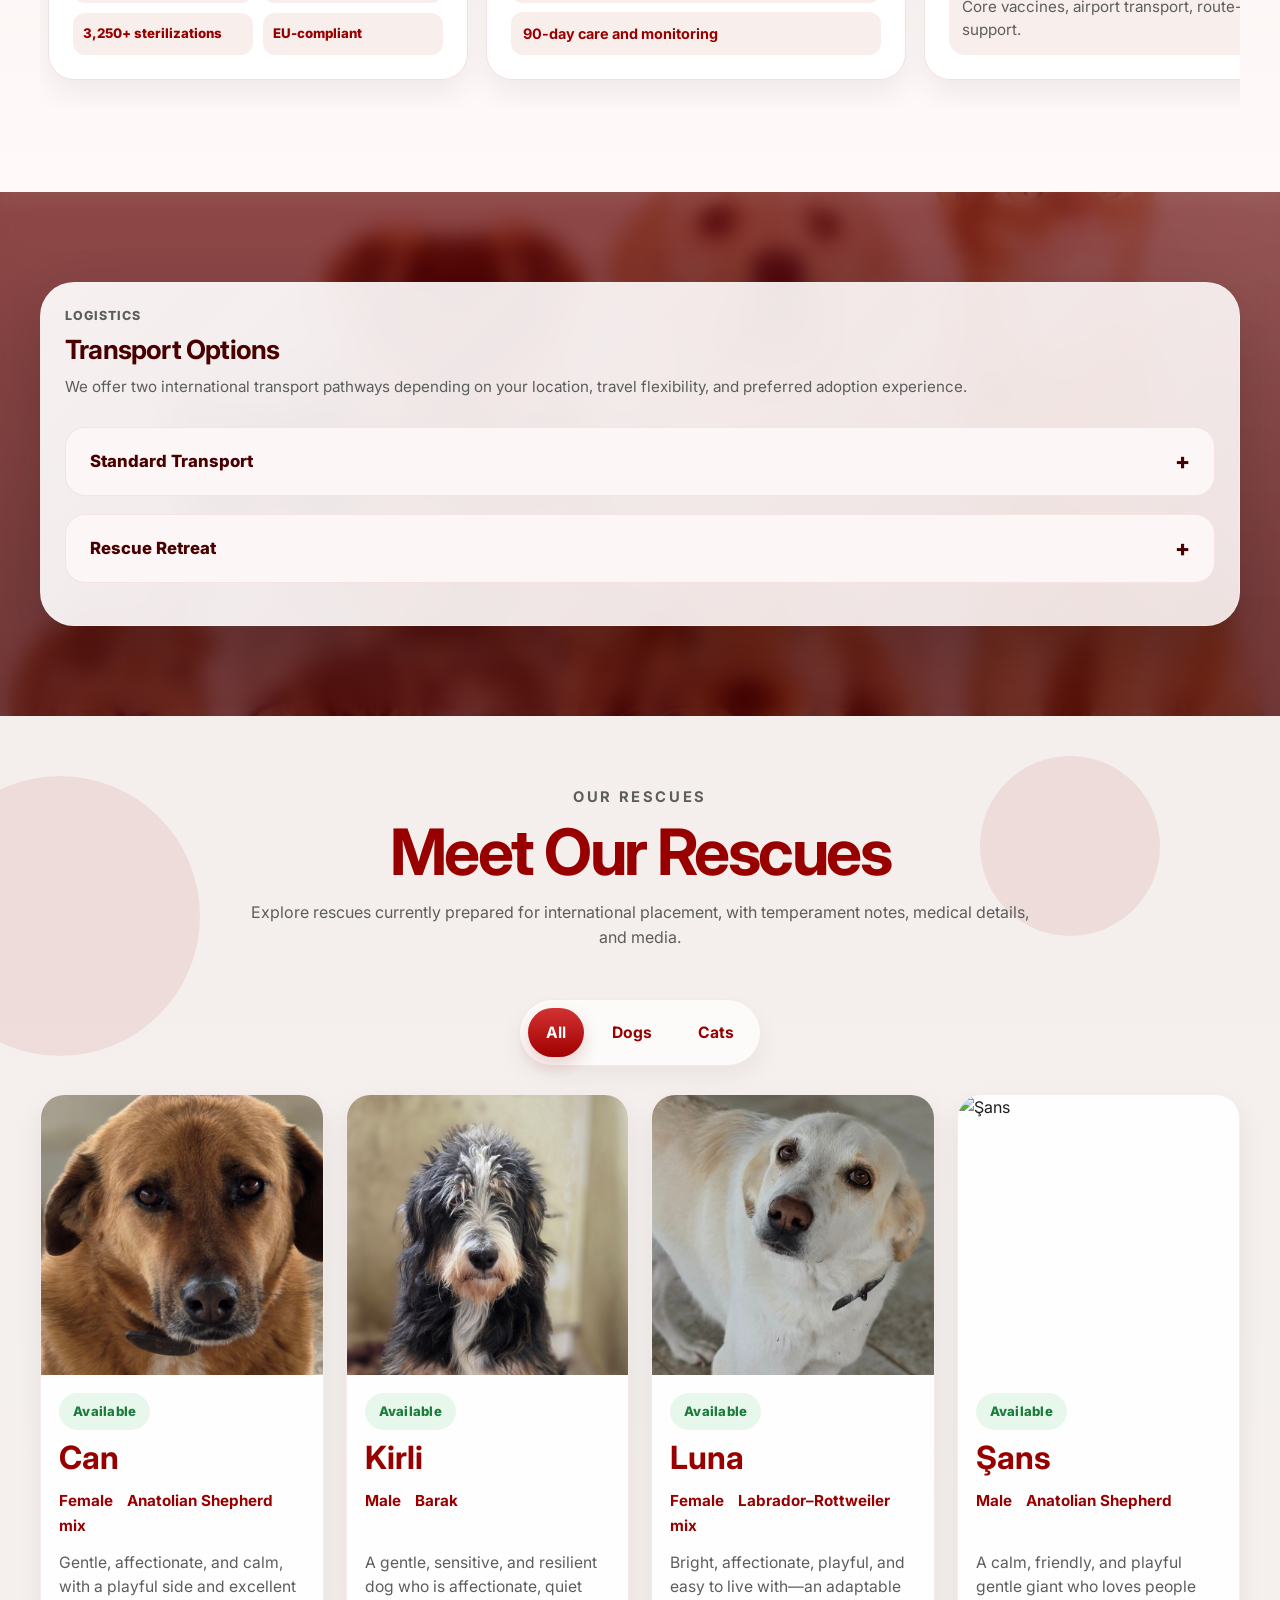
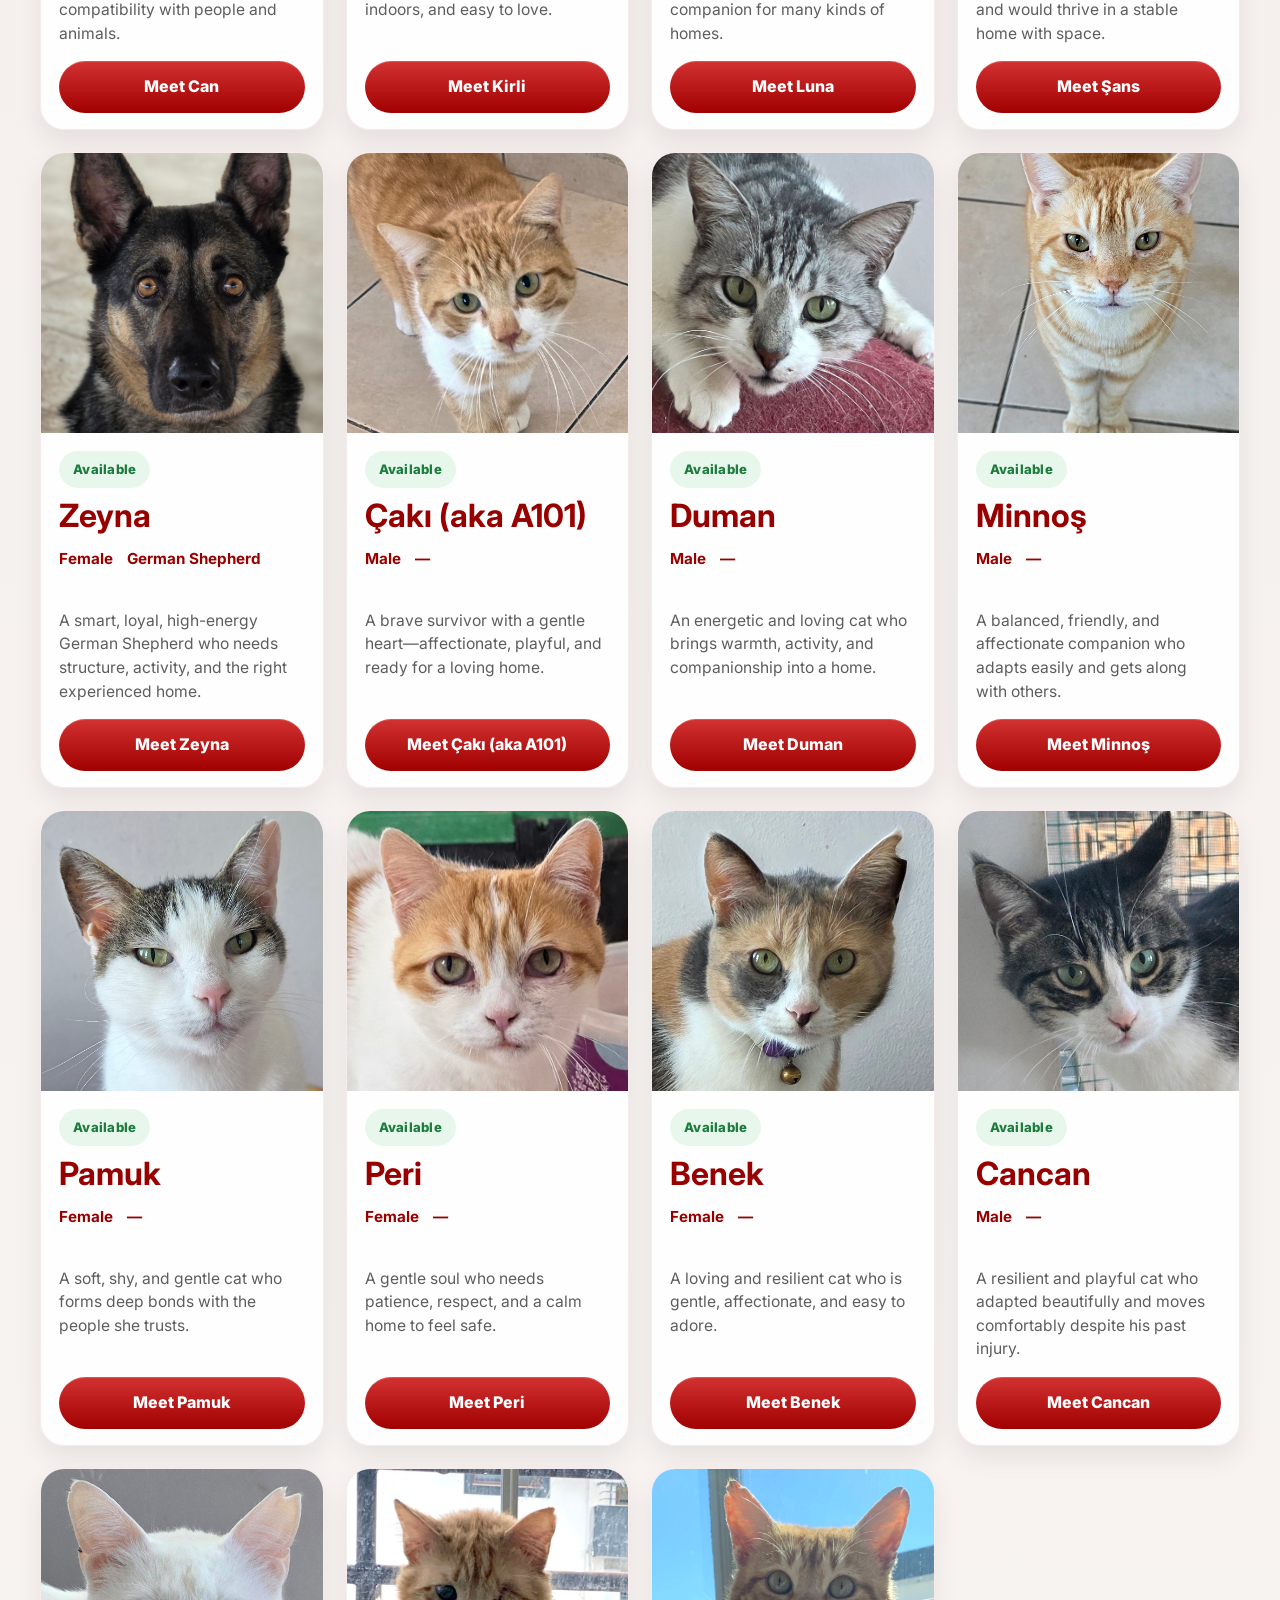
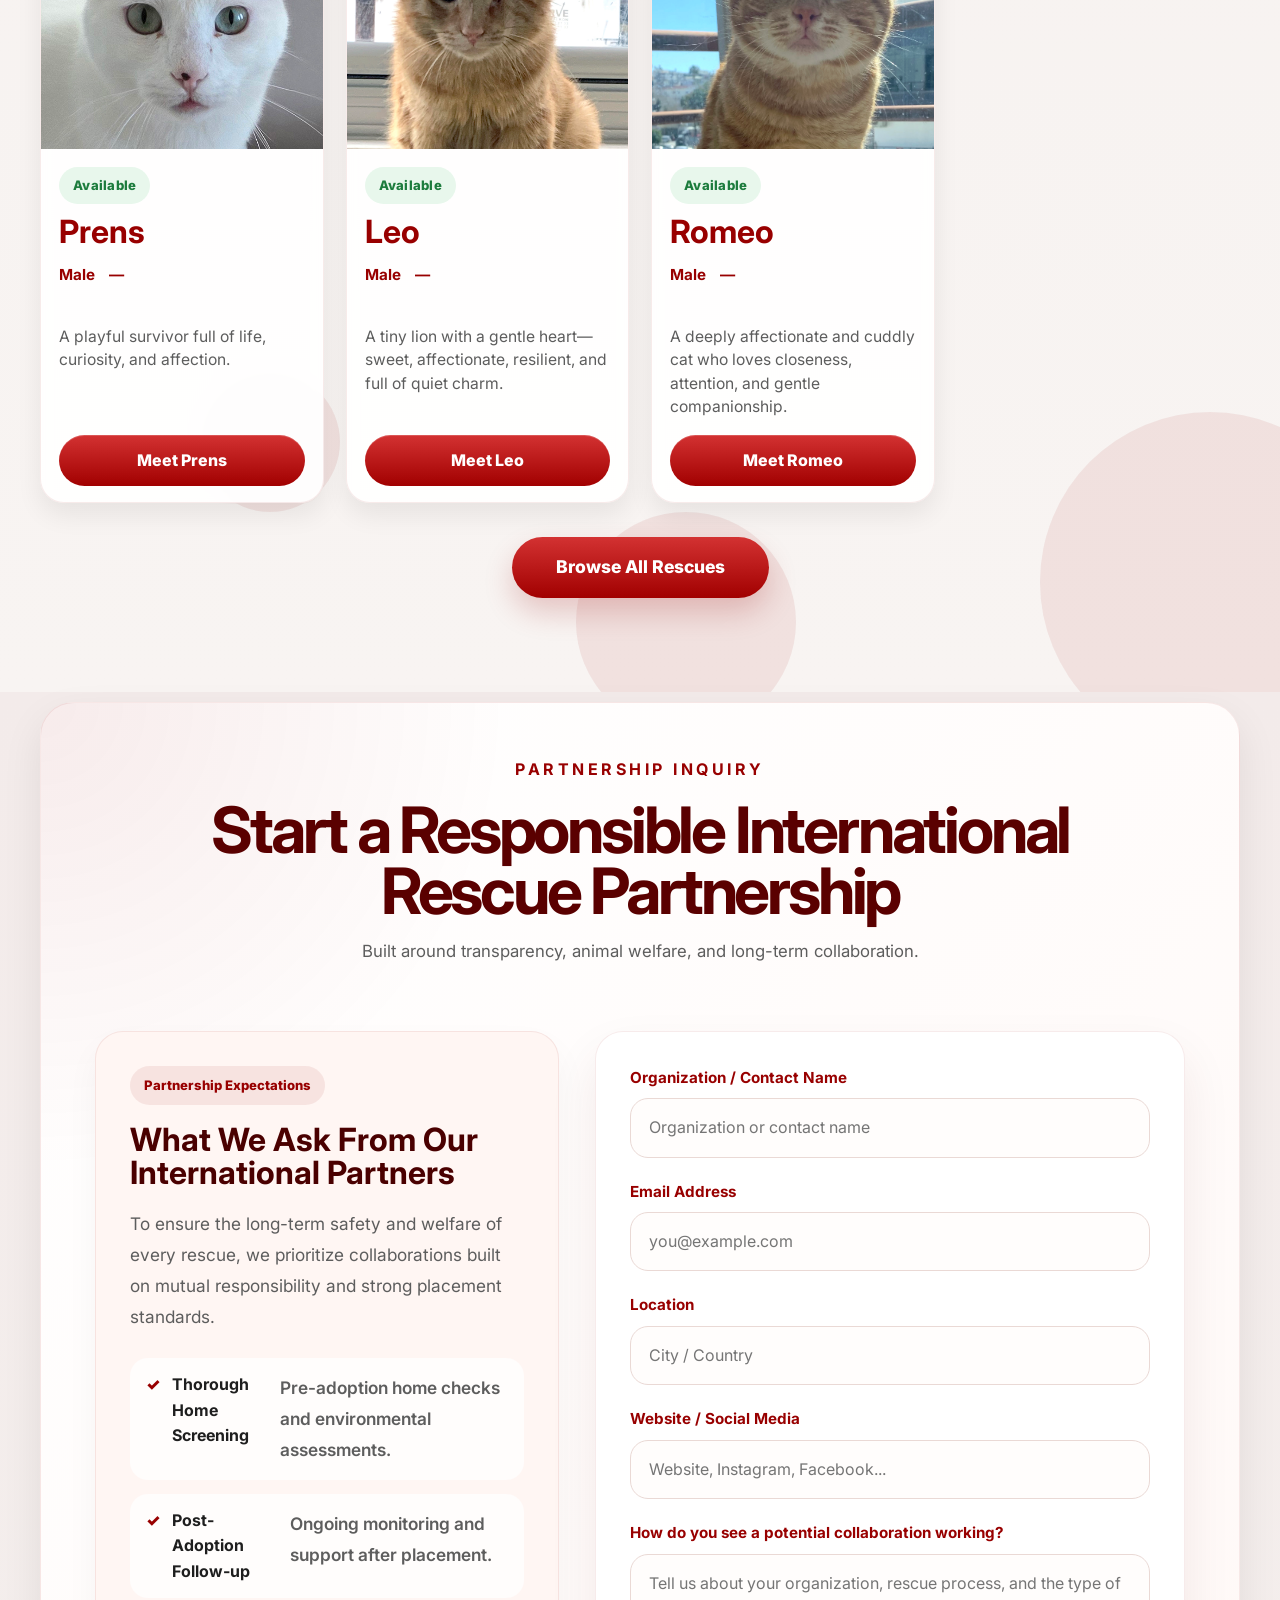
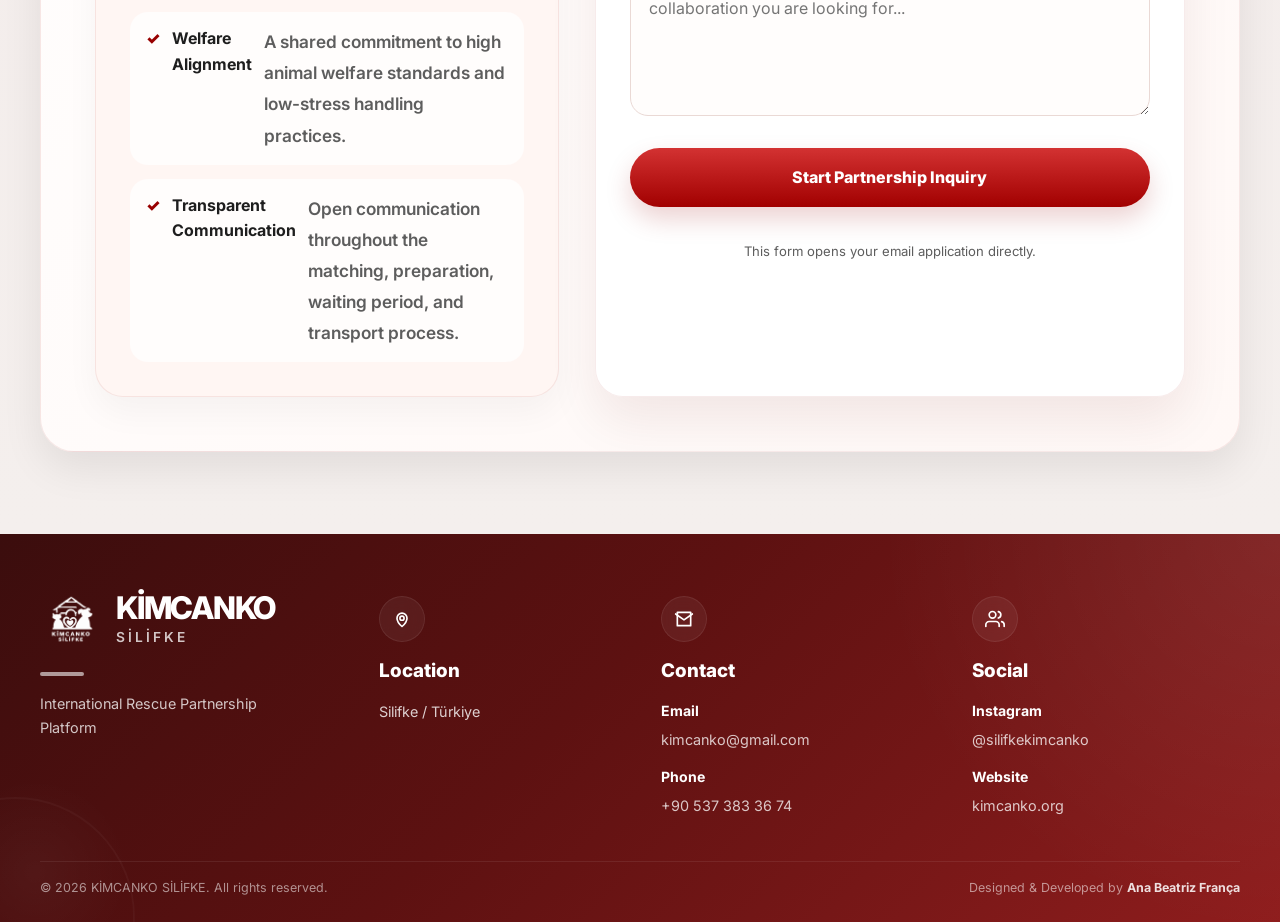
==== commit 1d9eff4a: "Google Analytics Link Added" ====
--- a/index.html
+++ b/index.html
@@ -1,6 +1,15 @@
 <!DOCTYPE html>
 <html lang="en">
 <head>
+  <!-- Google tag (gtag.js) -->
+<script async src="https://www.googletagmanager.com/gtag/js?id=G-HDVVJYM3BV"></script>
+<script>
+  window.dataLayer = window.dataLayer || [];
+  function gtag(){dataLayer.push(arguments);}
+  gtag('js', new Date());
+
+  gtag('config', 'G-HDVVJYM3BV');
+</script>
   <meta charset="UTF-8" />
   <meta name="viewport" content="width=device-width, initial-scale=1.0" />
 
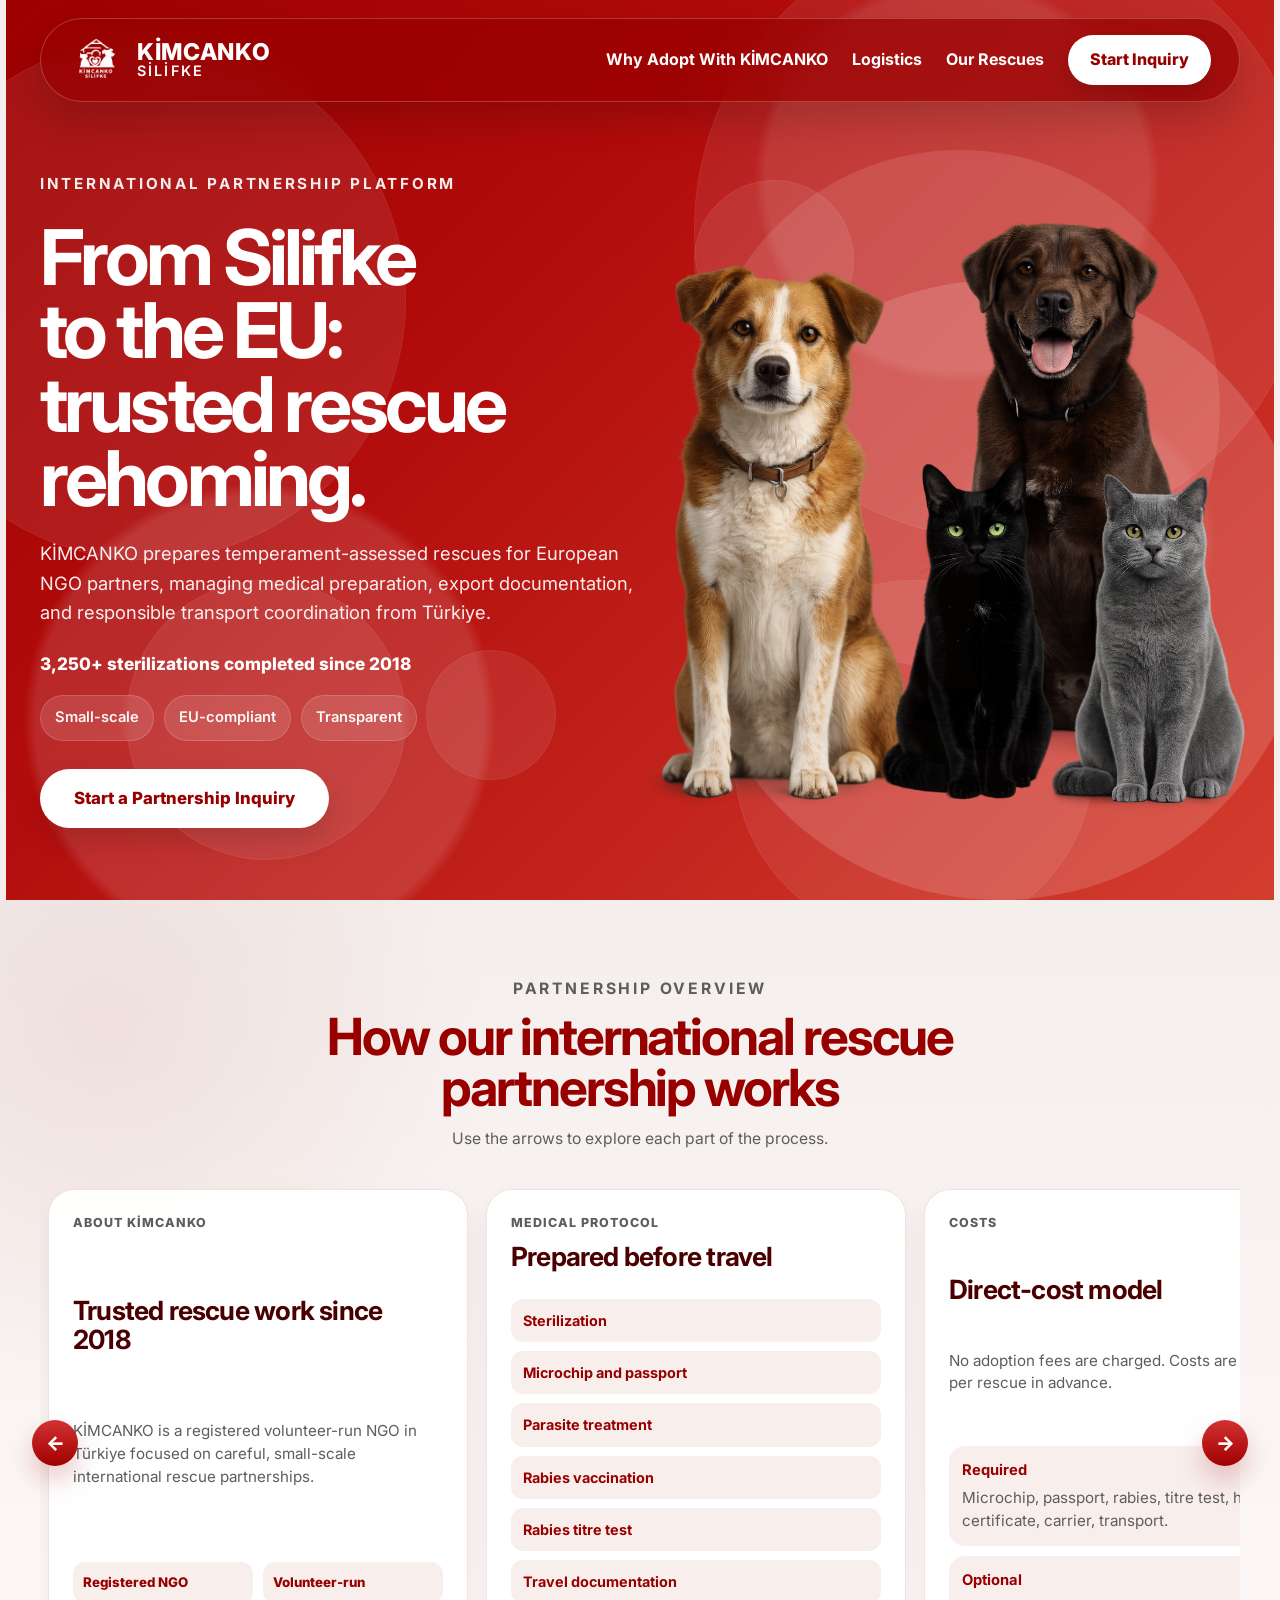
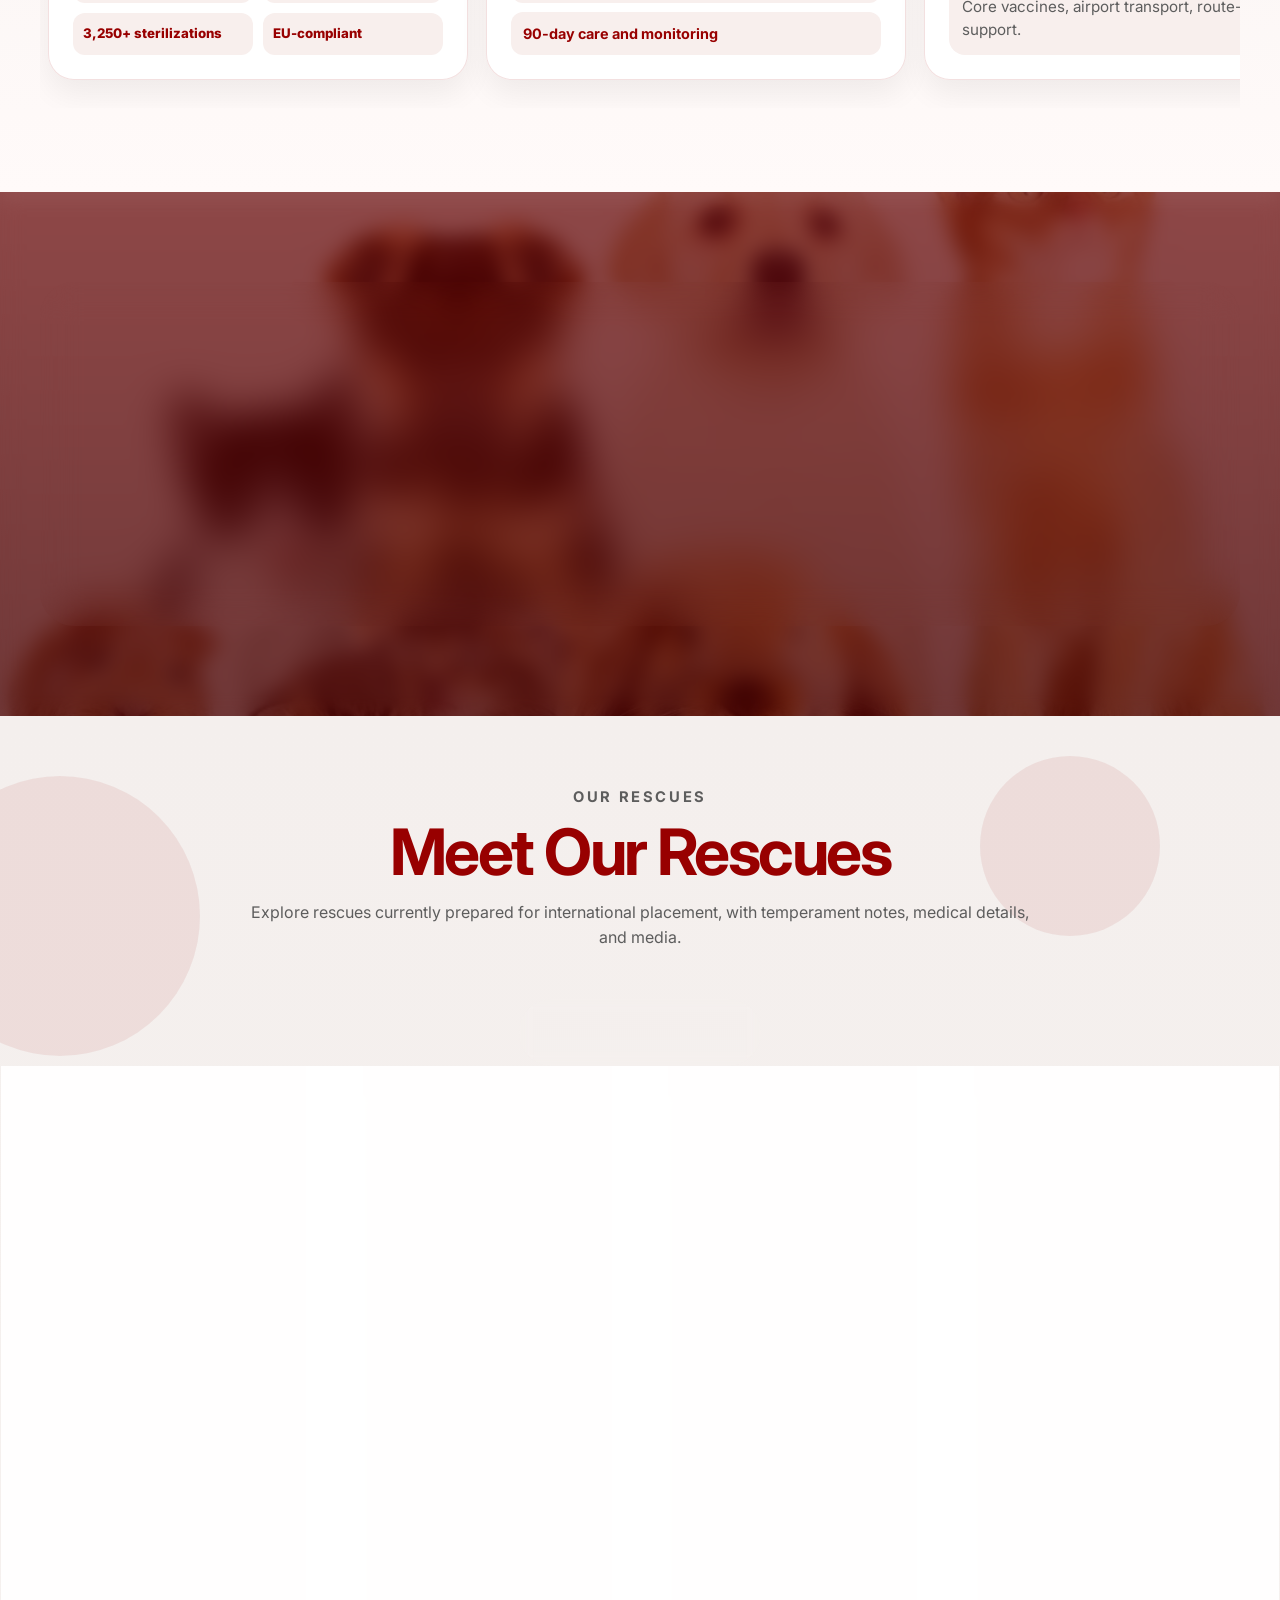
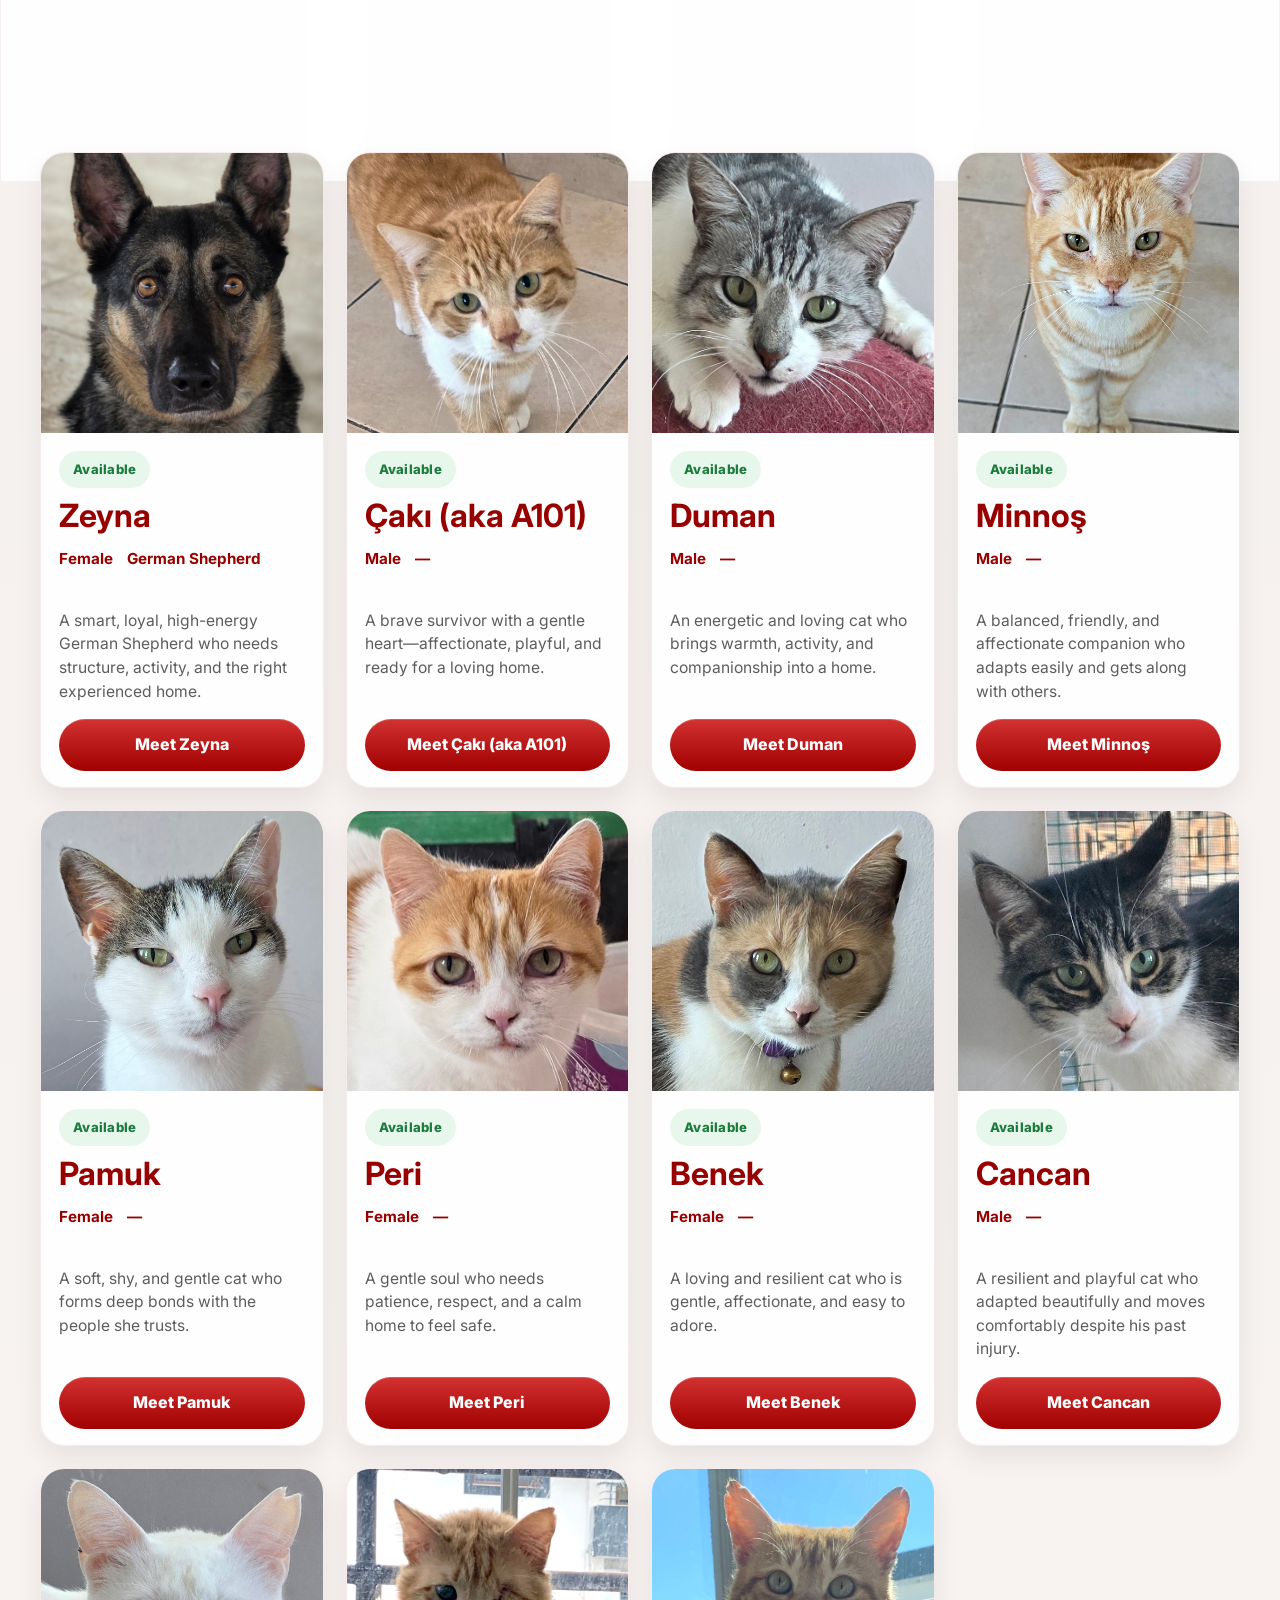
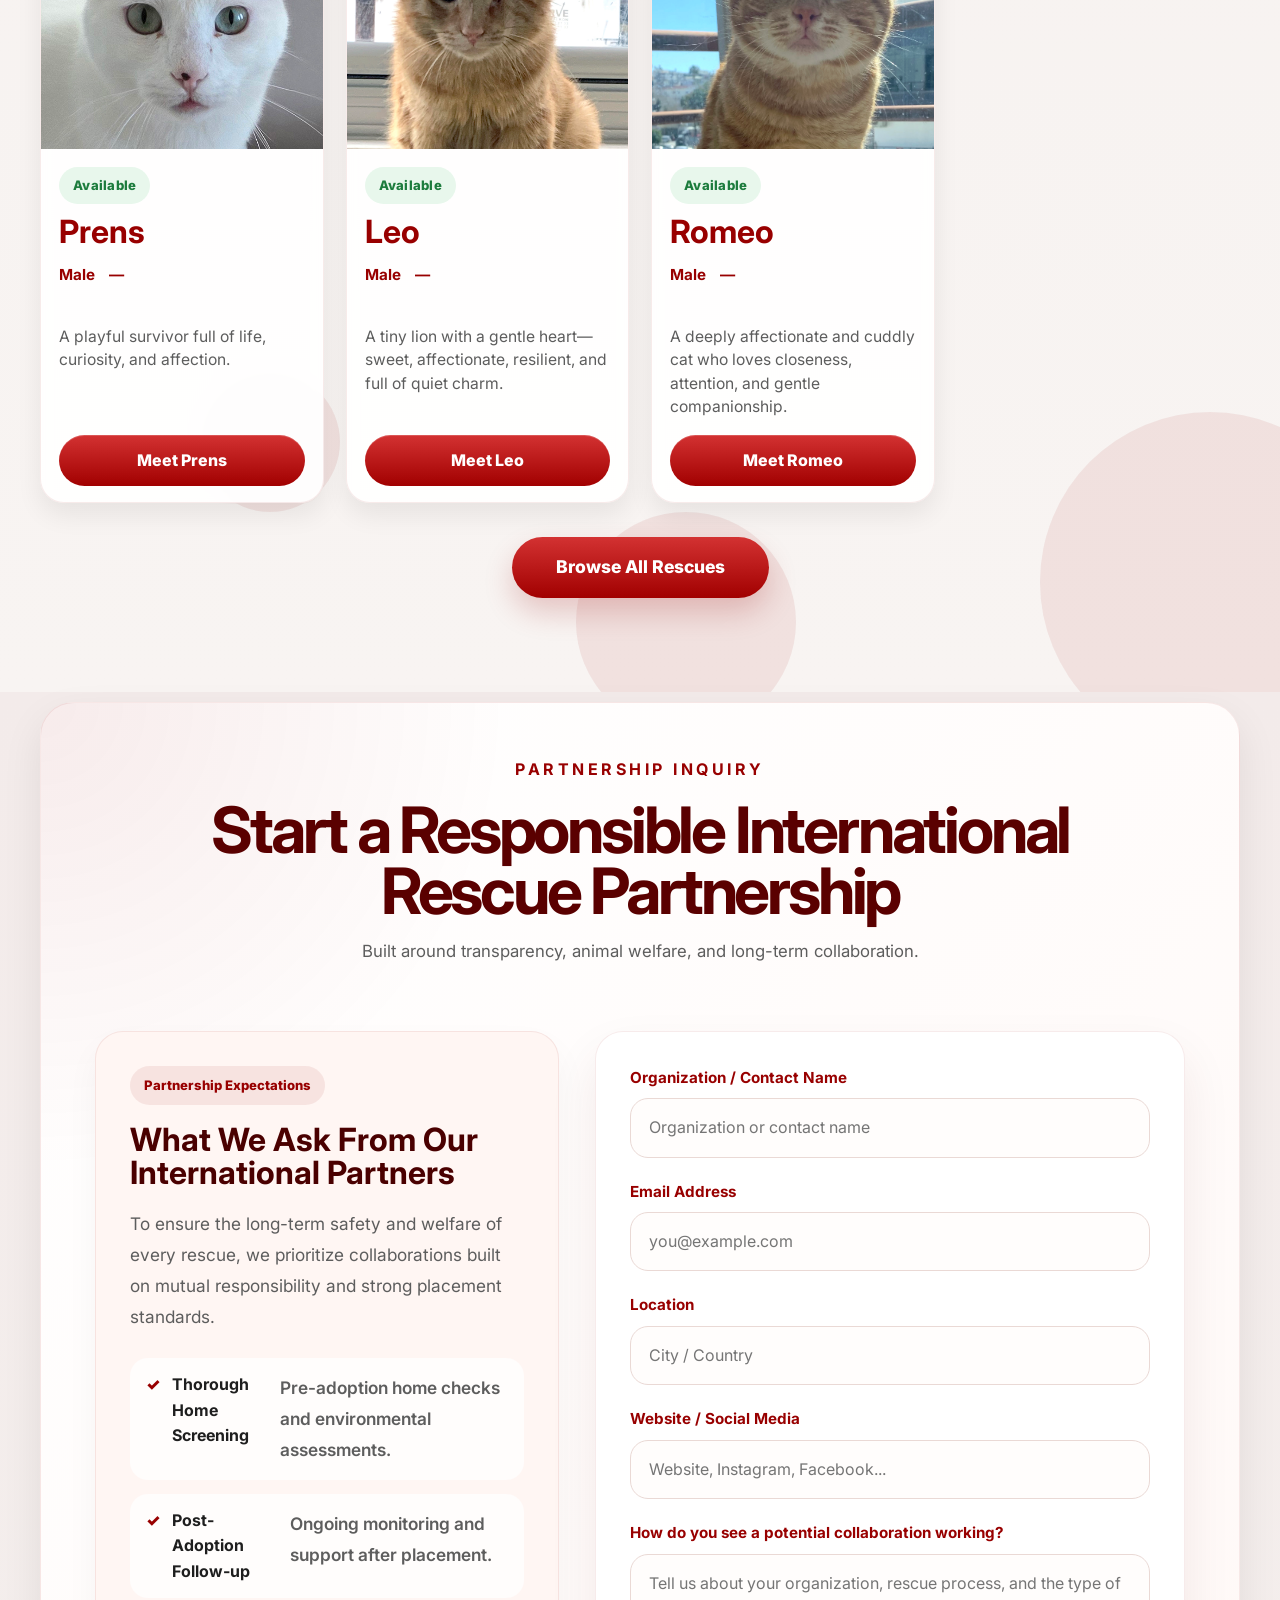
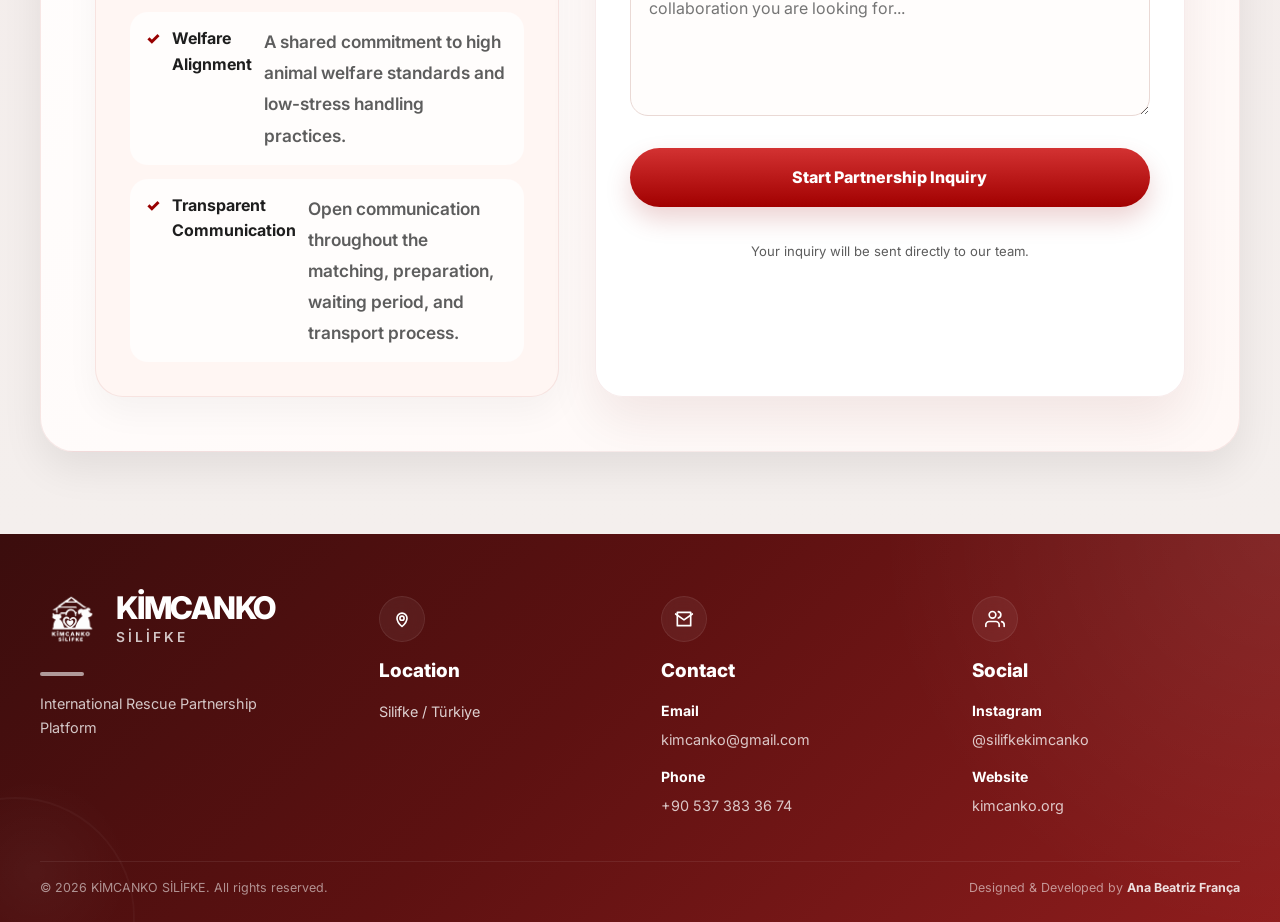
==== commit e17f5aba: "Changing Partnership Inquirity Solicitation to be sent directly" ====
--- a/index.html
+++ b/index.html
@@ -429,7 +429,11 @@
         <!-- RIGHT SIDE -->
         <div class="contact-form-card side-form-block">
 
-          <form id="contact-form" class="contact-form">
+          <form
+            id="contact-form"
+            class="contact-form"
+            action="https://formspree.io/f/xykaazoq"
+            method="POST">
 
             <div class="form-field">
               <label for="full-name">
@@ -507,7 +511,7 @@
             </button>
 
             <p class="form-note">
-              This form opens your email application directly.
+              Your inquiry will be sent directly to our team.
             </p>
 
             <p
@@ -826,52 +830,27 @@
     }
 
     const contactForm = document.getElementById("contact-form");
-    const successMessage = document.getElementById("form-success-message");
-
-    if (contactForm) {
-      contactForm.addEventListener("submit", (event) => {
-        event.preventDefault();
-
-        const fullName = document.getElementById("full-name").value.trim();
-        const email = document.getElementById("email-address").value.trim();
-        const location = document.getElementById("location").value.trim();
-        const websiteSocial = document.getElementById("website-social").value.trim();
-        const message = document.getElementById("message").value.trim();
-
-        const subject = encodeURIComponent("Partnership Inquiry");
-
-        const body = encodeURIComponent(
-`Organization / Contact Name: ${fullName}
-Email: ${email}
-Location: ${location || "Not specified"}
-Website / Social Media: ${websiteSocial || "Not specified"}
-
-Message:
-${message}`
-        );
-
-        window.open(
-          `https://mail.google.com/mail/?view=cm&fs=1&to=kimcanko@gmail.com&su=${subject}&body=${body}`,
-          "_blank"
-        );
-
-        successMessage.textContent = "Thank you. We look forward to discussing a possible partnership with you.";
-        contactForm.reset();
-      });
+const successMessage = document.getElementById("form-success-message");
+
+contactForm.addEventListener("submit", async (event) => {
+  event.preventDefault();
+
+  const response = await fetch(contactForm.action, {
+    method: "POST",
+    body: new FormData(contactForm),
+    headers: {
+      Accept: "application/json"
     }
-
-    /* ============================= */
-/* ACCORDION */
-/* ============================= */
-
-const accordions = document.querySelectorAll(".transport-accordion");
-
-accordions.forEach((accordion) => {
-  const trigger = accordion.querySelector(".accordion-trigger");
-
-  trigger.addEventListener("click", () => {
-    accordion.classList.toggle("active");
   });
+
+  if (response.ok) {
+    successMessage.textContent =
+      "Thank you. We look forward to discussing a possible partnership with you.";
+    contactForm.reset();
+  } else {
+    successMessage.textContent =
+      "Something went wrong. Please try again.";
+  }
 });
 
   </script>
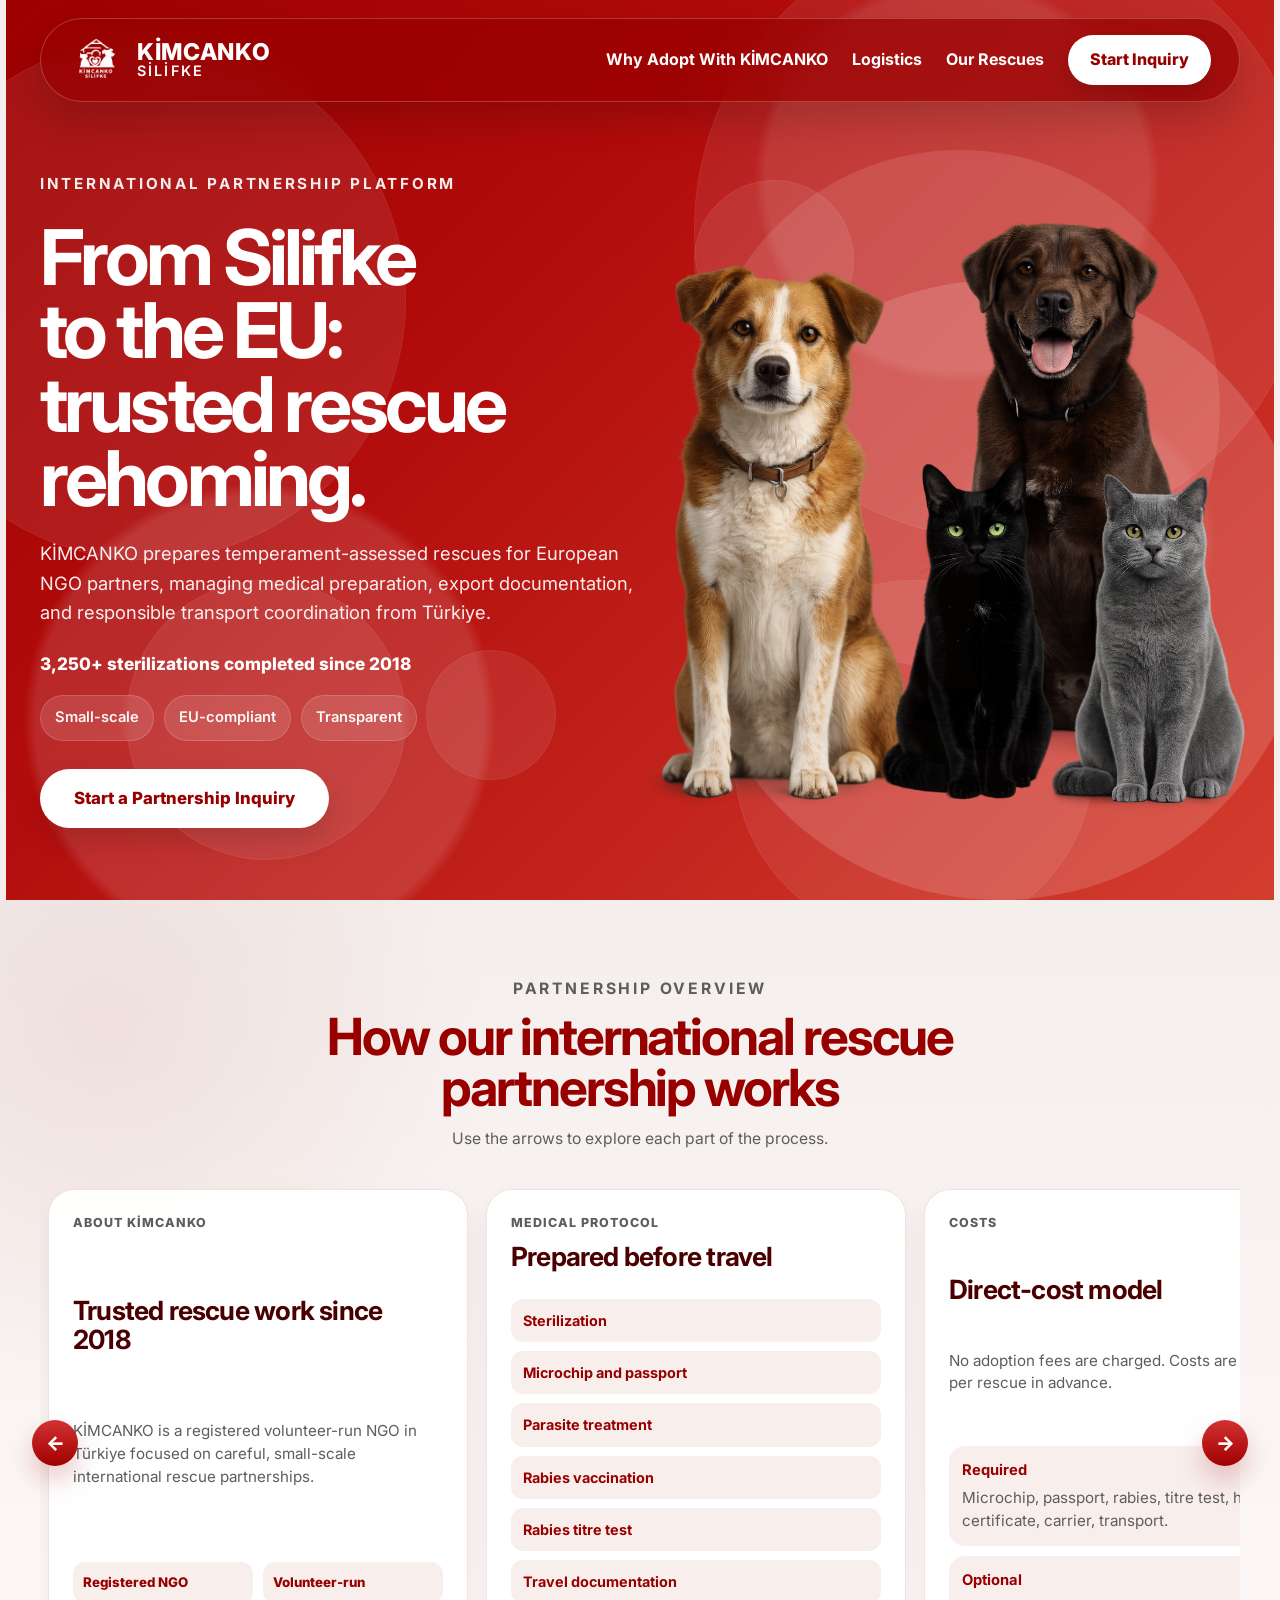
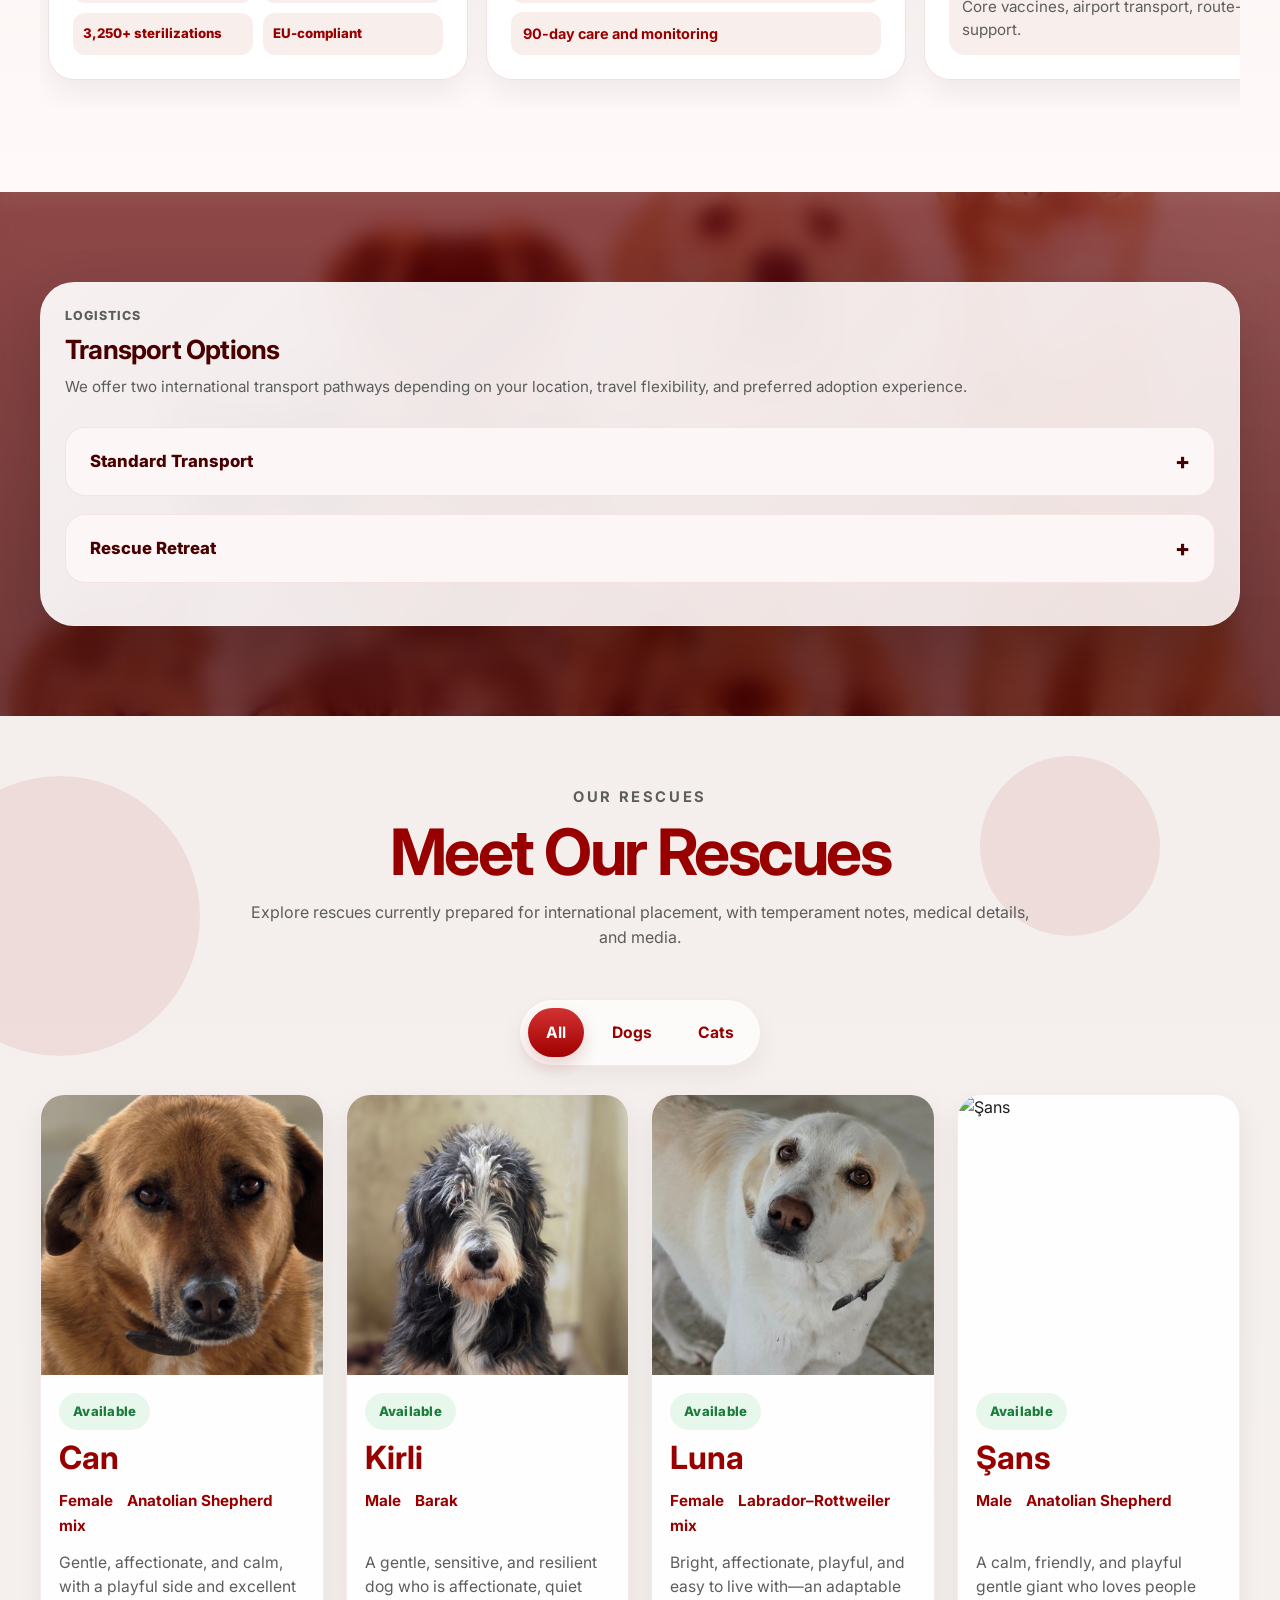
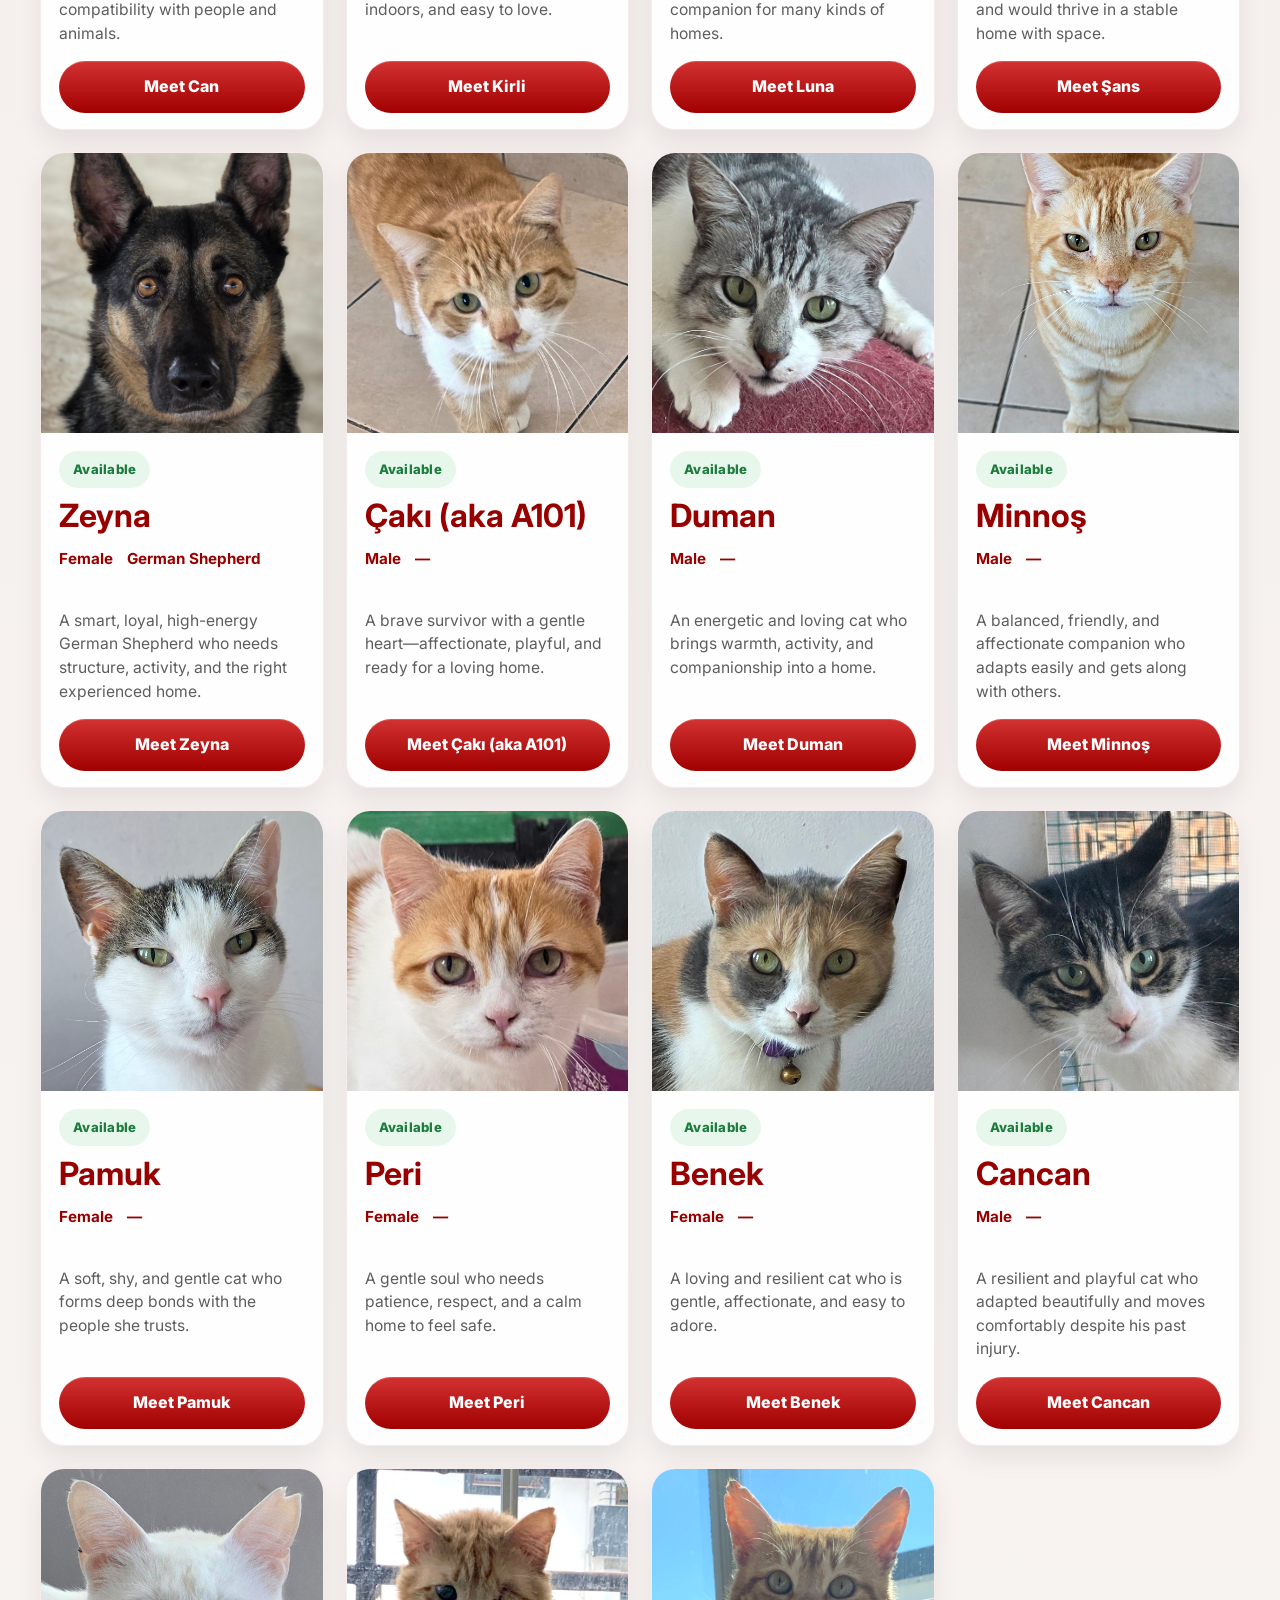
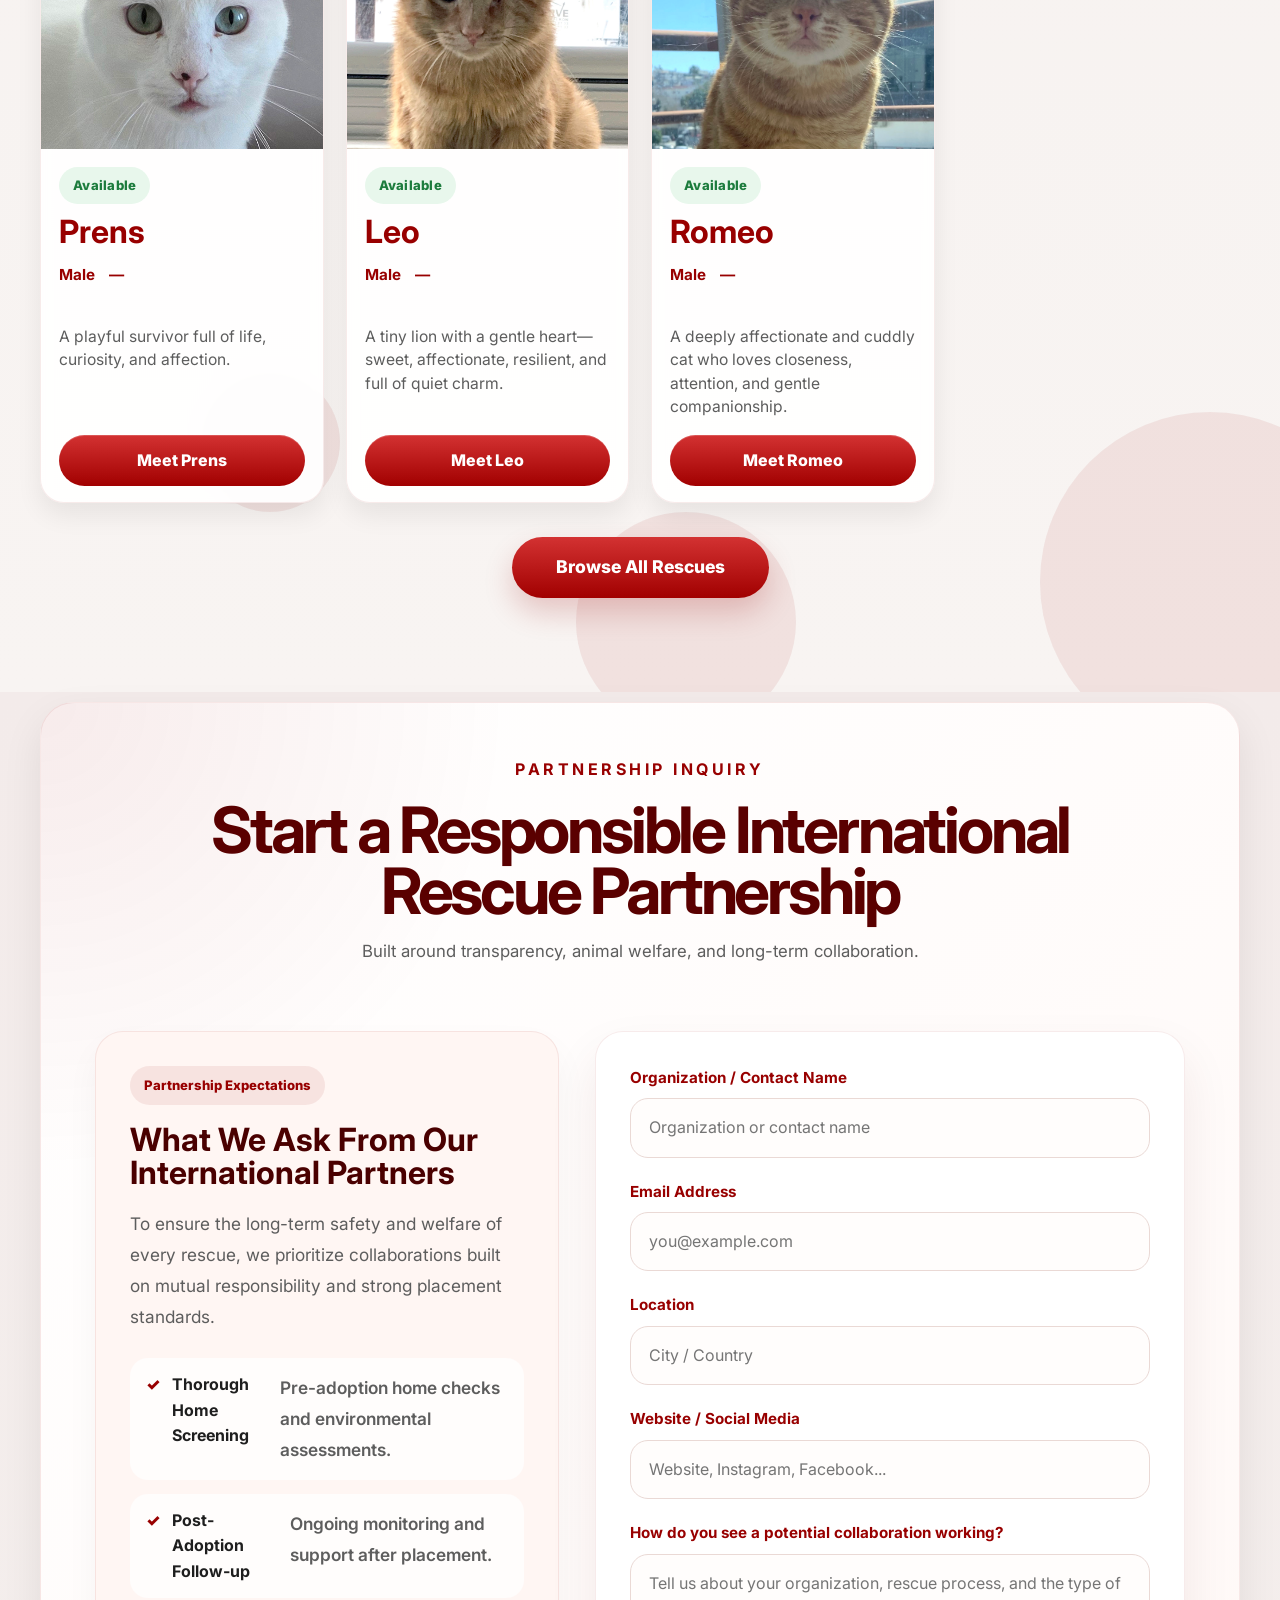
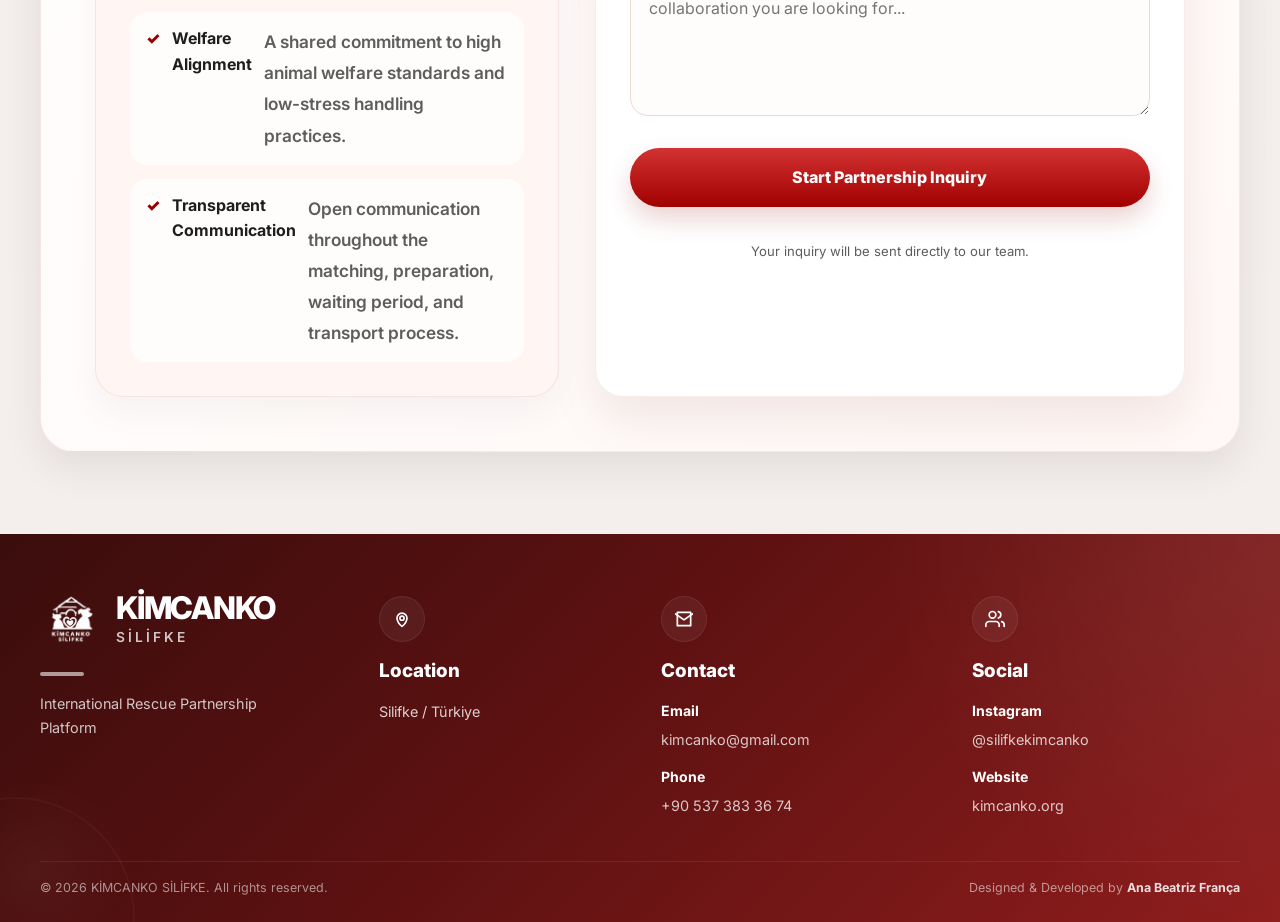
==== commit 68608156: "Message Contact Form" ====
--- a/index.html
+++ b/index.html
@@ -829,30 +829,6 @@
       });
     }
 
-    const contactForm = document.getElementById("contact-form");
-const successMessage = document.getElementById("form-success-message");
-
-contactForm.addEventListener("submit", async (event) => {
-  event.preventDefault();
-
-  const response = await fetch(contactForm.action, {
-    method: "POST",
-    body: new FormData(contactForm),
-    headers: {
-      Accept: "application/json"
-    }
-  });
-
-  if (response.ok) {
-    successMessage.textContent =
-      "Thank you. We look forward to discussing a possible partnership with you.";
-    contactForm.reset();
-  } else {
-    successMessage.textContent =
-      "Something went wrong. Please try again.";
-  }
-});
-
   </script>
 </body>
 </html>
